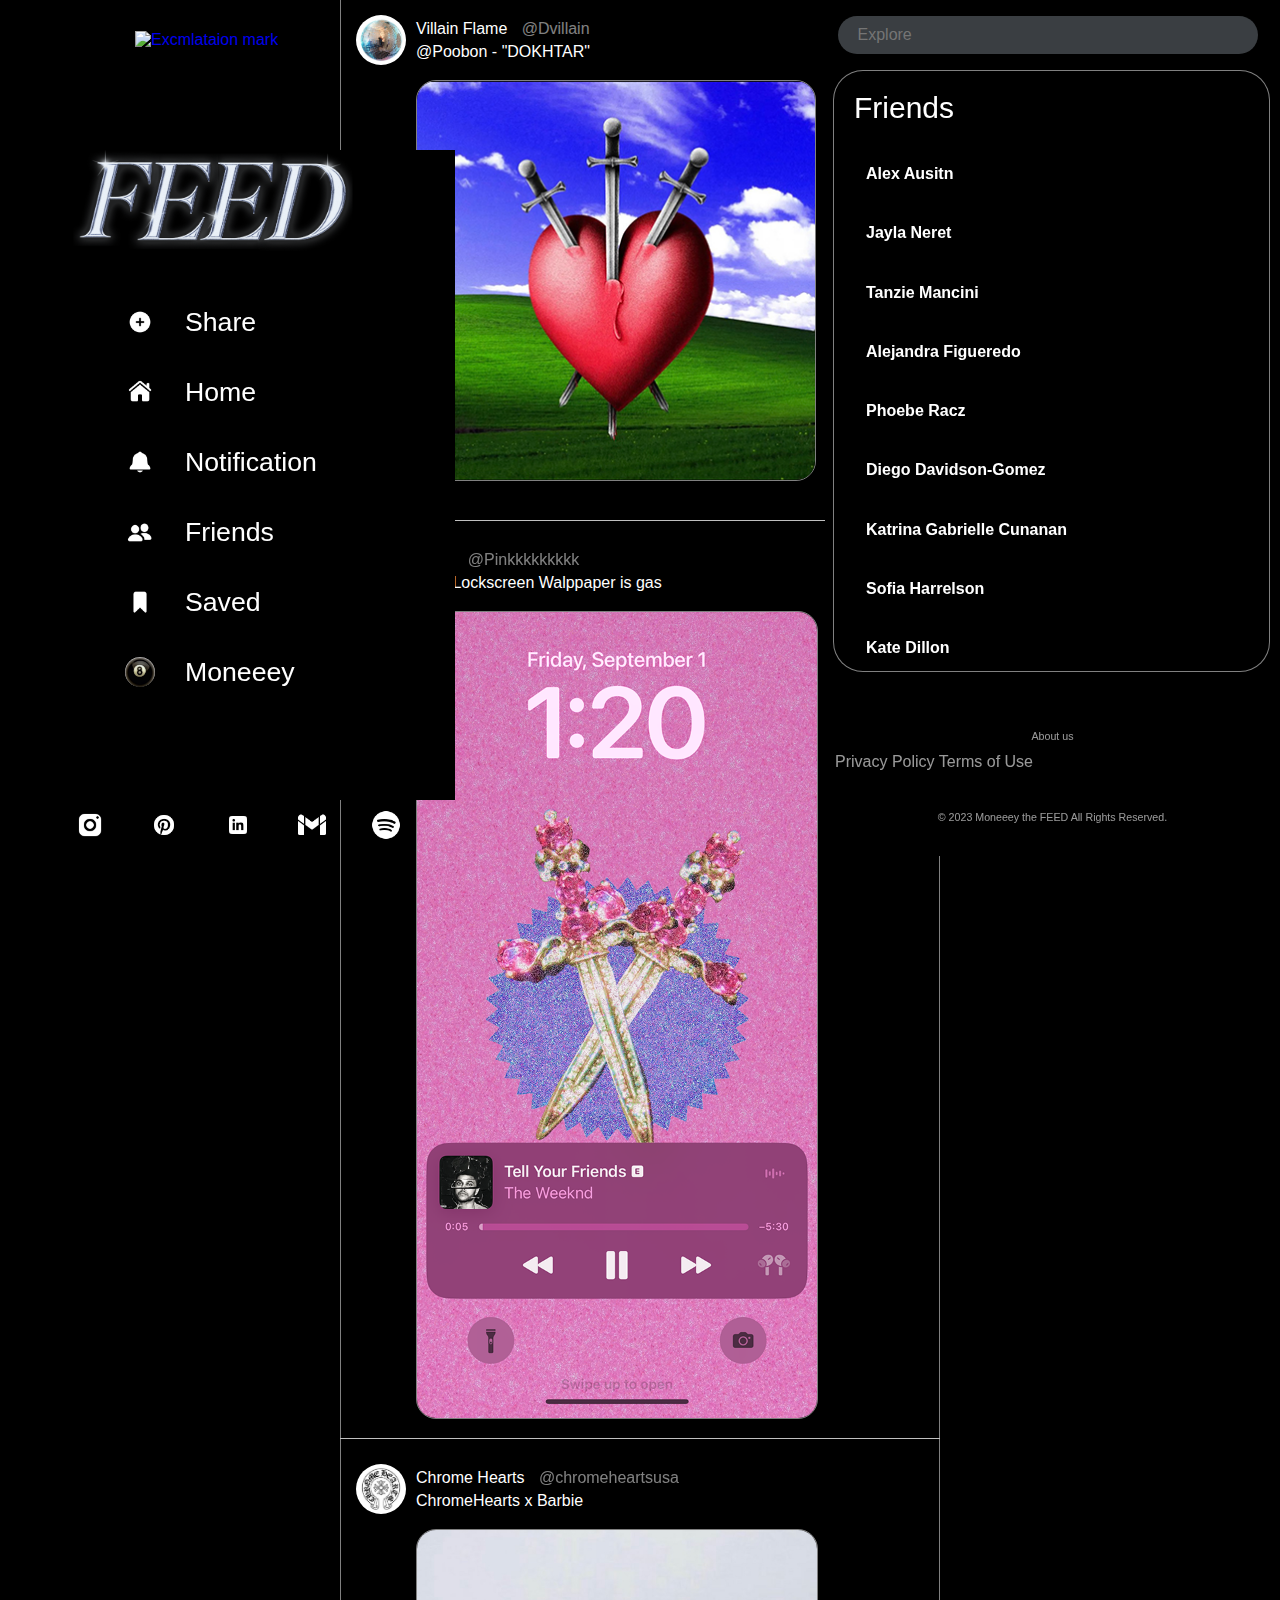
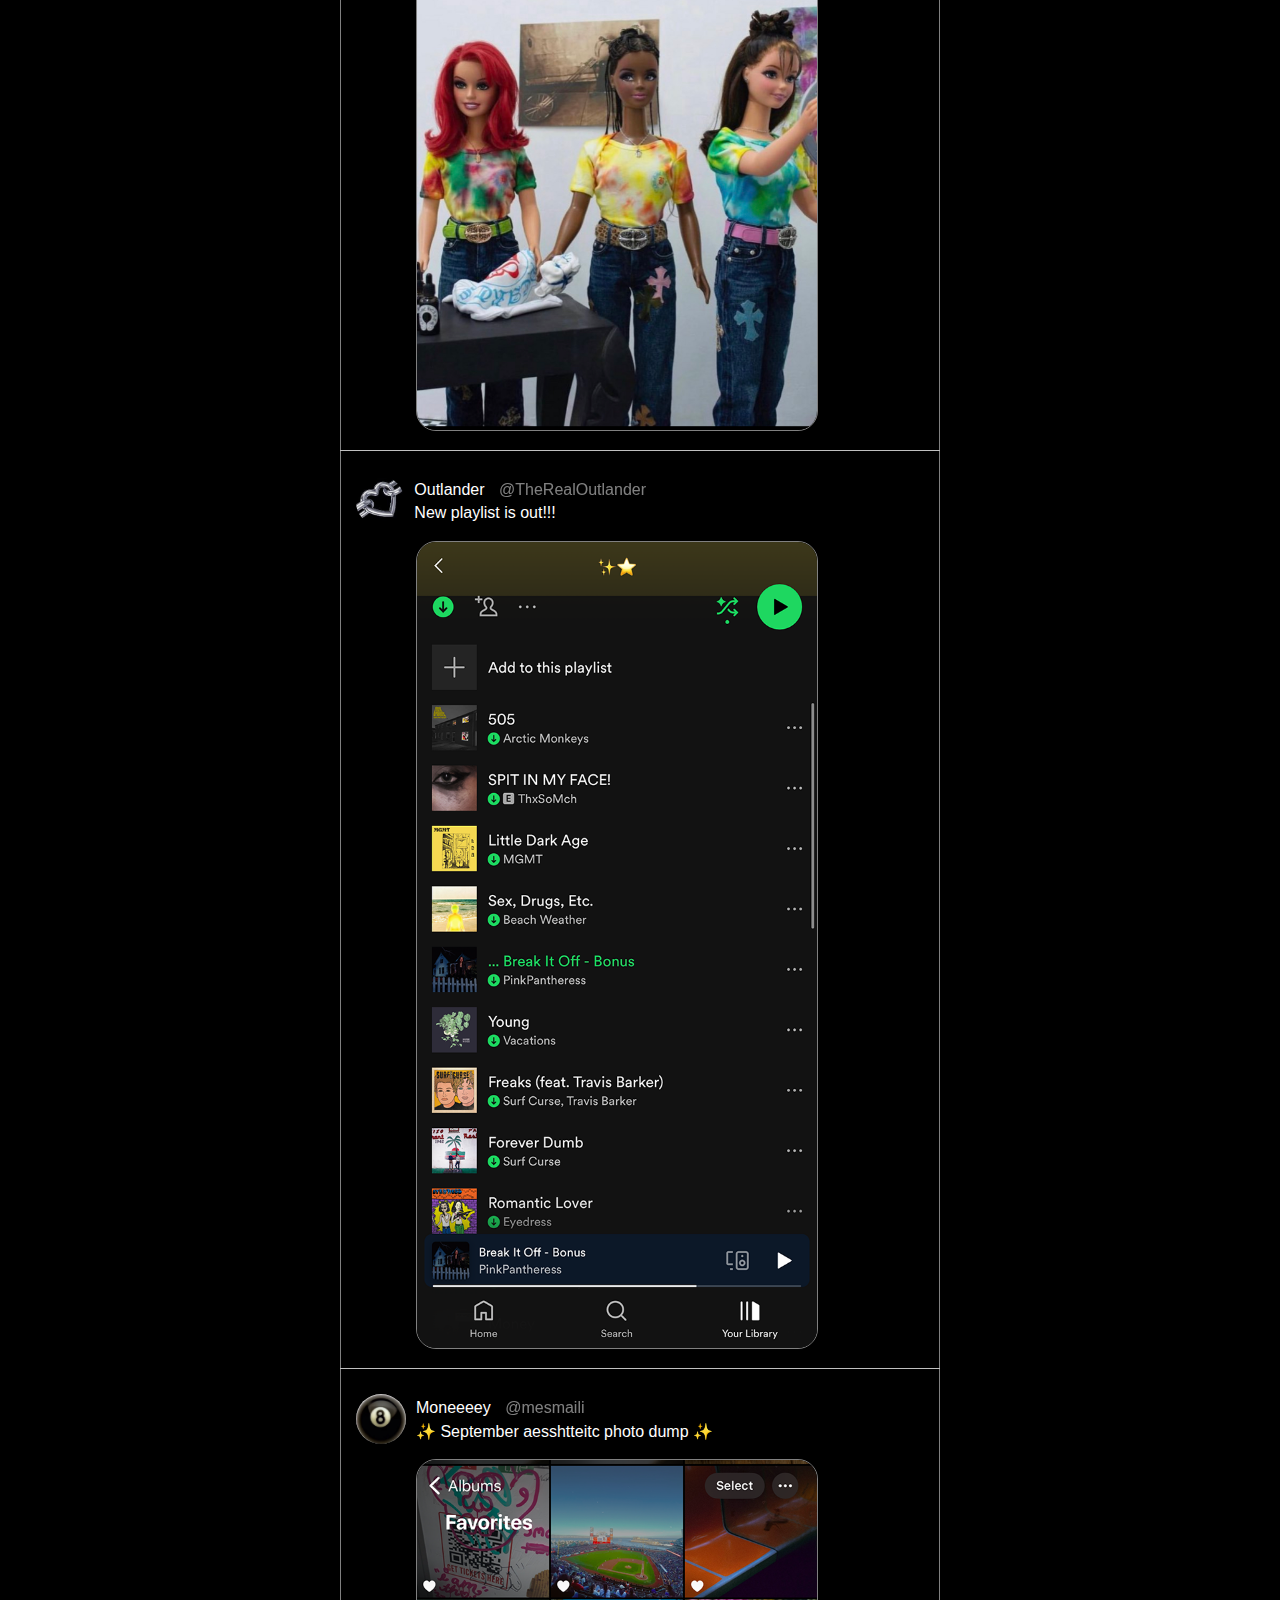
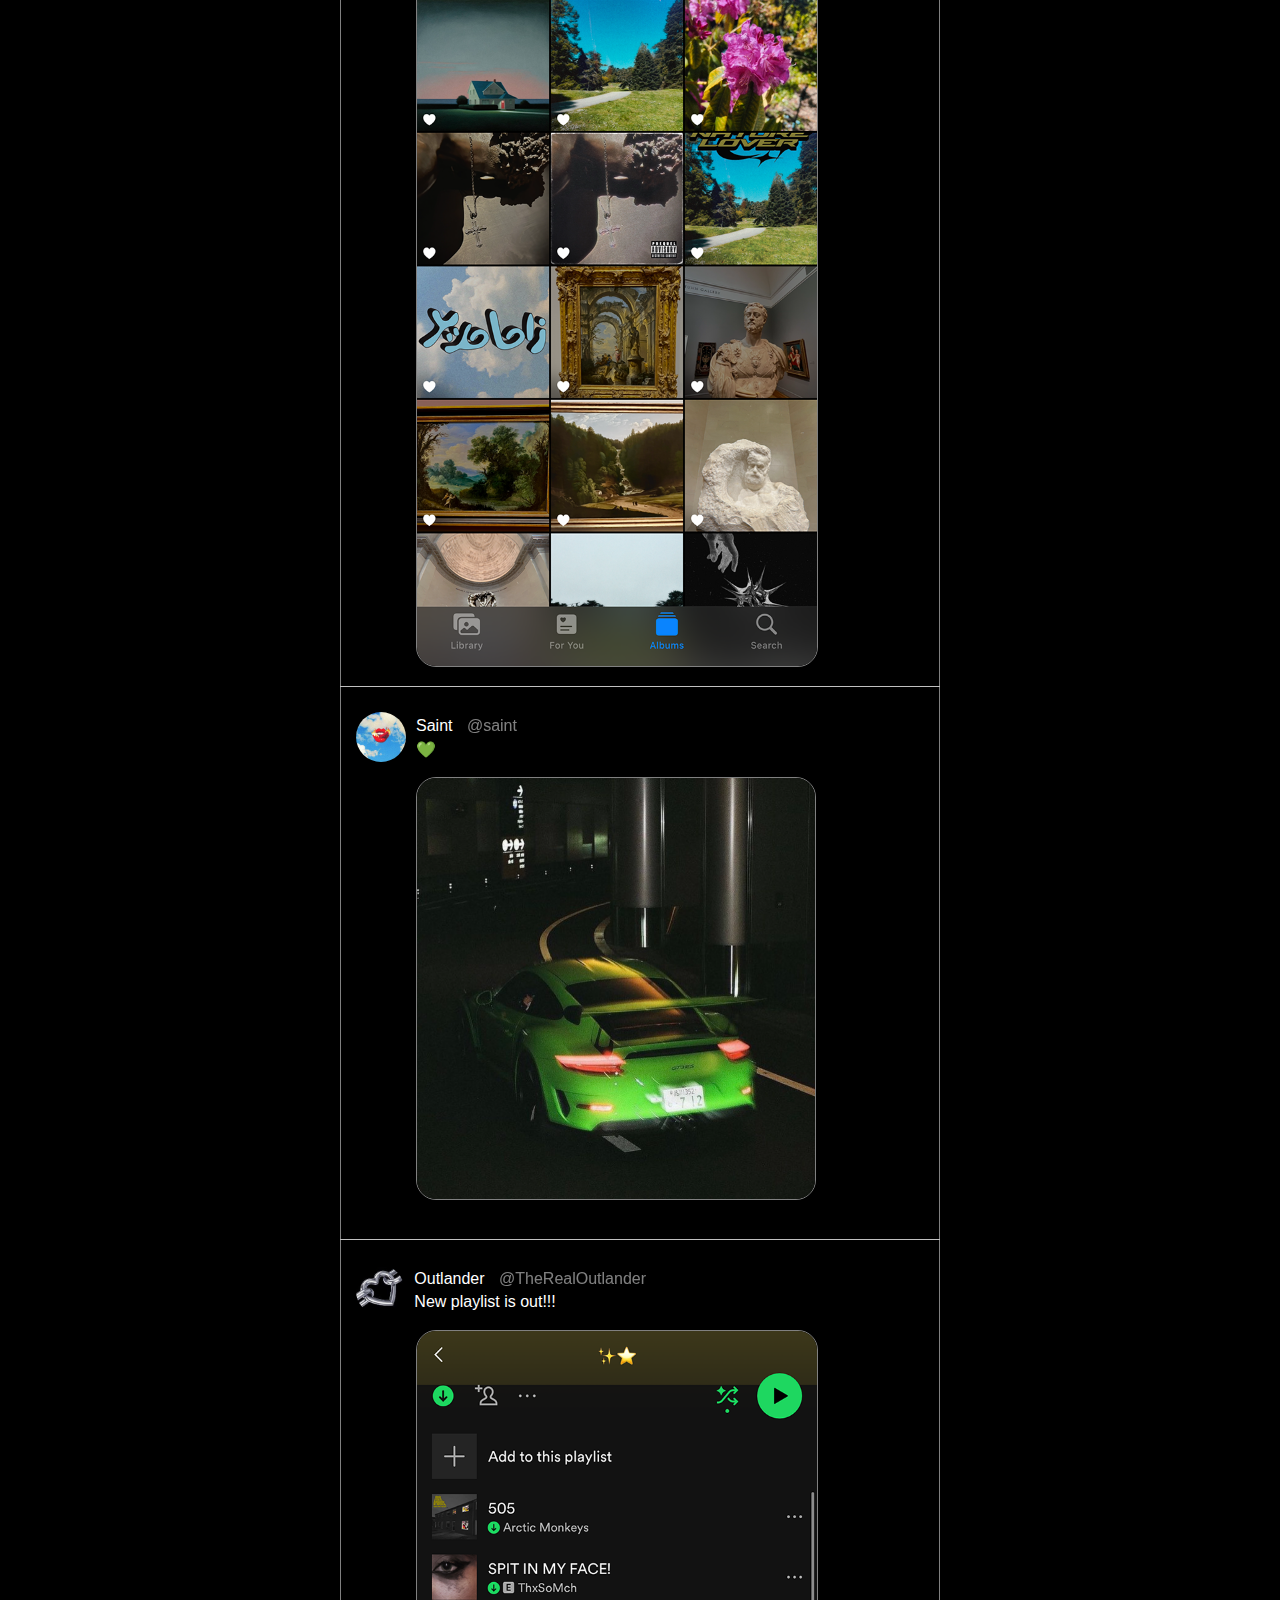
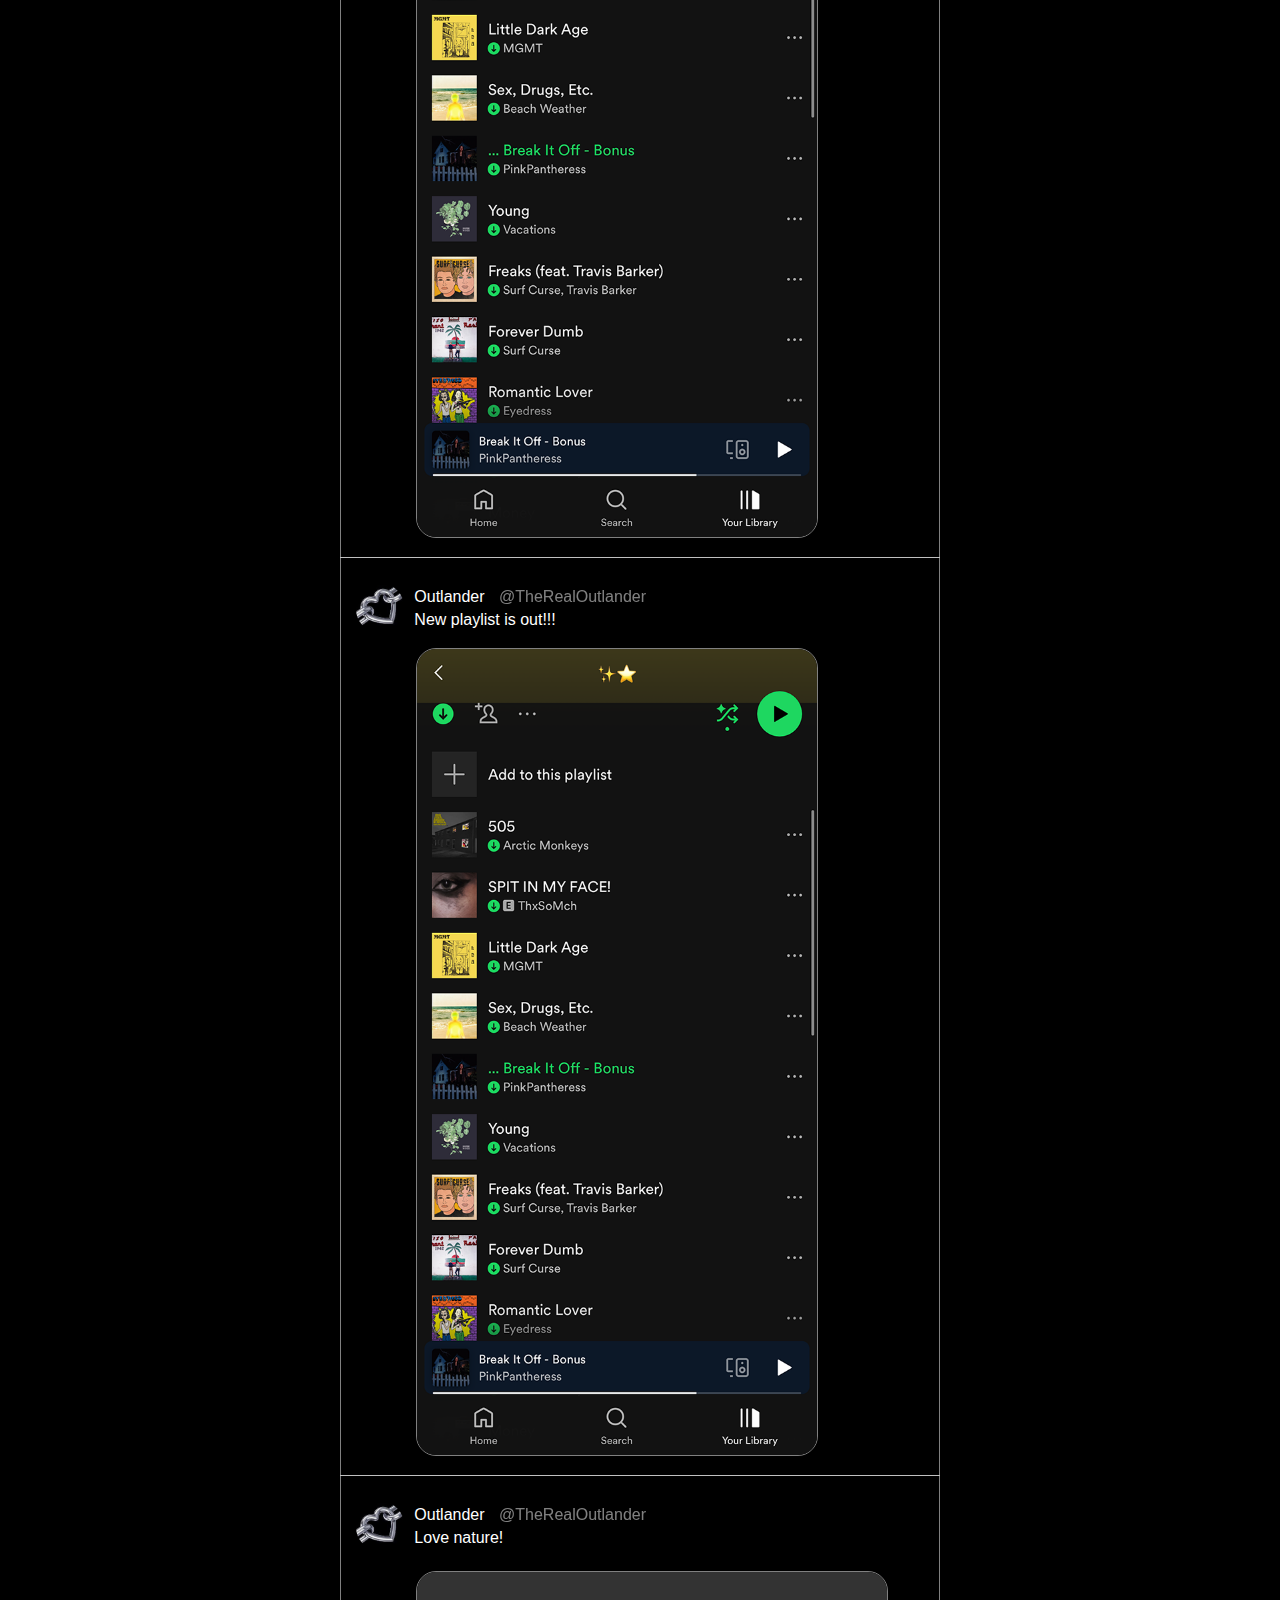
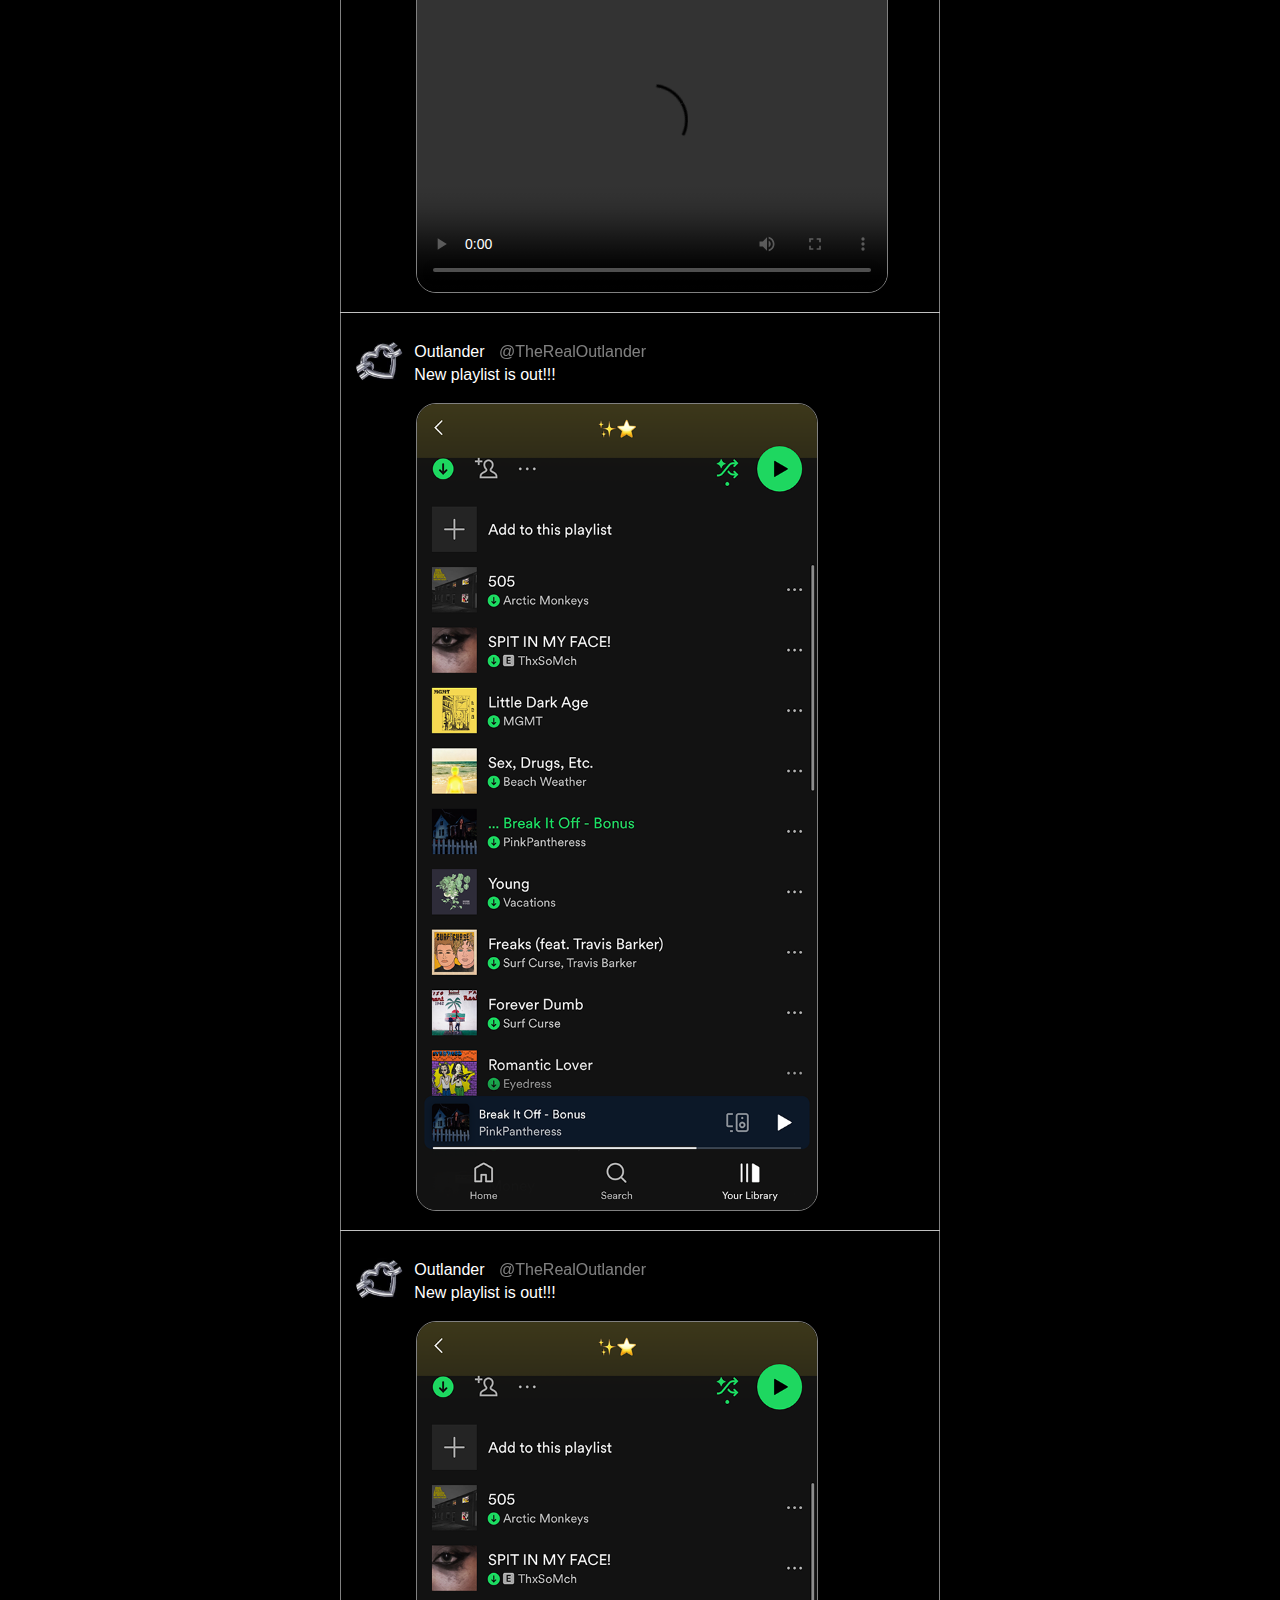
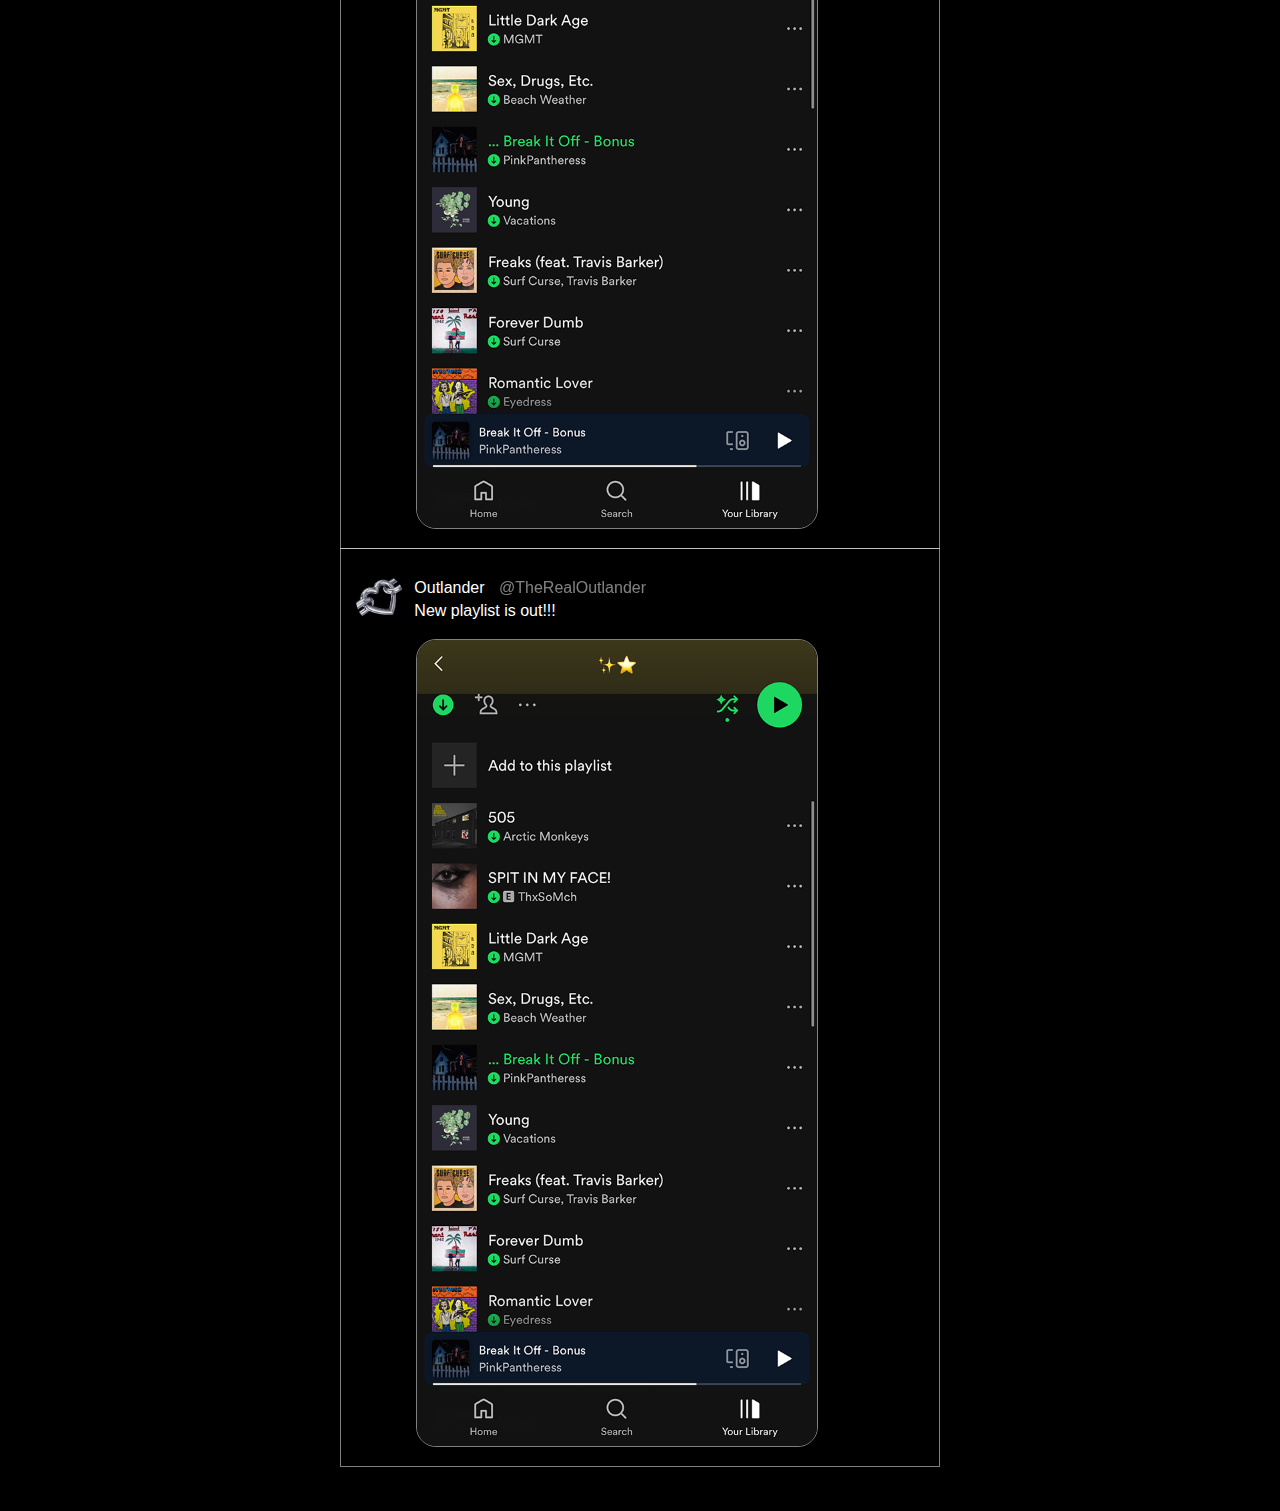
==== thefeed.html @ 960f45ba "NEwwew" ====
<!DOCTYPE html>
<!--[if lt IE 7]>      <html class="no-js lt-ie9 lt-ie8 lt-ie7"> <![endif]-->
<!--[if IE 7]>         <html class="no-js lt-ie9 lt-ie8"> <![endif]-->
<!--[if IE 8]>         <html class="no-js lt-ie9"> <![endif]-->
<!--[if gt IE 8]>      <html class="no-js"> <![endif]-->
<html>
    <head>
        <meta charset="utf-8"> 
        <meta http-equiv="X-UA-Compatible" content="IE=edge" initial-scale="1.0">
        <title> ✨Feed✨ </title>
        <meta name="description" content="Mani's feed social media">
        <meta name="viewport" content="width=device-width, initial-scale=1.0">
        <link rel="stylesheet" href="css/stylesheet.css">
        <link rel="icon" href="img/F_for_feed.png" type="image/x-icon">
    </head>
    <body>
         
        <!--[if lt IE 7]>
            <p class="browsehappy">You are using an <strong>outdated</strong> browser. Please <a href="#">upgrade your browser</a> to improve your experience.</p>
        <![endif]-->
        <header> 
            <a href="index.html"> 

                <img src="img/tajoob.gif" alt="Excmlataion mark" id="homepagegif">
             </a>

        </header>

        <nav>

            <div class="sidebar">
                <div>
                    <a href="index.html"> <img  id="feedpic"   src="img/chromyyy.png" alt="Default Profile Picture">  
                    </a>    

                </div>
            <div class="containernav">
                <img class="iconnav" src="img/addicon.png" alt="Default Profile Picture"> 
                    <div class="containerfeature">
                        <span class="feature">  Share </span> 
                    </div>

            </div>
               
            <div class="containernav">
                <img class="iconnav" src="img/homepage.png" alt="Default Profile Picture"> 
                    <div class="containerfeature">
                        <span class="feature">  Home </span> 
                    </div>
            </div>

             <div class="containernav">
                <img class="iconnav" src="img/Notification.png" alt="Default Profile Picture"> 
                    <div class="containerfeature">
                        <span class="feature">  Notification </span> 
            </div>

        </div>

            <div class="containernav">
                <img class="iconnav" src="img/friends.png" alt="Default Profile Picture"> 
                    <div class="containerfeature">
                        <span class="feature">  Friends </span> 
                    </div>

        </div>

        <div class="containernav">
                <img class="iconnav" src="img/icons8-bookmark-48.png" alt="Default Profile Picture"> 
                    <div class="containerfeature">
                        <span class="feature">  Saved </span> 
                    </div>
        </div>

        <div class="containernav">
                <a href="https://twitter.com/Mani8372" target="_blank">
                    <img class="iconnav" src="img/8Ball.jpeg" alt="Default Profile Picture" style="border-radius: 20px;"> 
                        <div class="containerfeature">
                            <span class="feature">  Moneeey </span> 
                </a>
                        </div>
                        
        </div>
                
        </nav>
        
       
        <main> 

            <div class="rightside">


                <div class="search-container">
                    <form action="search-results.html" method="GET">
                        <i class="search-icon fas fa-search"></i>
                            <input type="text" class="search-input" name="query" placeholder="Explore">
                        <img src="img/Searchicon.png" alt="Default Profile Picture"> 
                    </form>
                </div>



        
    
    
            </div>

            <div id="friendslist"> 


                   <p> Friends </p> 

                   <a href="https://aaaustin4.github.io/thefeed/index.html" target="_blank"  > <h4> Alex Ausitn </h4> </a>
                   <a href="https://jnneret.github.io/thefeed/thefeed.html" target="_blank" > <h4> Jayla Neret </h4> </a>
                   <a href="https://tanziemancini.github.io/thefeed/index.html" target="_blank" > <h4> Tanzie Mancini </h4> </a>
                   <a href="https://alejaburgos21.github.io/thefeed/" target="_blank" > <h4> Alejandra Figueredo</h4> </a>
                   <a href="https://pracz2.github.io/thefeed/index.html" target="_blank" > <h4> Phoebe Racz </h4> </a>
                   <a href="https://dgsquared.github.io/thefeed/index.html" target="_blank" > <h4> Diego Davidson-Gomez </h4> </a>
                   <a href="https://cunkaat.github.io/thefeed/" target="_blank" > <h4> Katrina Gabrielle Cunanan </h4> </a>
                   <a href="https://sbharrelson.github.io/thefeed/" target="_blank" > <h4> Sofia Harrelson</h4> </a>
                   <a href="https://katesdillon.github.io/thefeed/index.html" target="_blank" > <h4> Kate Dillon</h4> </a>

            </div>

            <div id="bottomright">

                <p> About us  </p>
                    <span> Privacy Policy </span> 
                    <span> Terms of Use </span> 
                <p> &#169; 2023 Moneeey the FEED All Rights Reserved. </p> 
               
        
            </div>

            <div class="tweet">  
                <p id="tweettext"> type something here </p> 
            </div>
            <section>  
                <div class="post">
                    <img class="profilepic" src="img/Discoball.jpeg" alt="Default Profile Picture"> 
                    <div class="profilepictext">
                        <span class="username" style="opacity: 100%;">  Villain Flame </span> 
                        <span class="username" > @Dvillain </span>  
                        <p>  @Poobon - "DOKHTAR" </p>
                    </div>
            
                </div >

                <img id="picone" src="img/SwordHeartt.jpg" alt="Swords inisde a heart graphic"> 
                
            

            </section>
            <section>  
                <div class="post">
                    <img class="profilepic" src="img/DVD1.jpg" alt="Default Profile Picture"> 
                <div class="profilepictext">
                    <span class="username" style="opacity: 100%;">  P!NK </span> 
                    <span class="username" > @Pinkkkkkkkkk </span>  
                    <p>  New Lockscreen Walppaper is gas</p>
                </div>
            
                </div>
            <img class="pics" src="img/Lock-Screen.png" alt="lock screen barbie">
           
            </section>
             
            <section>  
                <div class="post">
                    <a href="https://www.chromehearts.com/"> 
                    <img class="profilepic" src="img/ChromeHearts.jpg" alt="Chrome Hearts"> 
                    </a>
                <div class="profilepictext">
                    <span class="username" style="opacity: 100%;">  Chrome Hearts </span> 
                    <span class="username" > @chromeheartsusa </span>  
                    <p>  ChromeHearts x Barbie </p>
                </div>
            
                </div>
                
            <img class="pics" src="img/CHB2.png" alt="Twitter home page" style="height: 500px ;">
            
            </section>
            
            <section>  
                <div class="post">
                    <img class="profilepic" src="img/ChainLove2.jpg" alt="Default Profile Picture"> 
                <div class="profilepictext">
                    <span class="username" style="opacity: 100%;">  Outlander </span> 
                    <span class="username" > @TheRealOutlander </span>  
                    <p>  New playlist is out!!! </p>
                </div>
            
                </div>
            <img class="pics" src="img/Spotify.png" alt="Spotify">
            
            </section>

            <section>  
                <div class="post">
                    <img class="profilepic" src="img/8Ball.jpeg" alt="Default Profile Picture"> 
                <div class="profilepictext">
                    <span class="username" style="opacity: 100%;">  Moneeeey </span> 
                    <span class="username" > @mesmaili </span>  
                    <p>  ✨ September aesshtteitc photo dump ✨ </p>
                </div>
            
                </div>
            <img class="pics" src="img/Photos.png" alt="photos">
            
            </section>

            <section>  
                <div class="post">
                    <img class="profilepic" src="img/Lips.jpeg" alt="Lips on fire"> 
                <div class="profilepictext">
                    <span class="username" style="opacity: 100%;">  Saint </span> 
                    <span class="username" > @saint </span>  
                    <p>  💚 </p>
                </div>
            
                </div>
            <img id="picone" src="img/CAR2.png" alt="bet" style="border-radius: 20px;">
            
            </section>

            <section>  
                <div class="post">
                    <img class="profilepic" src="img/ChainLove2.jpg" alt="Default Profile Picture"> 
                <div class="profilepictext">
                    <span class="username" style="opacity: 100%;">  Outlander </span> 
                    <span class="username" > @TheRealOutlander </span>  
                    <p>  New playlist is out!!! </p>
                </div>
            
                </div>
            <img class="pics" src="img/Spotify.png" alt="Spotify">
            
            </section>

            <section>  
                <div class="post">
                    <img class="profilepic" src="img/ChainLove2.jpg" alt="Default Profile Picture"> 
                <div class="profilepictext">
                    <span class="username" style="opacity: 100%;">  Outlander </span> 
                    <span class="username" > @TheRealOutlander </span>  
                    <p>  New playlist is out!!! </p>
                </div>
            
                </div>
            <img class="pics" src="img/Spotify.png" alt="Spotify">
            
            </section>

            <section>  
                <div class="post">
                    <img class="profilepic" src="img/ChainLove2.jpg" alt="Default Profile Picture"> 
                <div class="profilepictext">
                    <span class="username" style="opacity: 100%;">  Outlander </span> 
                    <span class="username" > @TheRealOutlander </span>  
                    <p>  Love nature! </p>
                </div>
            
                </div>
                <video width="470" height="320" controls id="video">
                    <source src="img/IMG_8634.MOV" type="video/mp4" >
                    Your browser does not support the video tag.
                </video>
            
            </section>

            <section>  
                <div class="post">
                    <img class="profilepic" src="img/ChainLove2.jpg" alt="Default Profile Picture"> 
                <div class="profilepictext">
                    <span class="username" style="opacity: 100%;">  Outlander </span> 
                    <span class="username" > @TheRealOutlander </span>  
                    <p>  New playlist is out!!! </p>
                </div>
            
                </div>
            <img class="pics" src="img/Spotify.png" alt="Spotify">
            
            </section>

            <section>  
                <div class="post">
                    <img class="profilepic" src="img/ChainLove2.jpg" alt="Default Profile Picture"> 
                <div class="profilepictext">
                    <span class="username" style="opacity: 100%;">  Outlander </span> 
                    <span class="username" > @TheRealOutlander </span>  
                    <p>  New playlist is out!!! </p>
                </div>
            
                </div>
            <img class="pics" src="img/Spotify.png" alt="Spotify">
            
            </section>

            <section>  
                <div class="post">
                    <img class="profilepic" src="img/ChainLove2.jpg" alt="Default Profile Picture"> 
                <div class="profilepictext">
                    <span class="username" style="opacity: 100%;">  Outlander </span> 
                    <span class="username" > @TheRealOutlander </span>  
                    <p>  New playlist is out!!! </p>
                </div>
            
                </div>
            <img class="pics" src="img/Spotify.png" alt="Spotify">
            
            </section>


        </main>

        <footer> 
        
            <a href="#"> 
                <img class="picfooter" src="img/Insta.png" alt="The tiny F for the feed" style="padding-left: 50px;">
            </a>

        <a href="https://www.pinterest.com/maniatasay/" target="_blank"> 
            <img class="picfooter" src="img/pinterest.png" alt="The tiny F for the feed">
        </a>

        <a href="https://www.linkedin.com/in/mani-atasay-a98bb3257/" target="_blank"> 
            <img class="picfooter" src="img/LinkedIn.png" alt="The tiny F for the feed">
        </a>
        
        <a href="mailto:mani.esmaili85@gmail.com" target="_blank"> 
            <img class="picfooter" src="img/Gmail.png" alt="The tiny F for the feed">
        </a>

        <a href="https://open.spotify.com/playlist/4WWmU0Yx79cJ9M9lYg2qsm" target="_blank"> 
            <img class="picfooter" src="img/Spotifyicon.png" alt="The tiny F for the feed">
        </a>

    </body>
</html>
---- css/stylesheet.css ----
body {
   background-color: rgb(0, 0, 0);
   max-width: 1200px;
   margin: auto;
  
 }

 header {
   width: 300px;
   position: fixed;
   left: 25px;
   color: rgb(18, 146, 137);
   font-family: 'Gill Sans', 'Gill Sans MT', Calibri, 'Trebuchet MS', sans-serif;
   background-color: rgb(0, 0, 0);
 

}

h1 {
   color: white;
   font-family: 'Gill Sans', 'Gill Sans MT', Calibri, 'Trebuchet MS', sans-serif;
   text-decoration: none;
   margin-left: 30px ;

}

h3 {
   color: white;
}

h4{
  color: white;
  padding: 10px;
  margin-left: -5px;
  
}



p {

   color: white;

   
}

a {
   text-decoration: none;

}
nav {
   width: 430px;
   height: 650px;
   position: fixed;
   top:150px ;
   left: 25px;
   background-color: rgb(0, 0, 0);
   
}

main {
   background-color: rgb(0, 0, 0);
   width: 600px;
   height: 100%;
   margin-left: 300px;
   margin-top: -60px;   

}

main img{ 

   margin-left: 60px;
   margin-top: 75px; 

}
footer {
   background-color: rgb(0, 0, 0);
   width: 430px;
   height: 100px;
   position: fixed;
   bottom: 50px;
   left: 25px;
   top: 700px;


 }
 section {
   margin-top: -1px;
   border: 0.5px rgb(255, 255, 255, 0.5) solid;
   padding: 15px;
   
 }

 .action-buttons {

   text-align: center;

 }


 section img {

   border: 2px none;


 }


 #footerpic{

   width: 40px;
   height: 40px;
   

 }
 
.pics {
 
   width: 400px;
   height: 806px;
   align-items: start;
   border: 0.2px rgb(255, 255, 255, 0.5) solid ;
   border-radius: 20px;
   


 }

 #picone{
   align-items: center;
   margin-right: 340px;
   margin-bottom: 20px;
   border-radius: 20px;
   border: 0.2px rgb(255, 255, 255, 0.5) solid ;
   

 }


#gif {
   width: 65%;
   margin: auto; 
   margin-top: 12%;
   


 }
 .sectiontext{

   text-align: center;
 }
#picbox{
   width: 700px;
   height: 400px; 
   margin-bottom: -50px;
   background-color: antiquewhite;
   margin-right: 100px;

}

.sidebar {
   width: 100%;
   position: fixed;
   color: white;
   text-decoration: none;
   display: block;
   font-family: Arial, Helvetica, sans-serif;
   margin-left: 100px;
   

   
}
ol{
   list-style-type: none;
   padding-top: 10px;
  
}
.sbt {
   position: fixed;
   color: white;
   list-style-type: none;
   font-size: 20px;
  


}
li{

   margin-top: 20px ;
}

img{ 
   margin-left: 120px;
   margin-top: 110px;
   width: 70%;
}

.action-buttons button {
   margin: 5px;
   padding: 5px 10px;
   background-color: #ffffff; 
   color: #000000;
   border: none;
   border-radius: 3px;
   cursor: pointer;
   margin-right: auto;
}
.action-buttons button:hover {
   background-color: #ffffff; 
}
section .profilepic{
   width: 50px;
   height: 50px;
   border-radius: 50px;
   margin-left: 0;
   margin-top: 10px;
}
.profilepictext{
   width: 700px; 
   height: 10px; 
   padding-top: 115px;
   padding-right: 100px;
   margin-left: 0px;
   margin-top: -100px;


}

.profilepictext p {
   text-align: left;
   margin-top: 5px;
   margin-left: 10px;
   font-family: Arial, Helvetica, sans-serif; 
}

.username{
   text-align: left;
   color: white;
   opacity: 50%;
   margin-left: 10px;
   font-family: Arial, Helvetica, sans-serif; 
  
  
   
}

.rightside{
   width: 445px;
   height: 900px;
   background-color: rgb(0, 0, 0);
   right: 10px;
   position: fixed;

}
#friendslist{
   margin-top: -30px;
   width: 435px;
   height: 600px;
   background-color: rgb(0, 0, 0);
   right: 10px;
   top: 100px;
   position: fixed;
   border:0.2px rgb(255, 255, 255, 0.5) solid ;
   border-radius: 30px;
   margin-left: 5px;

   
}

#friendslist p{

   color: white;
   margin-left: 20px;
   margin-top: 20px;
   font-size: 30px;
   font-family: Arial, Helvetica, sans-serif;
}

#friendslist h4{

   color: white;
   font-family: Arial, Helvetica, sans-serif;
   margin-left: 22px;
}


.rightside p {

   color: black;
   margin-top: 100px;
   font-family: Arial, Helvetica, sans-serif;
}

.search-container {
   text-align: center;
   margin-top: 60px; 
}


.search-input {
   color: white;
   width: 390px;
   padding: 10px;
   font-size: 16px;
   border: none;
   border-radius: 25px; 
   background-color: #3a3e42; 
   opacity: 100%;
   outline: none; 
   padding-left: 20px; 
}


.search-icon {
   position: absolute;
   left: 10px;
   top: 50%;
   transform: translateY(-50%);
   color: #ffffff;
}




.post {
   display: flex;
   flex-direction: row;
   justify-content: space-between;
   width: 600px; 
   height: 0px; 
}



#homepagegif{

   margin-left: 110px;
   margin-top: 75px;
   width: 150px;

}
#hoverimg{

   transition: transform 0.3s; 
}
#hoverimg:hover {
   transform: scale(1.1); 
}

.dropdown {
   position: relative;
   display: inline-block;
   
 }
 
 .dropdown-content {
   display: none;
   position: absolute;
   background-color: #f9f9f9;
  
   box-shadow: 0px 8px 16px 0px rgba(0,0,0,0.2);
   padding: 12px 16px;
   z-index: 1;
 }
 
 .dropdown:hover .dropdown-content {
   display: block;
 }
 .dropdown p {

   color: black;
 }
 .dropdown span {

   font-size: 20pt;
   color: white;
 }
 .iconnav{

   
   
   width: 30px;
   height: 30px;
   margin-left: 0;
   margin-top: 25px;

 }

.containernav{
   display: flex;
   flex-direction: row;
   justify-content: space-between;
   width: 200px; 
   height: 0px;
   margin-top: 20px;
   padding-bottom: 50px;
  



}
.feature{
   text-align: left;
   color: white;
   font-size: 20pt;
   margin-left: 0px;
   
   font-family: Arial, Helvetica, sans-serif;

}

.containerfeature{
   width: 00px; 
   height: 40px; 
   padding-top: 115px;
   padding-right: 00px;
   margin-left: 0px;
   margin-top: -90px;
   margin-right: 140px;

}
.picfooter{
   width: 30px;
   height: 30px;
   margin-left: 0px;
   margin-right: 40px;
}
#feedpic{
   width: 300px;
   margin-top: 0px;
   margin-left: -60px;
   
  

}
#video{
   margin-top: 80px;
   margin-left: 60px;
   border-radius: 20px;
   border:0.5px rgb(255, 255, 255, 0.5) solid ;
}
#bottomright{
   margin-top: -30px;
   width: 435px;
   height: 160px;
   background-color: rgb(0, 0, 0);
   right: 10px;
   top: 720px;
   position: fixed;
   border-radius: 30px;
   margin-left: 5px;
}

#bottomright p{

   color: rgb(255, 255, 255);
   font-family: Arial, Helvetica, sans-serif;
   opacity: 60%;
   text-align: center;
   margin-top: 40px;
   font-size: 8pt;
}
#bottomright span{

color: white;
font-family: Arial, Helvetica, sans-serif;
opacity: 60%;
text-align: center;
}
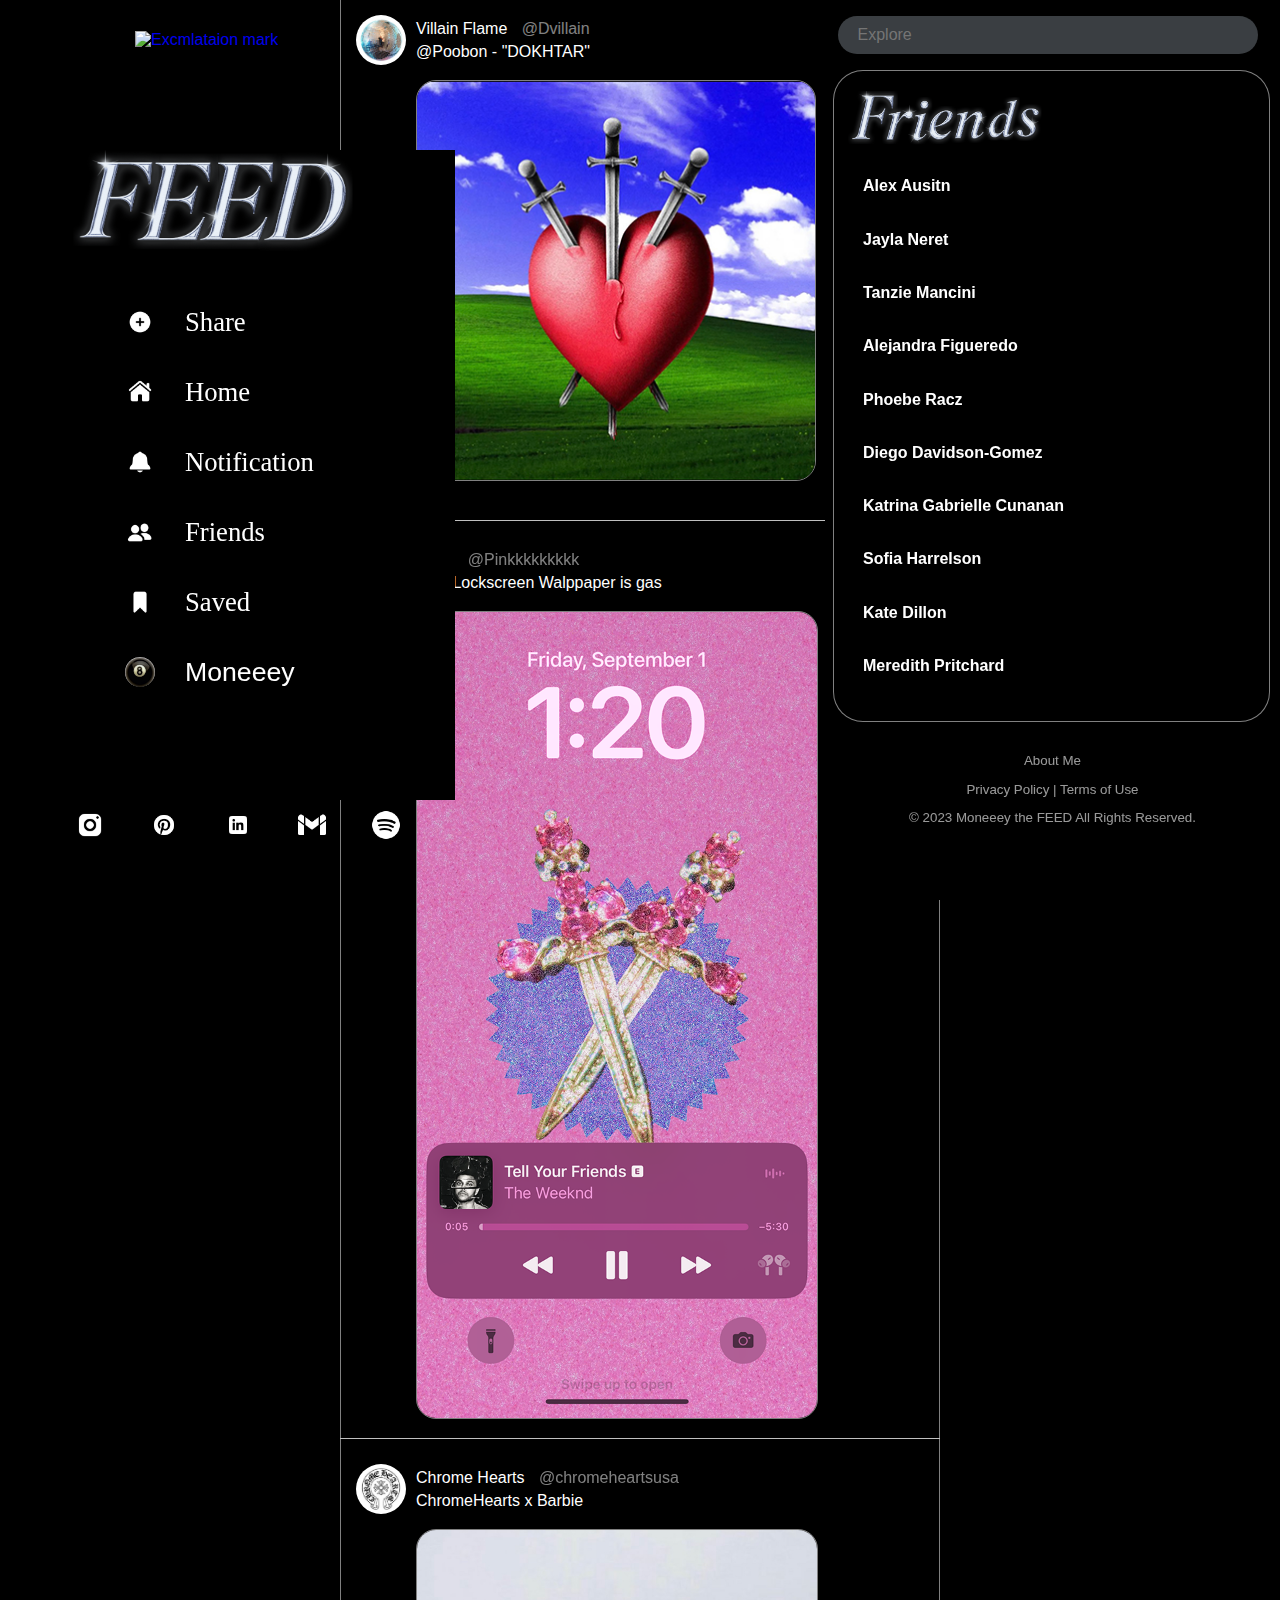
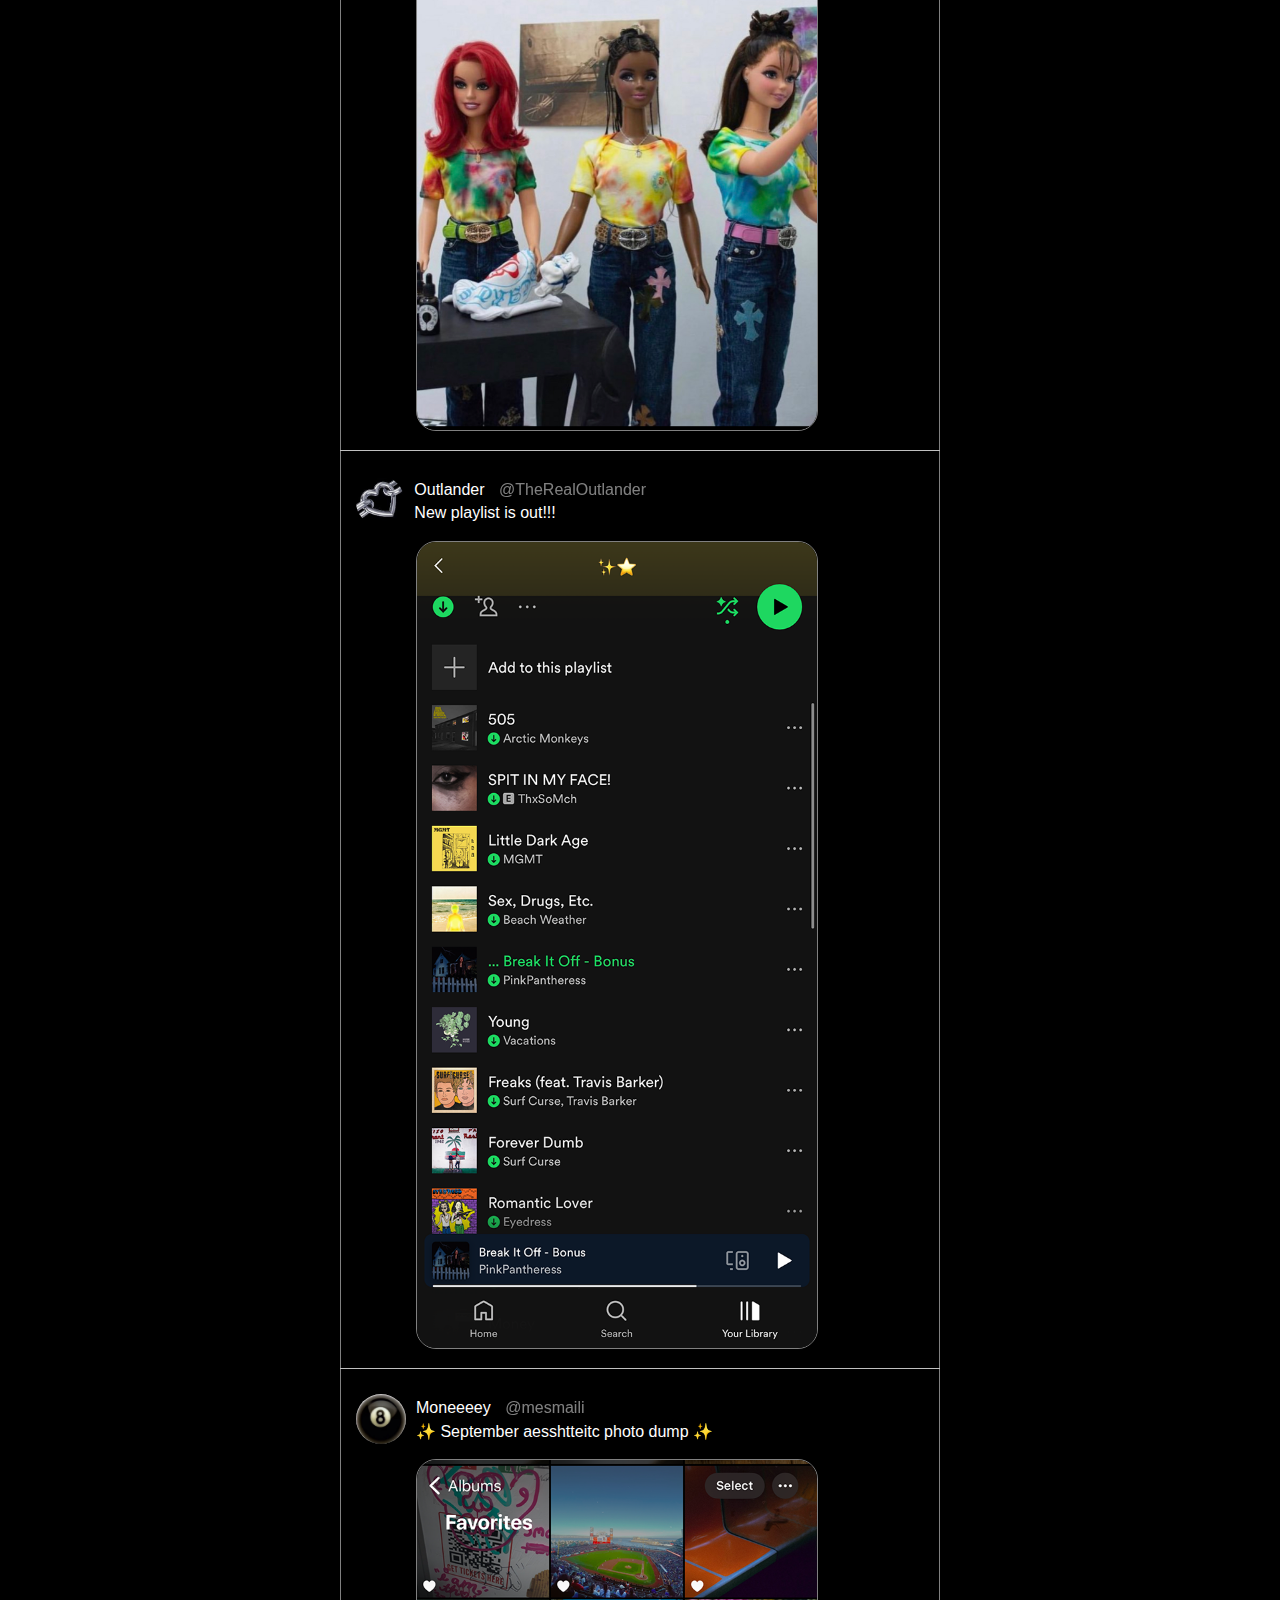
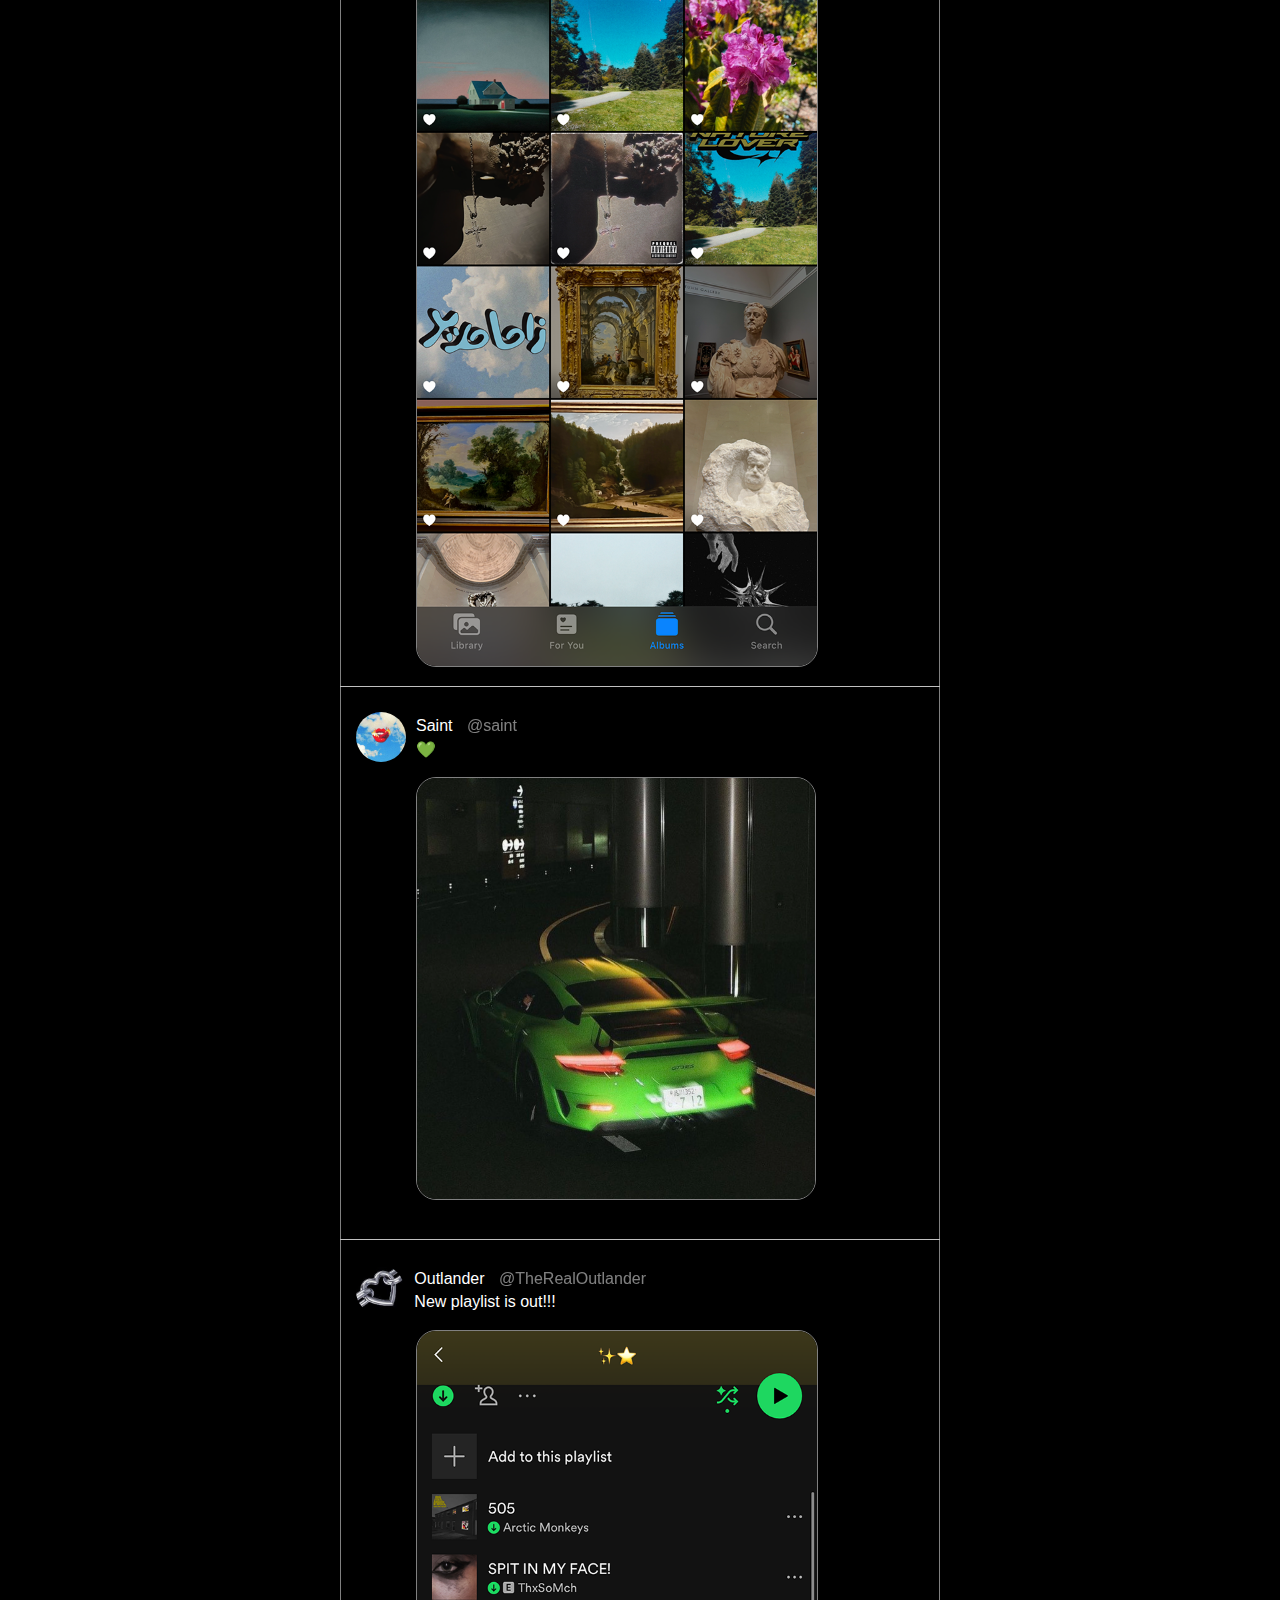
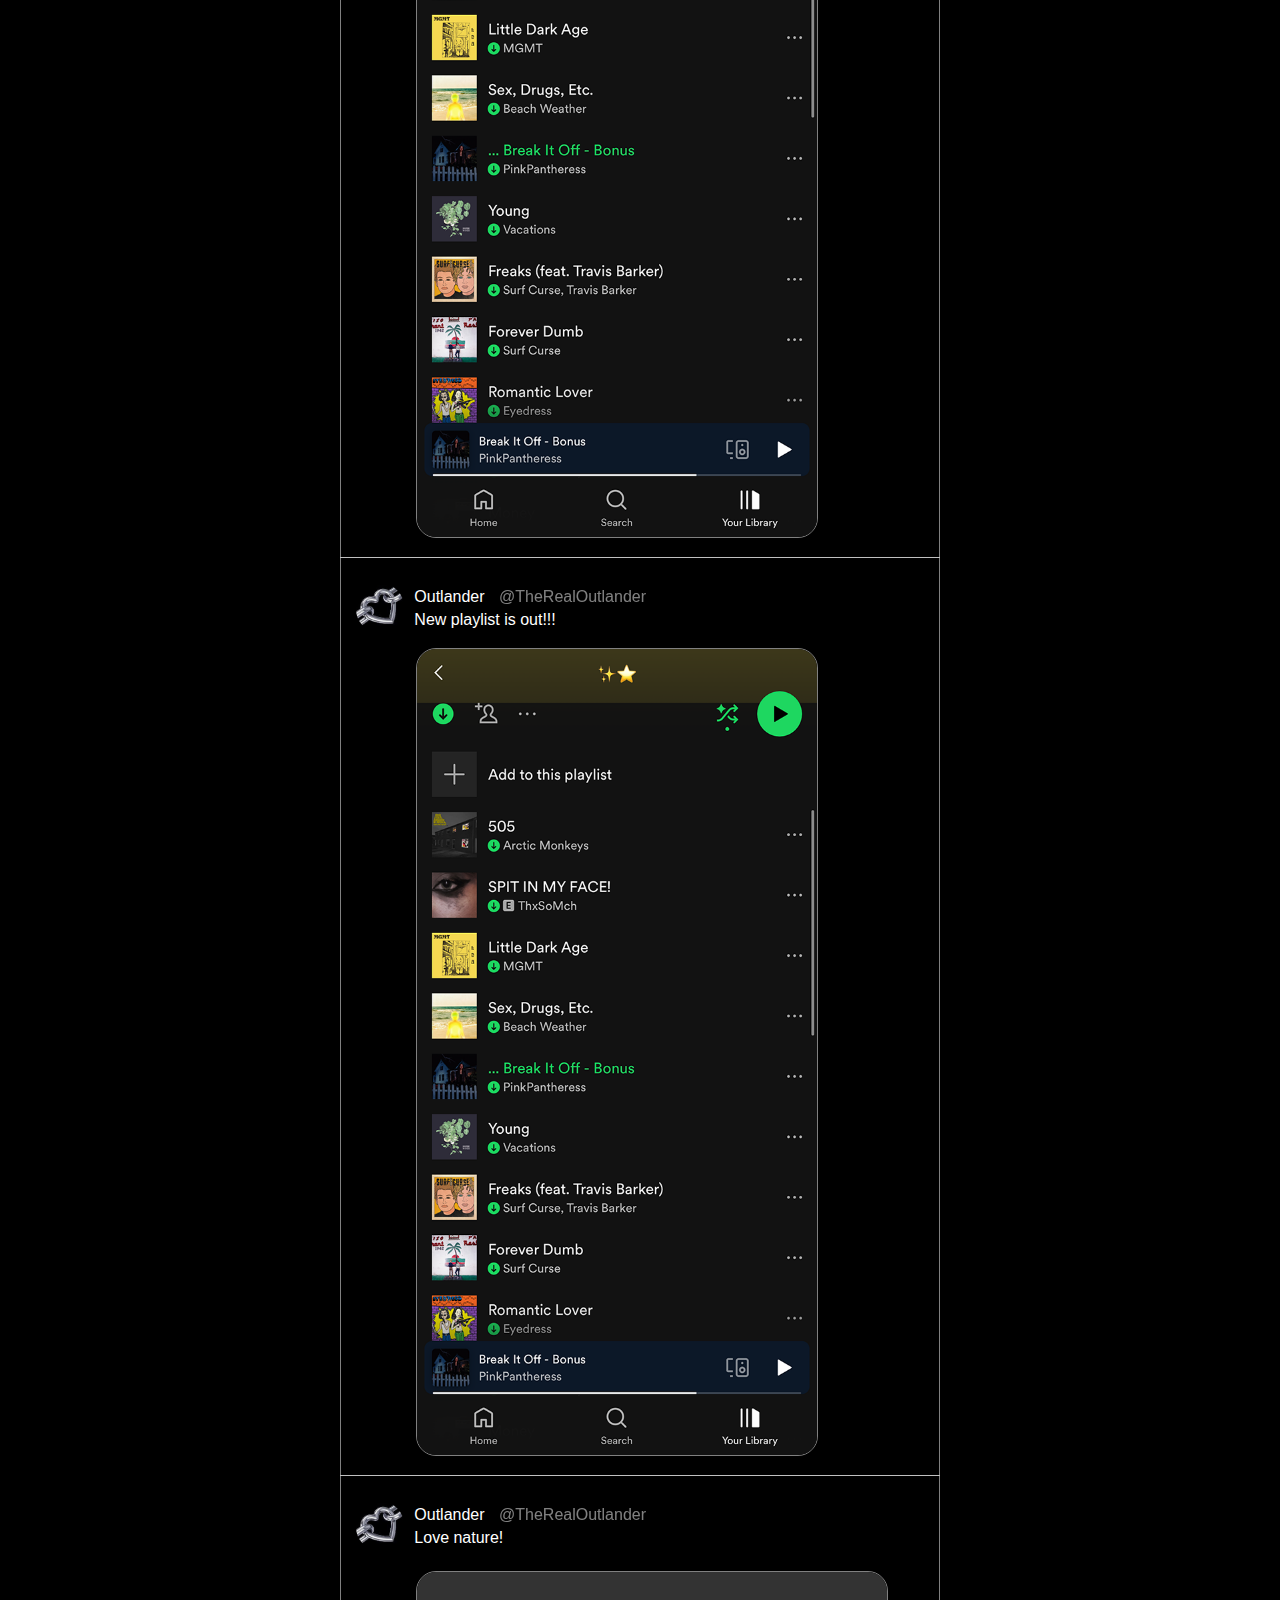
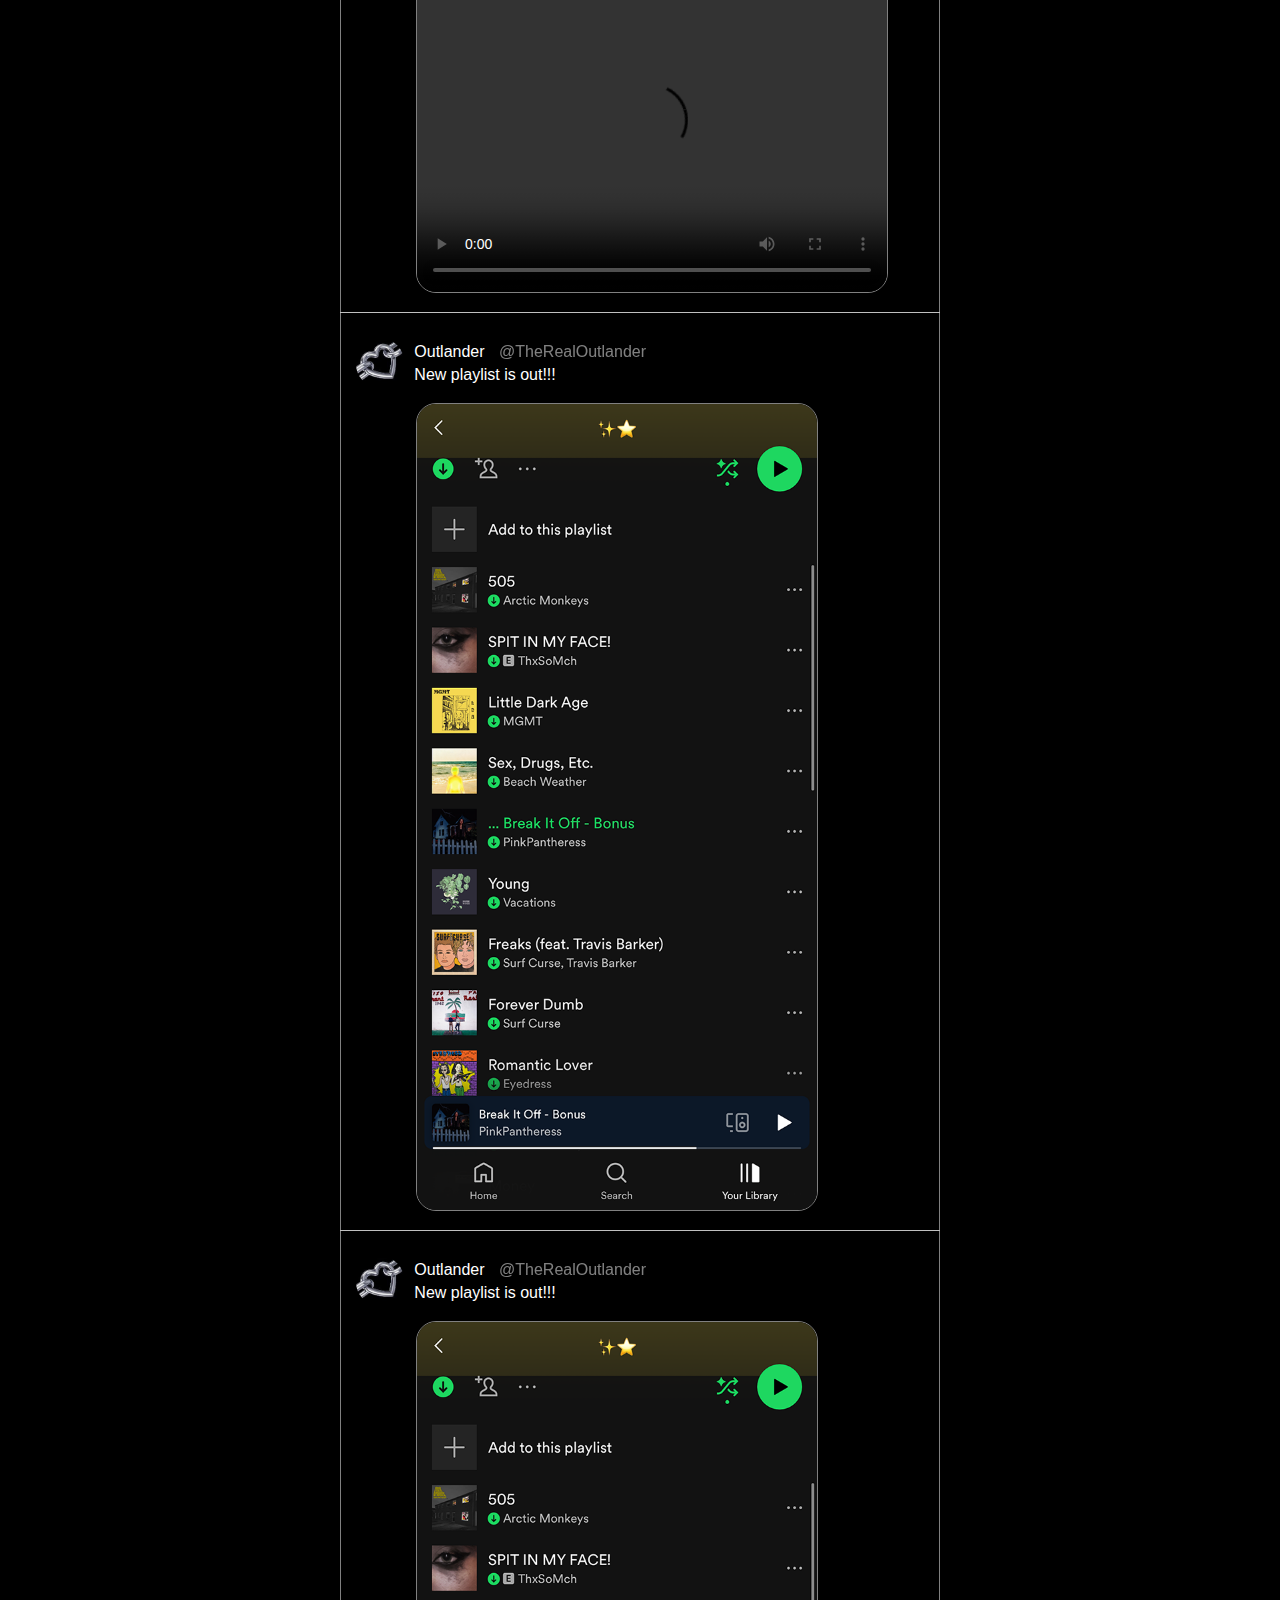
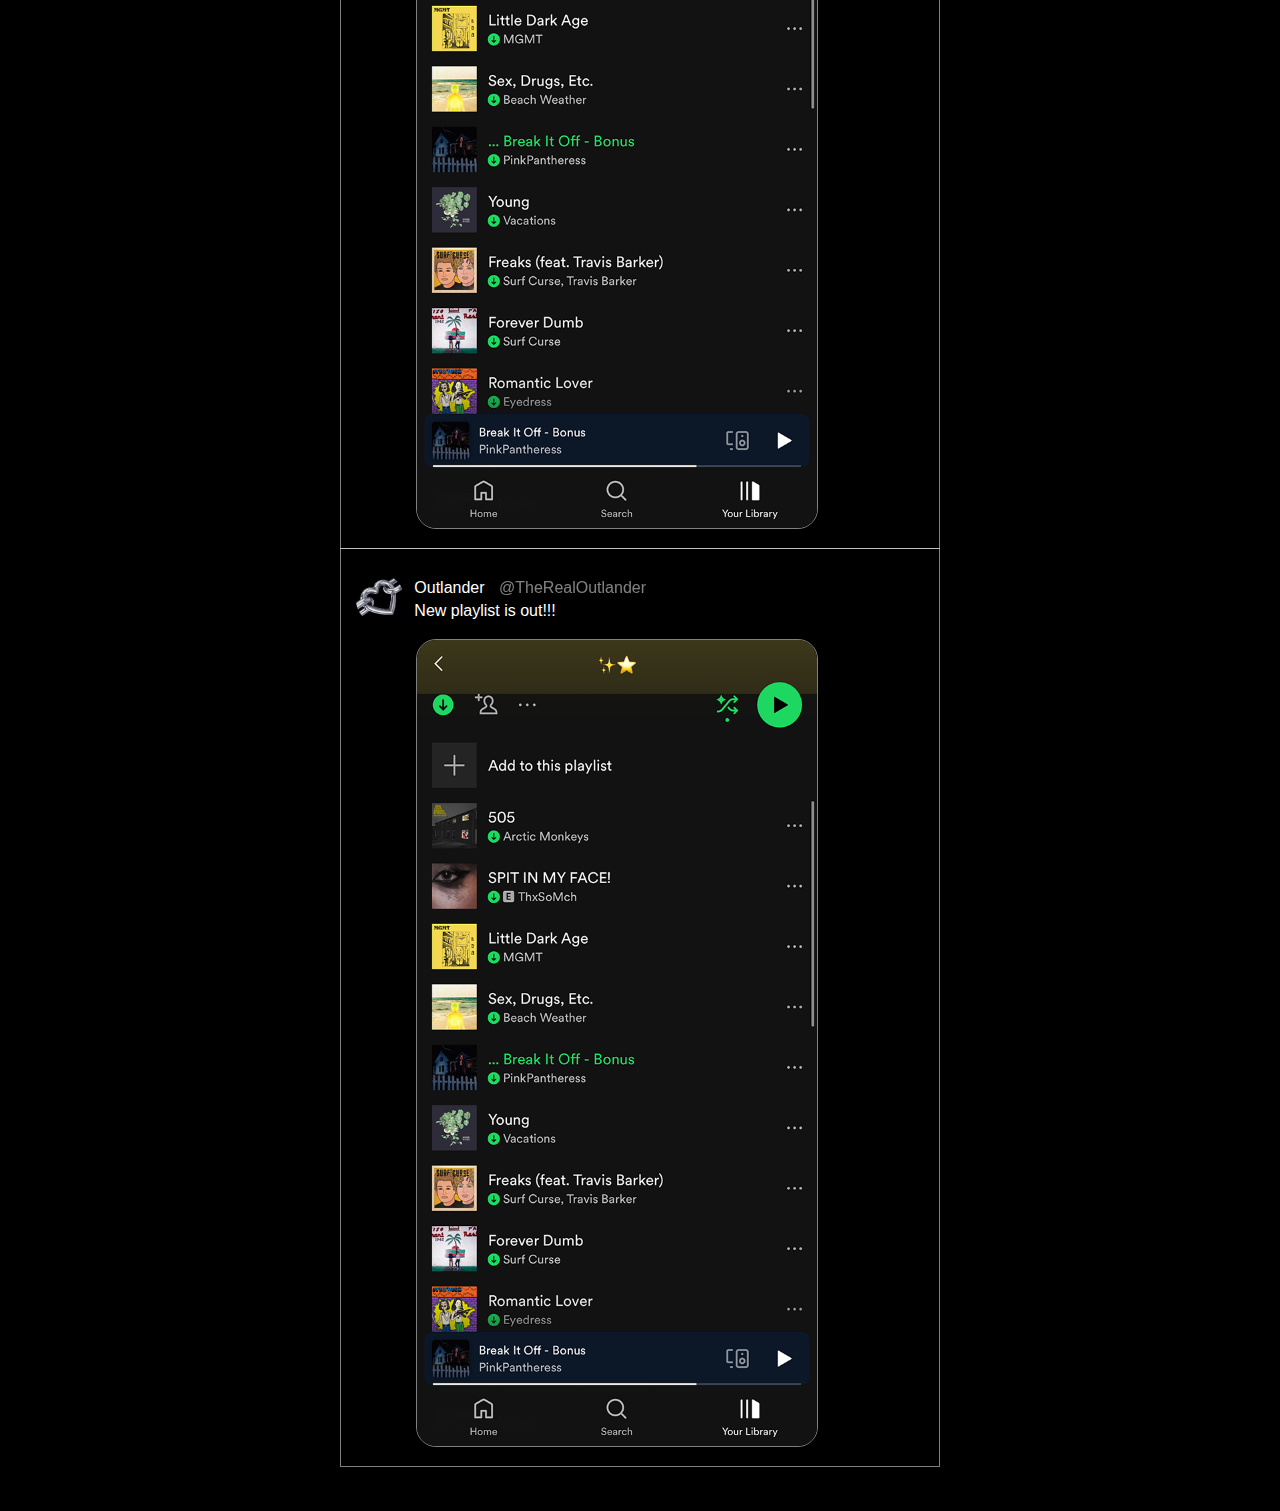
==== commit c7f3c429: "neww" ====
--- a/thefeed.html
+++ b/thefeed.html
@@ -37,7 +37,7 @@
             <div class="containernav">
                 <img class="iconnav" src="img/addicon.png" alt="Default Profile Picture"> 
                     <div class="containerfeature">
-                        <span class="feature">  Share </span> 
+                        <span class="feature" style="font-family: Roboto;">  Share </span> 
                     </div>
 
             </div>
@@ -45,14 +45,14 @@
             <div class="containernav">
                 <img class="iconnav" src="img/homepage.png" alt="Default Profile Picture"> 
                     <div class="containerfeature">
-                        <span class="feature">  Home </span> 
+                        <span class="feature" style="font-family: Roboto;">  Home </span> 
                     </div>
             </div>
 
              <div class="containernav">
                 <img class="iconnav" src="img/Notification.png" alt="Default Profile Picture"> 
                     <div class="containerfeature">
-                        <span class="feature">  Notification </span> 
+                        <span class="feature" style="font-family: Roboto;">  Notification </span> 
             </div>
 
         </div>
@@ -60,7 +60,7 @@
             <div class="containernav">
                 <img class="iconnav" src="img/friends.png" alt="Default Profile Picture"> 
                     <div class="containerfeature">
-                        <span class="feature">  Friends </span> 
+                        <span class="feature" style="font-family: Roboto;">  Friends </span> 
                     </div>
 
         </div>
@@ -68,7 +68,7 @@
         <div class="containernav">
                 <img class="iconnav" src="img/icons8-bookmark-48.png" alt="Default Profile Picture"> 
                     <div class="containerfeature">
-                        <span class="feature">  Saved </span> 
+                        <span class="feature" style="font-family: Roboto;">  Saved </span> 
                     </div>
         </div>
 
@@ -108,7 +108,7 @@
             <div id="friendslist"> 
 
 
-                   <p> Friends </p> 
+                <img id="friendspic" src="img/FriensdChrome.png" alt="Default Profile Picture"> 
 
                    <a href="https://aaaustin4.github.io/thefeed/index.html" target="_blank"  > <h4> Alex Ausitn </h4> </a>
                    <a href="https://jnneret.github.io/thefeed/thefeed.html" target="_blank" > <h4> Jayla Neret </h4> </a>
@@ -119,34 +119,32 @@
                    <a href="https://cunkaat.github.io/thefeed/" target="_blank" > <h4> Katrina Gabrielle Cunanan </h4> </a>
                    <a href="https://sbharrelson.github.io/thefeed/" target="_blank" > <h4> Sofia Harrelson</h4> </a>
                    <a href="https://katesdillon.github.io/thefeed/index.html" target="_blank" > <h4> Kate Dillon</h4> </a>
-
+                   <a href="https://mspritchard.github.io/thefeed/index.html" target="_blank" > <h4> Meredith Pritchard</h4> </a>
             </div>
 
             <div id="bottomright">
 
-                <p> About us  </p>
-                    <span> Privacy Policy </span> 
-                    <span> Terms of Use </span> 
+                <a href="https://www.behance.net/maniesmaili/resume" target="_blank"> <p> About Me  </p>  </a>
+                    <p> Privacy Policy | Terms of Use  </p>  
                 <p> &#169; 2023 Moneeey the FEED All Rights Reserved. </p> 
                
         
             </div>
 
-            <div class="tweet">  
-                <p id="tweettext"> type something here </p> 
-            </div>
-            <section>  
-                <div class="post">
-                    <img class="profilepic" src="img/Discoball.jpeg" alt="Default Profile Picture"> 
-                    <div class="profilepictext">
-                        <span class="username" style="opacity: 100%;">  Villain Flame </span> 
-                        <span class="username" > @Dvillain </span>  
-                        <p>  @Poobon - "DOKHTAR" </p>
-                    </div>
-            
+                <div class="tweet">  
+                    <p id="tweettext"> type something here </p> 
+                </div>
+                <section>  
+                    <div class="post">
+                        <img class="profilepic" src="img/Discoball.jpeg" alt="Default Profile Picture"> 
+                            <div class="profilepictext">
+                                <span class="username" style="opacity: 100%;">  Villain Flame </span> 
+                                <span class="username" > @Dvillain </span>  
+                                <p>  @Poobon - "DOKHTAR" </p>
+                            </div>
                 </div >
 
-                <img id="picone" src="img/SwordHeartt.jpg" alt="Swords inisde a heart graphic"> 
+                    <img id="picone" src="img/SwordHeartt.jpg" alt="Swords inisde a heart graphic"> 
                 
             
 
--- a/css/stylesheet.css
+++ b/css/stylesheet.css
@@ -30,7 +30,7 @@
 
 h4{
   color: white;
-  padding: 10px;
+  padding: 7px;
   margin-left: -5px;
   
 }
@@ -255,7 +255,7 @@
 #friendslist{
    margin-top: -30px;
    width: 435px;
-   height: 600px;
+   height: 650px;
    background-color: rgb(0, 0, 0);
    right: 10px;
    top: 100px;
@@ -405,8 +405,6 @@
    font-size: 20pt;
    margin-left: 0px;
    
-   font-family: Arial, Helvetica, sans-serif;
-
 }
 
 .containerfeature{
@@ -440,7 +438,7 @@
    border:0.5px rgb(255, 255, 255, 0.5) solid ;
 }
 #bottomright{
-   margin-top: -30px;
+   margin-top: 20px;
    width: 435px;
    height: 160px;
    background-color: rgb(0, 0, 0);
@@ -449,6 +447,7 @@
    position: fixed;
    border-radius: 30px;
    margin-left: 5px;
+
 }
 
 #bottomright p{
@@ -457,13 +456,17 @@
    font-family: Arial, Helvetica, sans-serif;
    opacity: 60%;
    text-align: center;
-   margin-top: 40px;
-   font-size: 8pt;
-}
-#bottomright span{
-
-color: white;
-font-family: Arial, Helvetica, sans-serif;
-opacity: 60%;
-text-align: center;
+   font-size: 10pt;
+}
+
+#friendspic{
+   width: 200px;
+   margin-top: 20px;
+   margin-left: 10px;
+}
+@font-face {
+   font-family: 'Roboto';
+   font-style: normal;
+   font-weight: 400;
+   src: local('Roboto Light'), local('Roboto-Light'), url(https://themes.googleusercontent.com/static/fonts/roboto/v9/Pru33qjShpZSmG3z6VYwnT8E0i7KZn-EPnyo3HZu7kw.woff) format('woff');
 }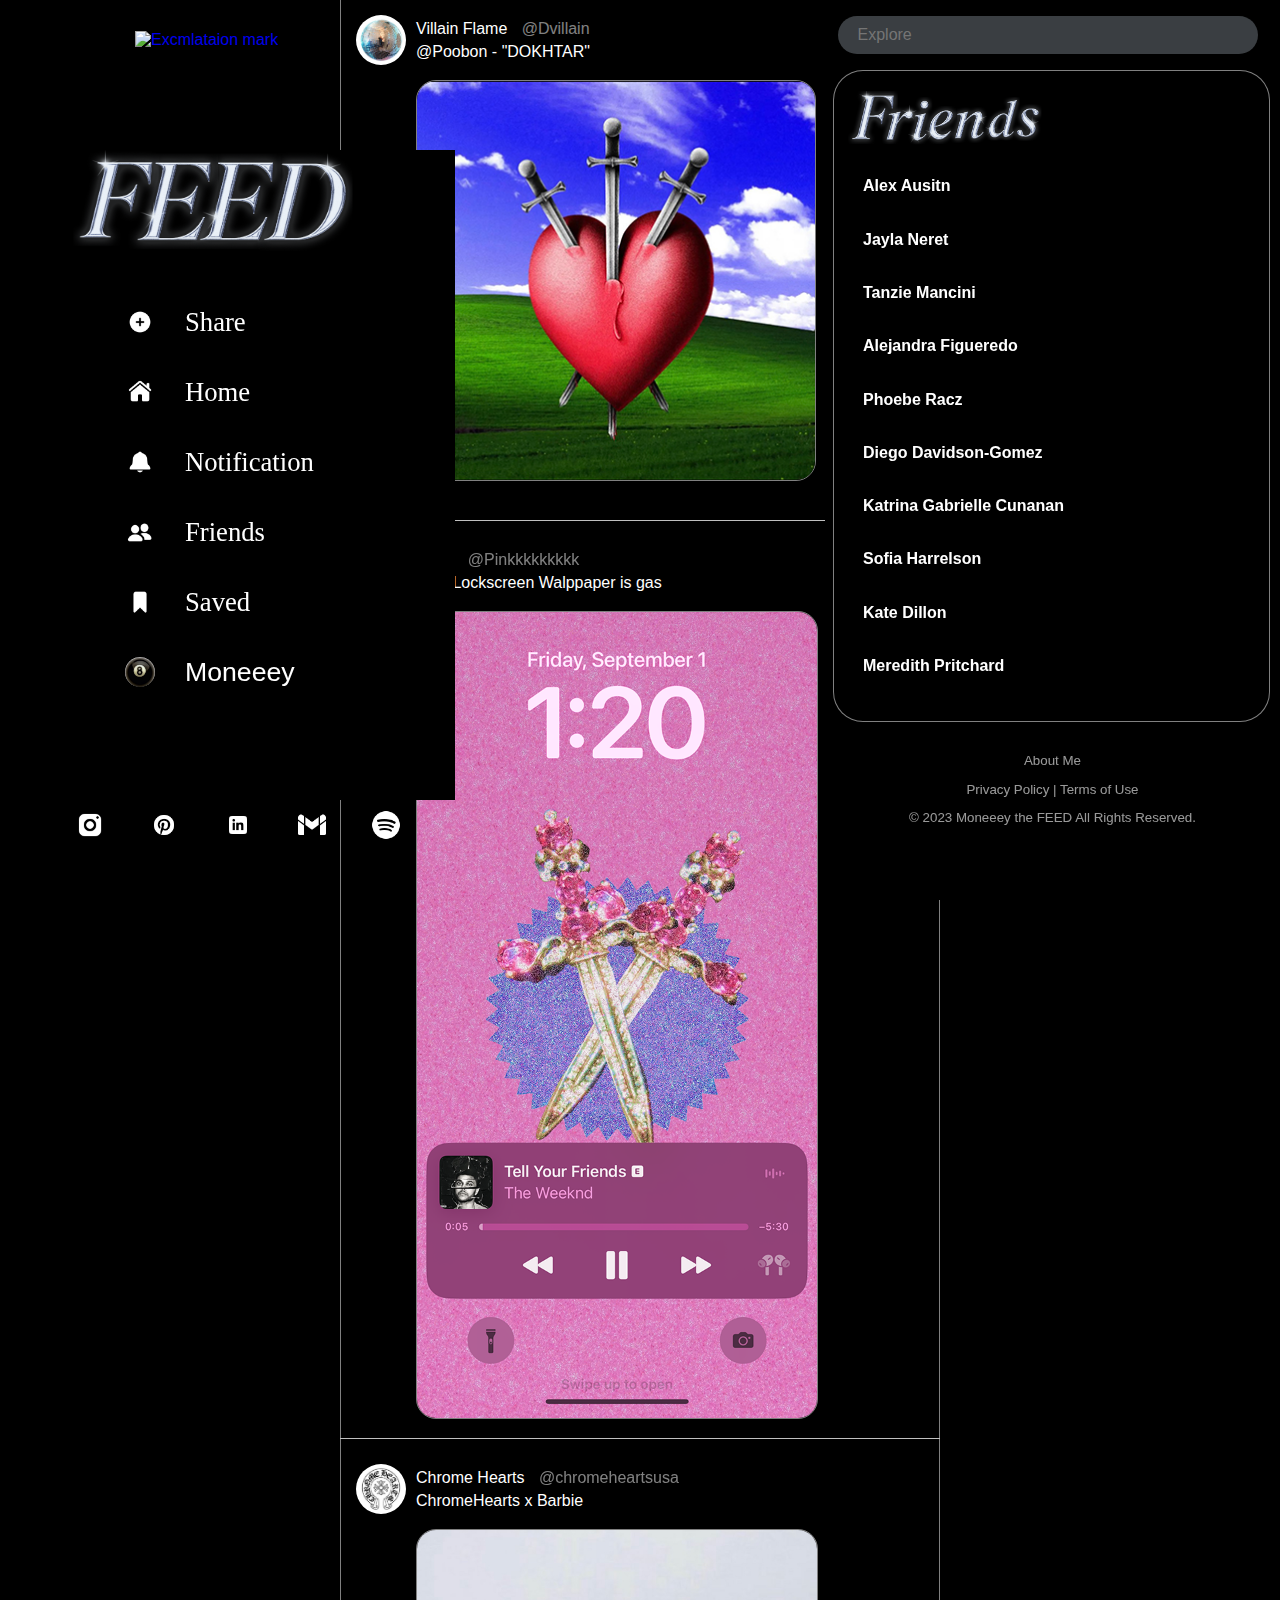
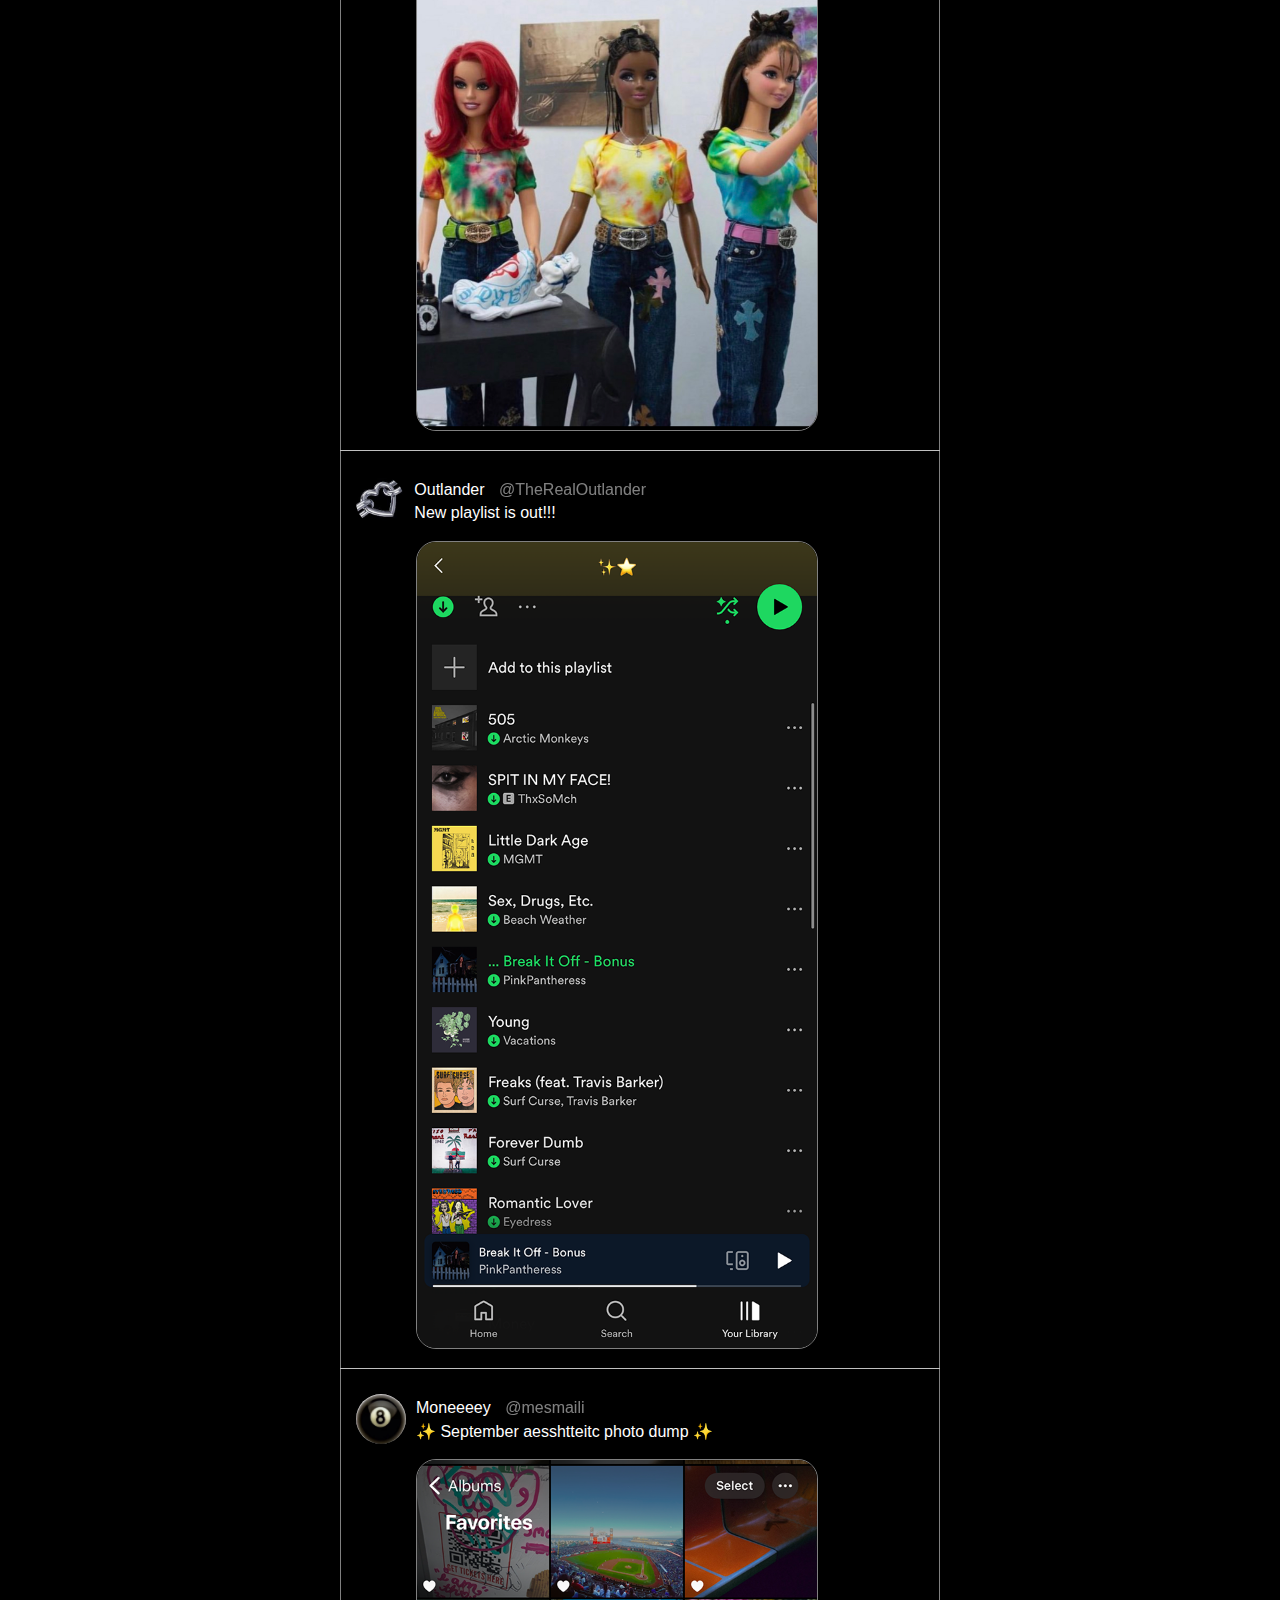
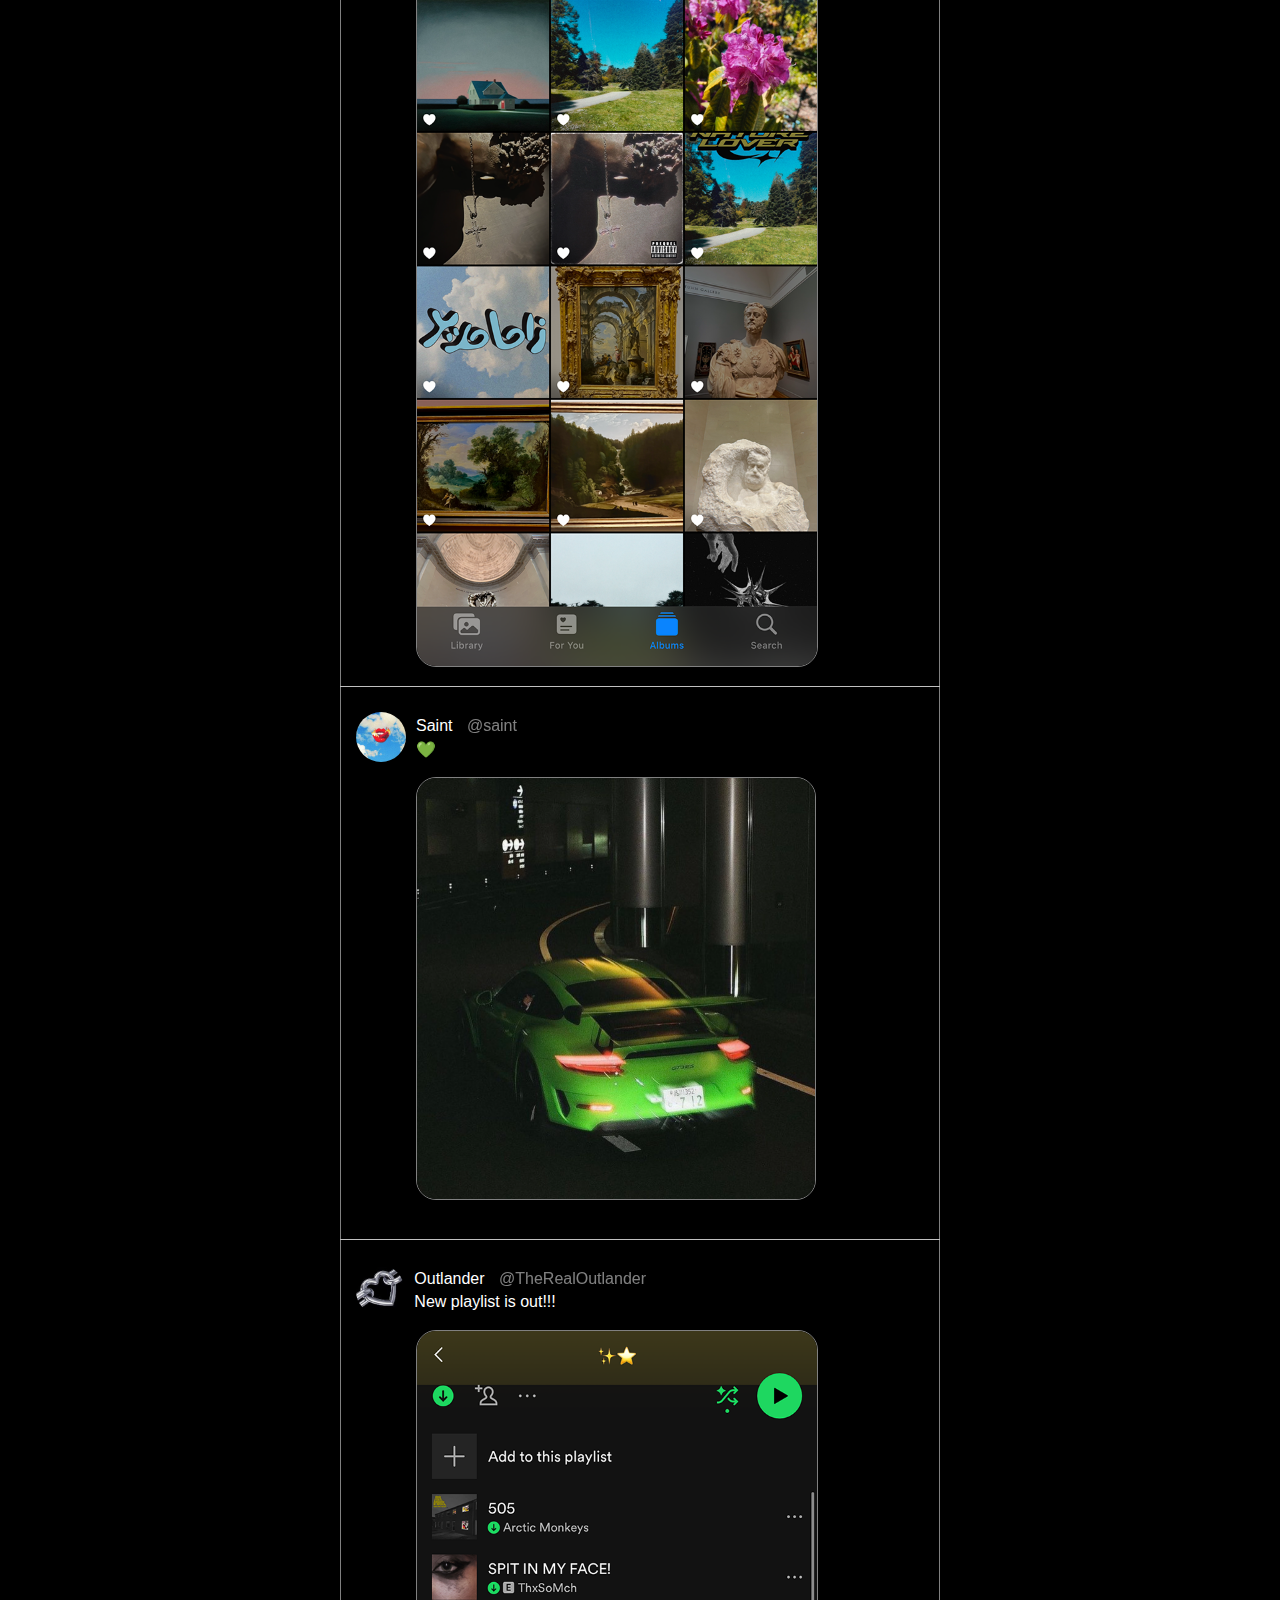
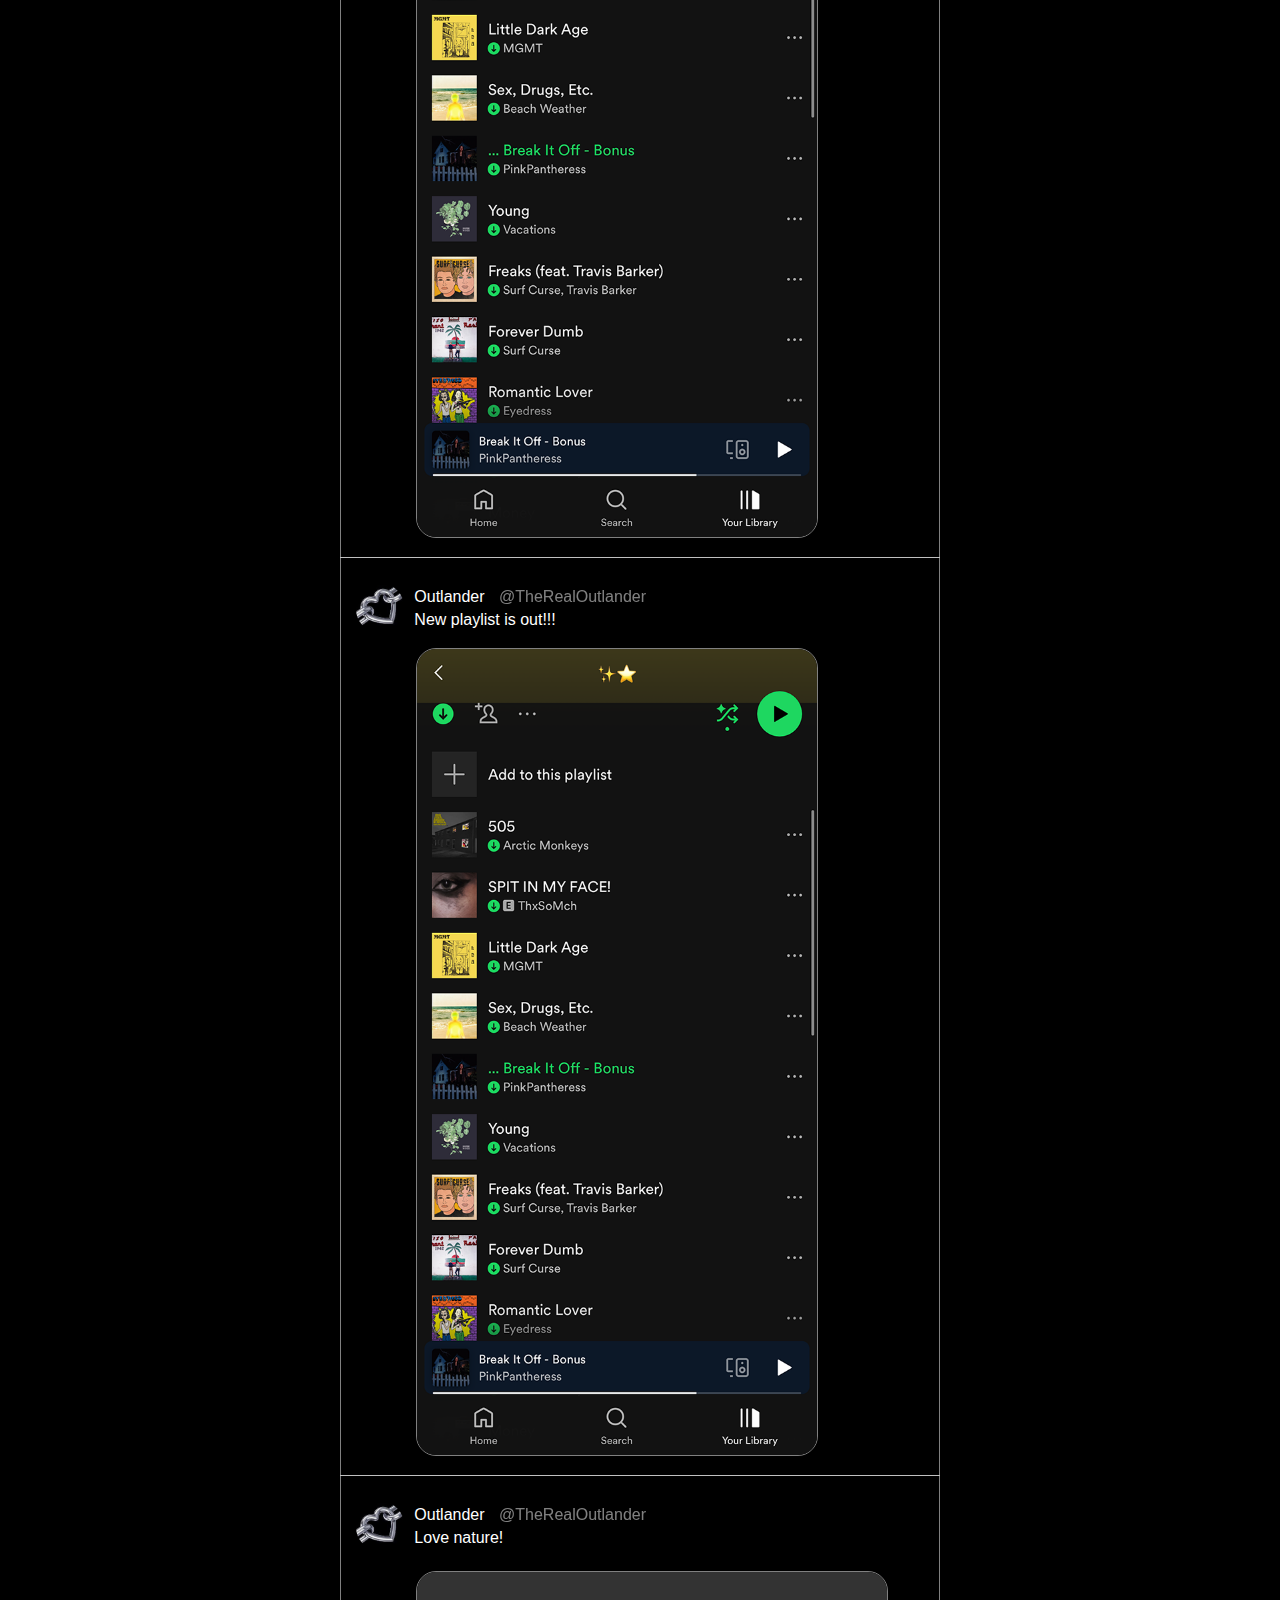
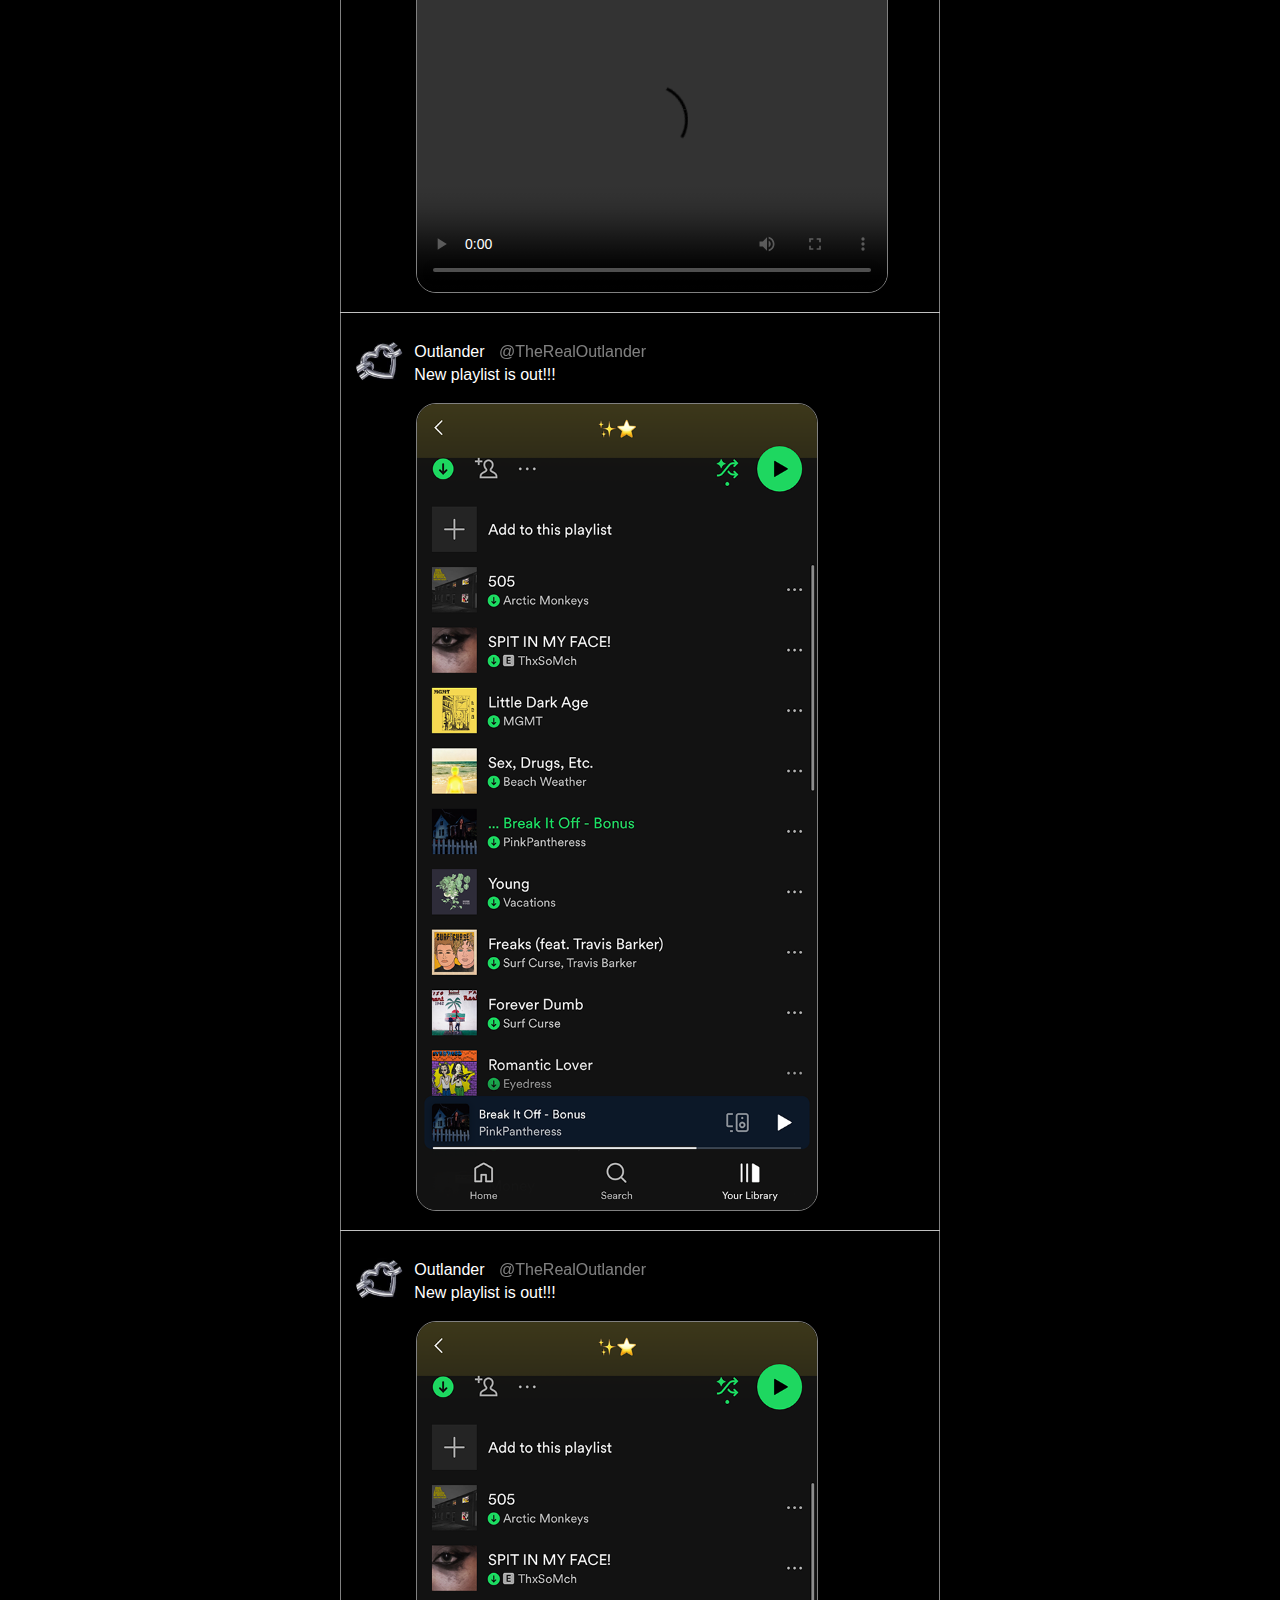
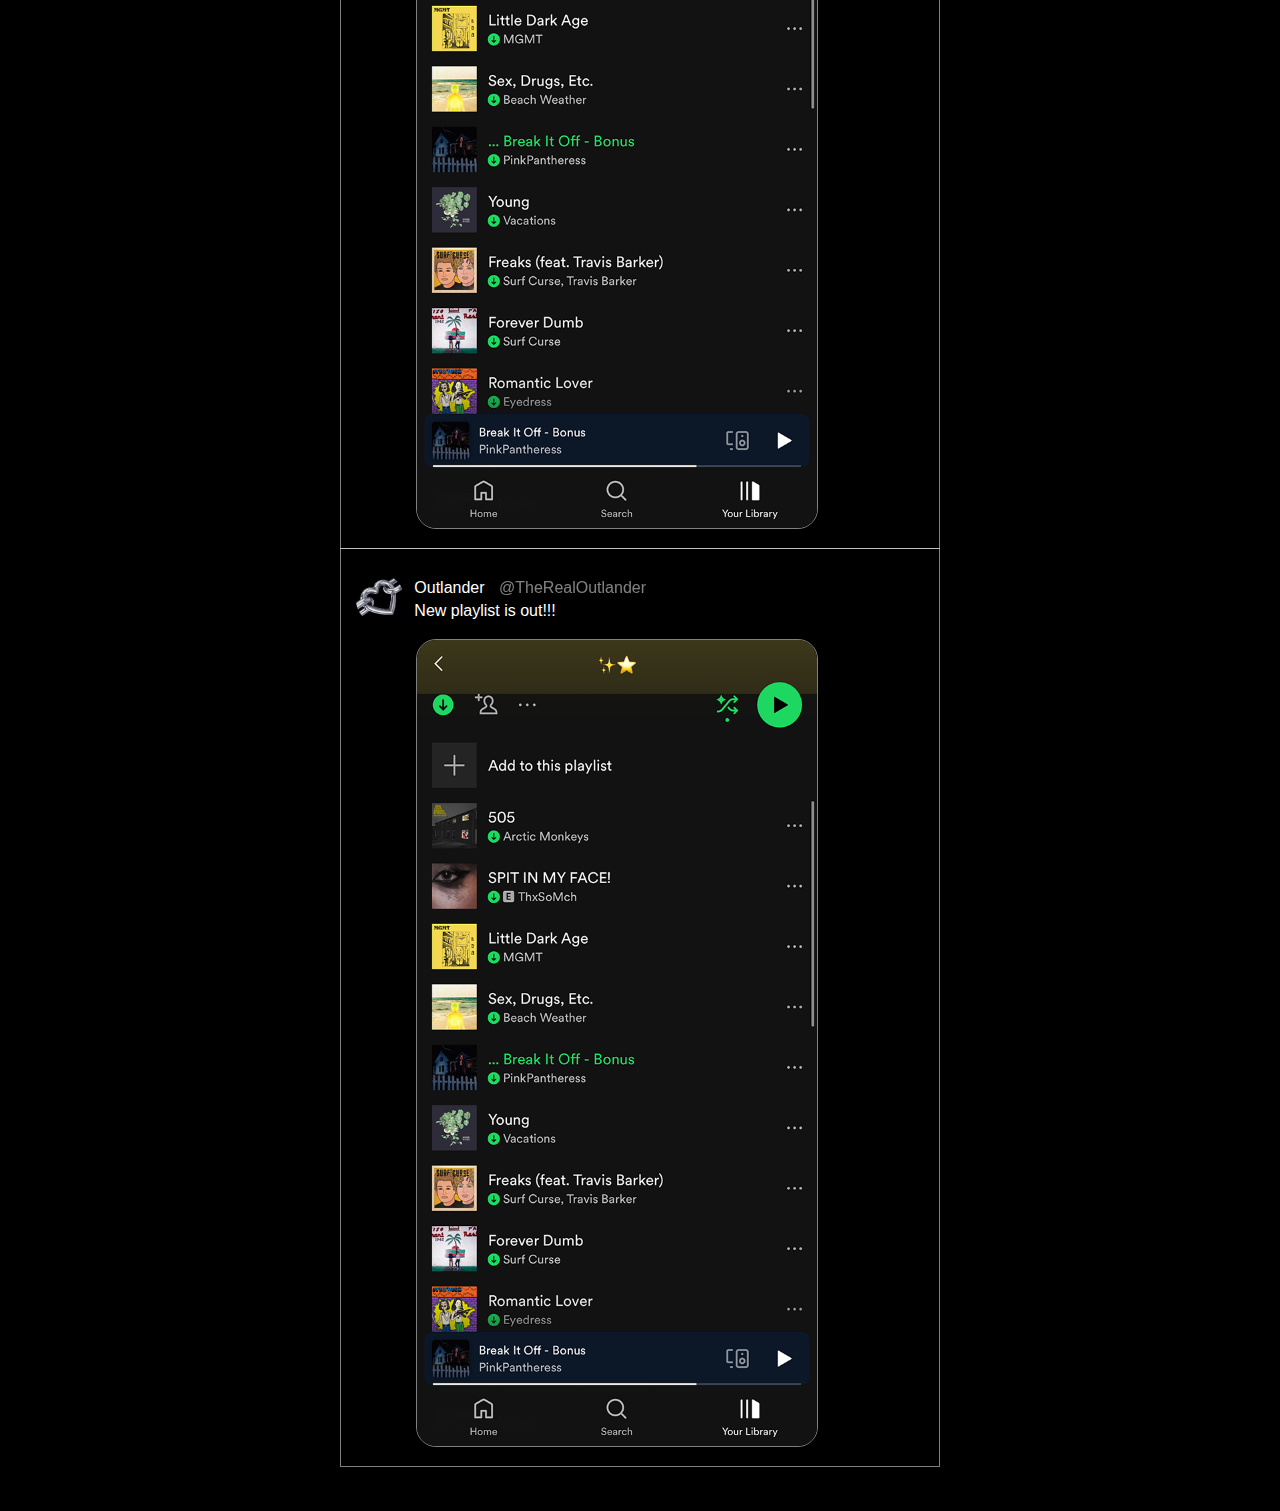
==== commit f8e25635: "dd" ====
--- a/thefeed.html
+++ b/thefeed.html
@@ -127,6 +127,7 @@
                 <a href="https://www.behance.net/maniesmaili/resume" target="_blank"> <p> About Me  </p>  </a>
                     <p> Privacy Policy | Terms of Use  </p>  
                 <p> &#169; 2023 Moneeey the FEED All Rights Reserved. </p> 
+            
                
         
             </div>
--- a/css/stylesheet.css
+++ b/css/stylesheet.css
@@ -467,6 +467,6 @@
 @font-face {
    font-family: 'Roboto';
    font-style: normal;
-   font-weight: 400;
+   font-weight: 300;
    src: local('Roboto Light'), local('Roboto-Light'), url(https://themes.googleusercontent.com/static/fonts/roboto/v9/Pru33qjShpZSmG3z6VYwnT8E0i7KZn-EPnyo3HZu7kw.woff) format('woff');
 }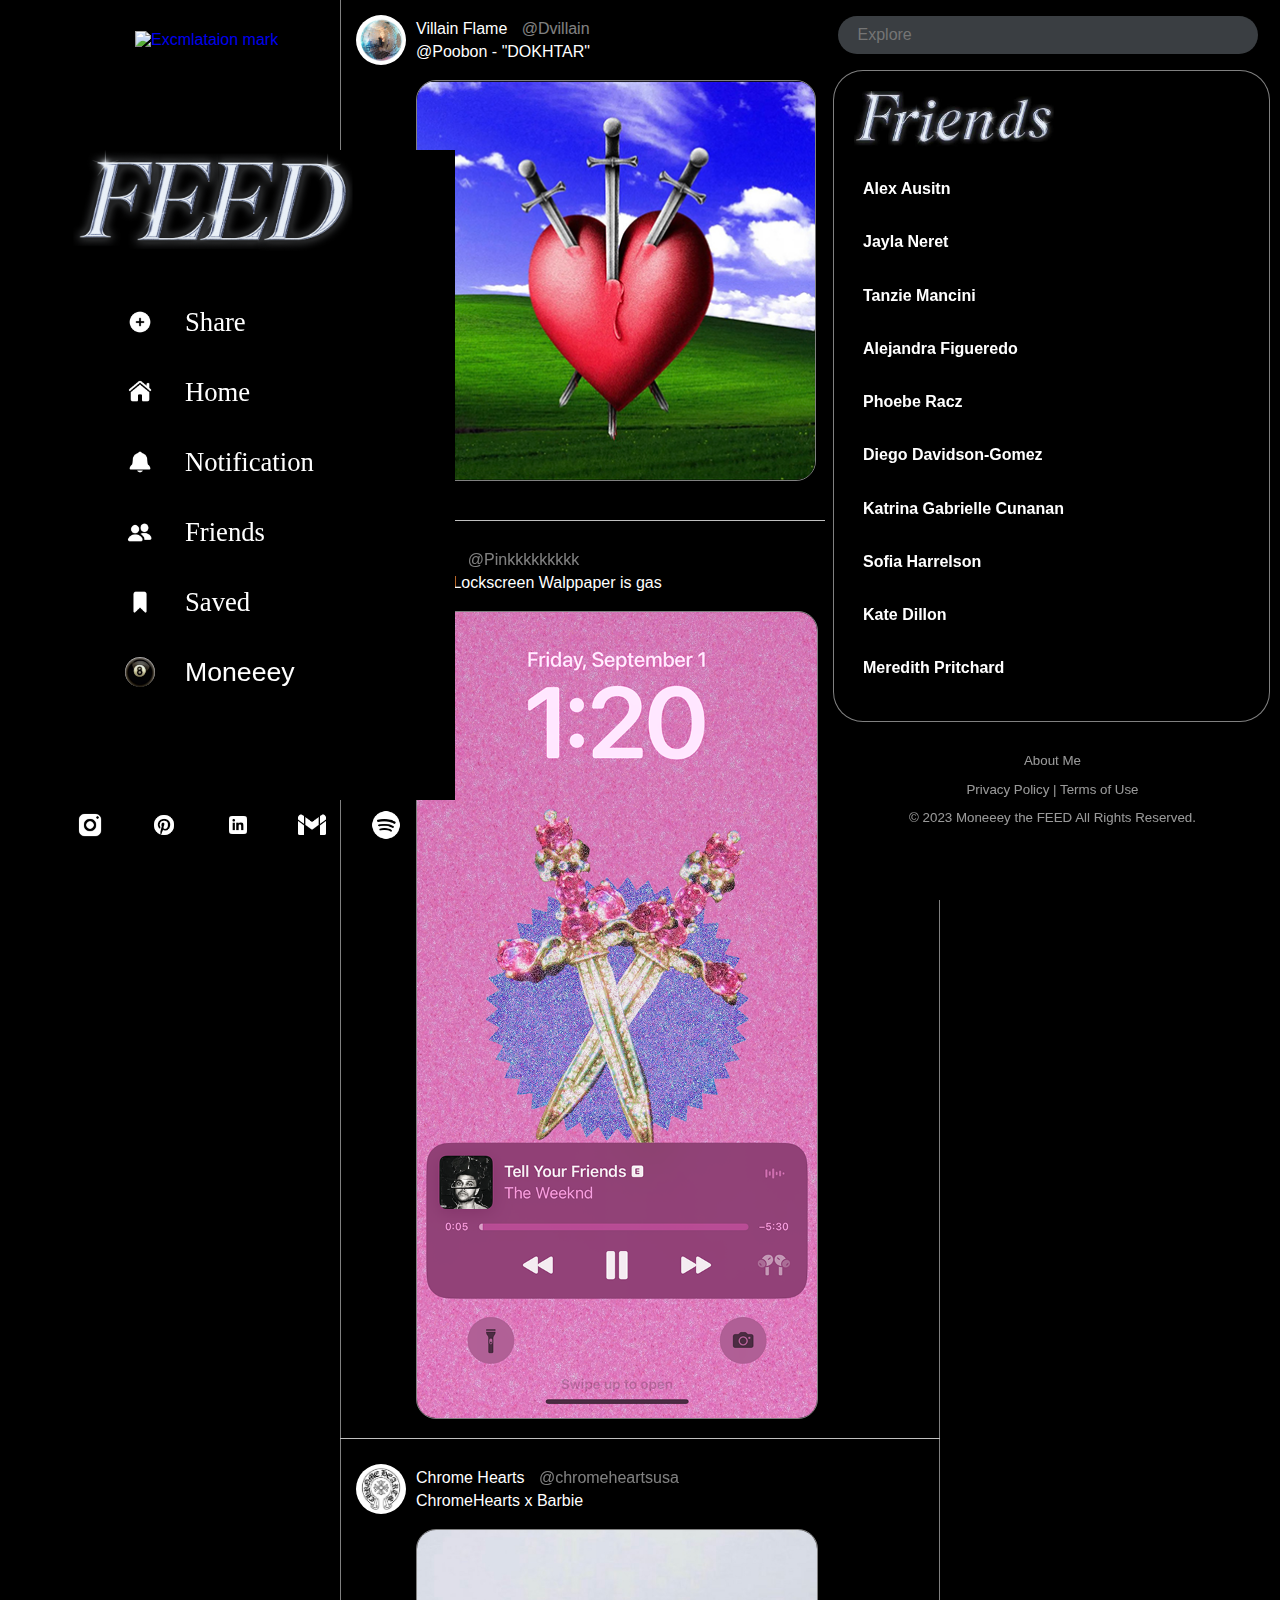
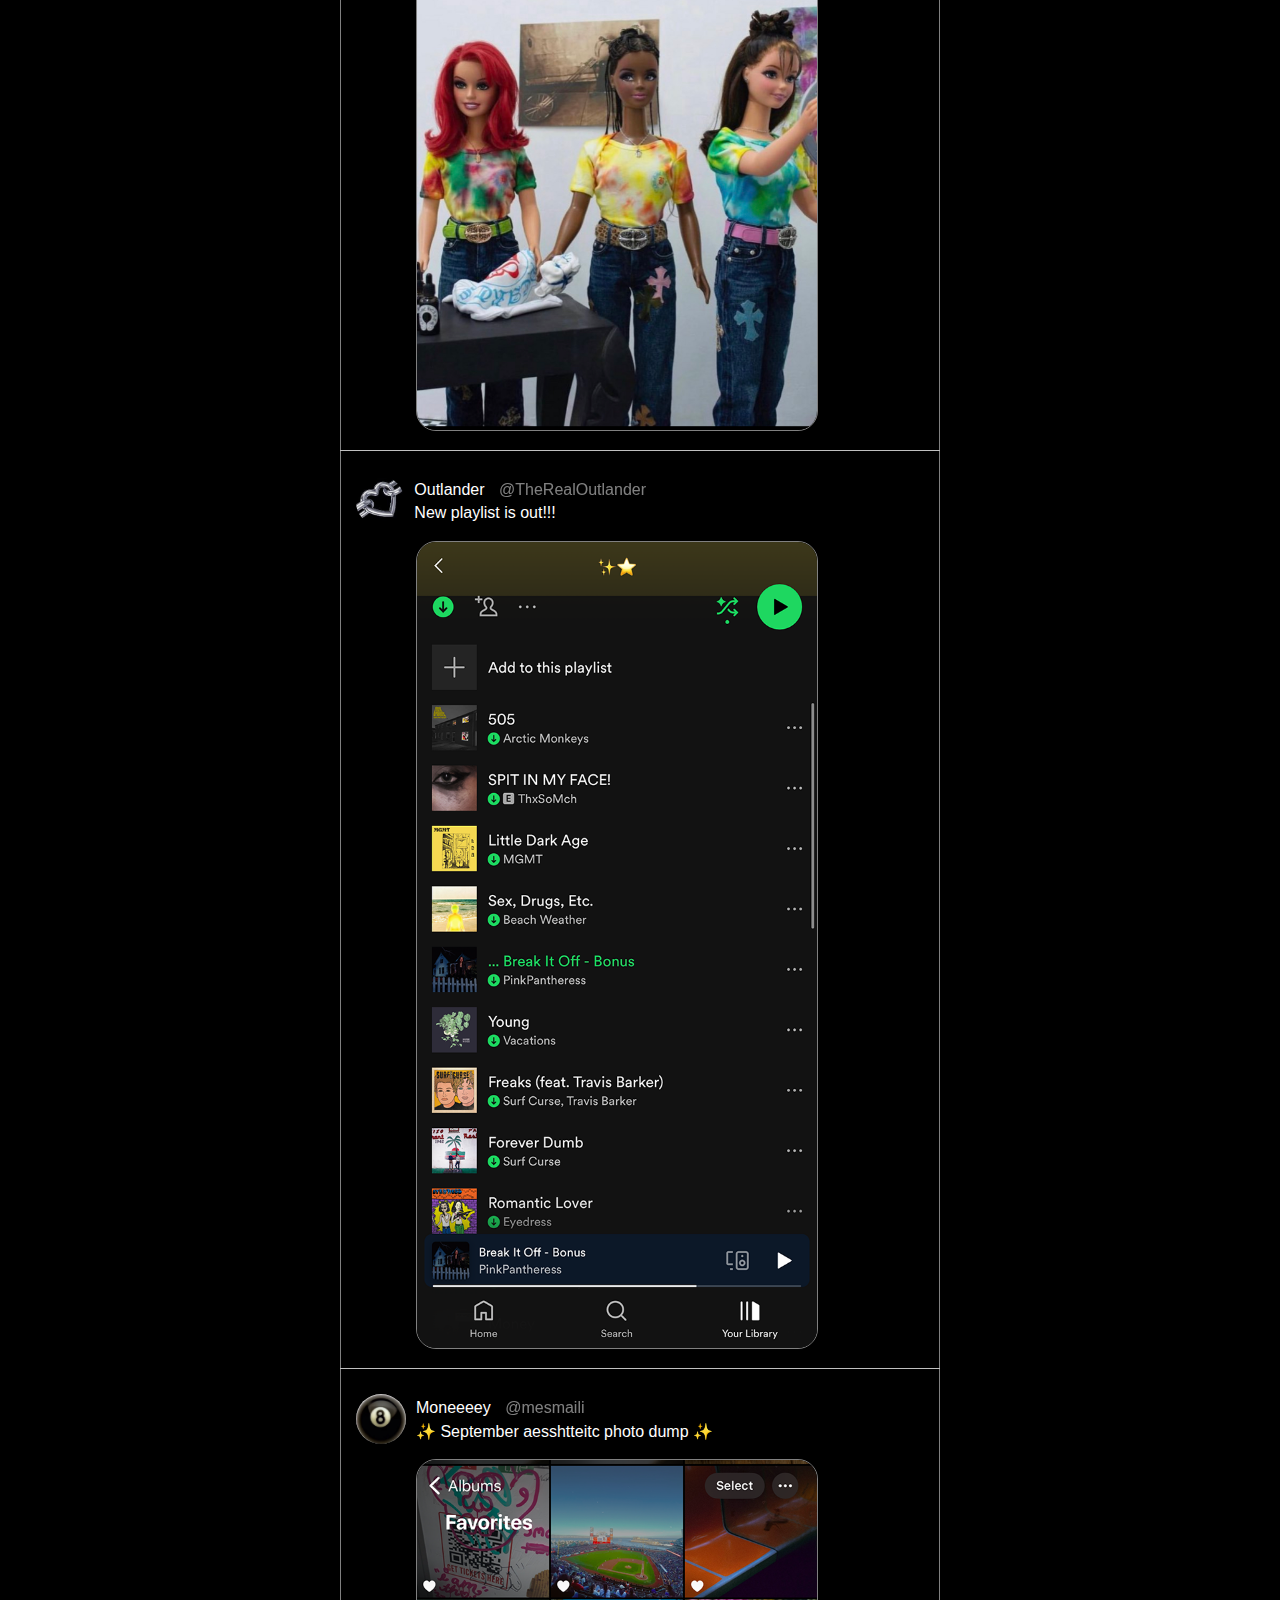
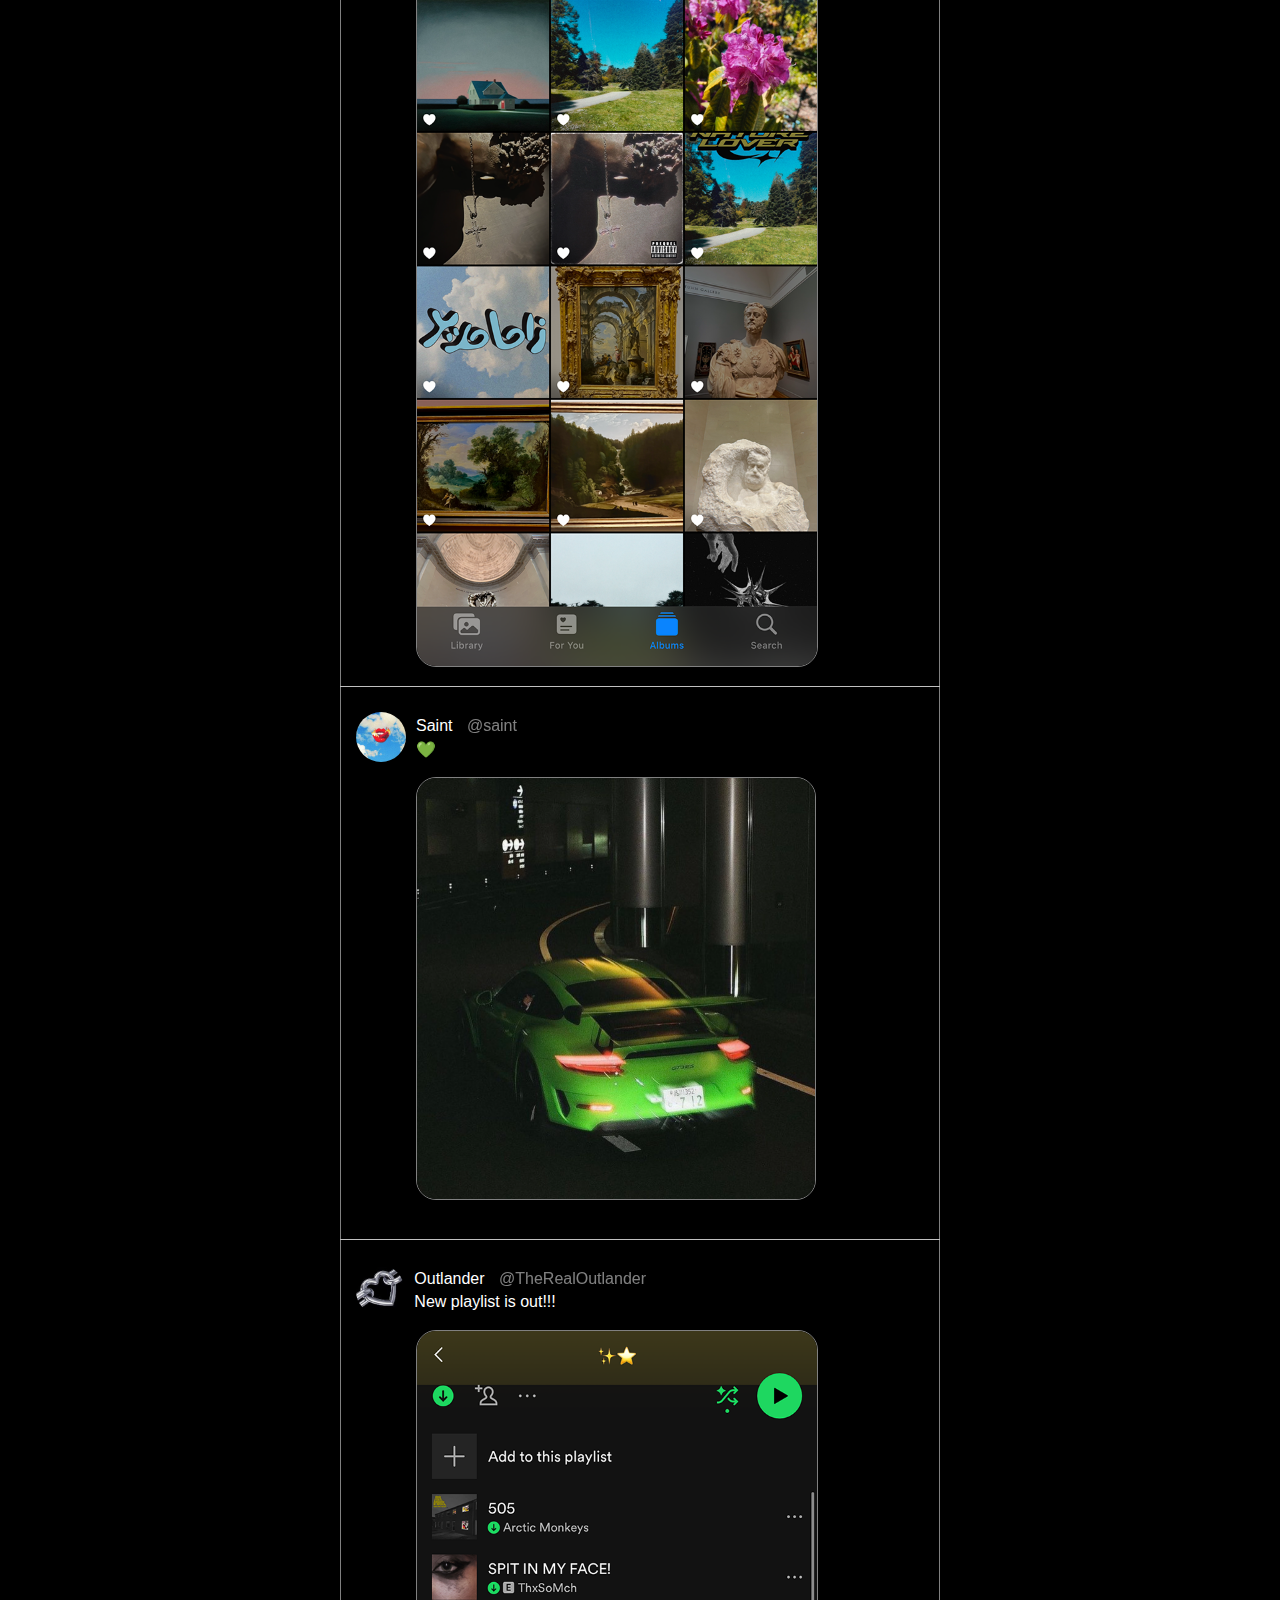
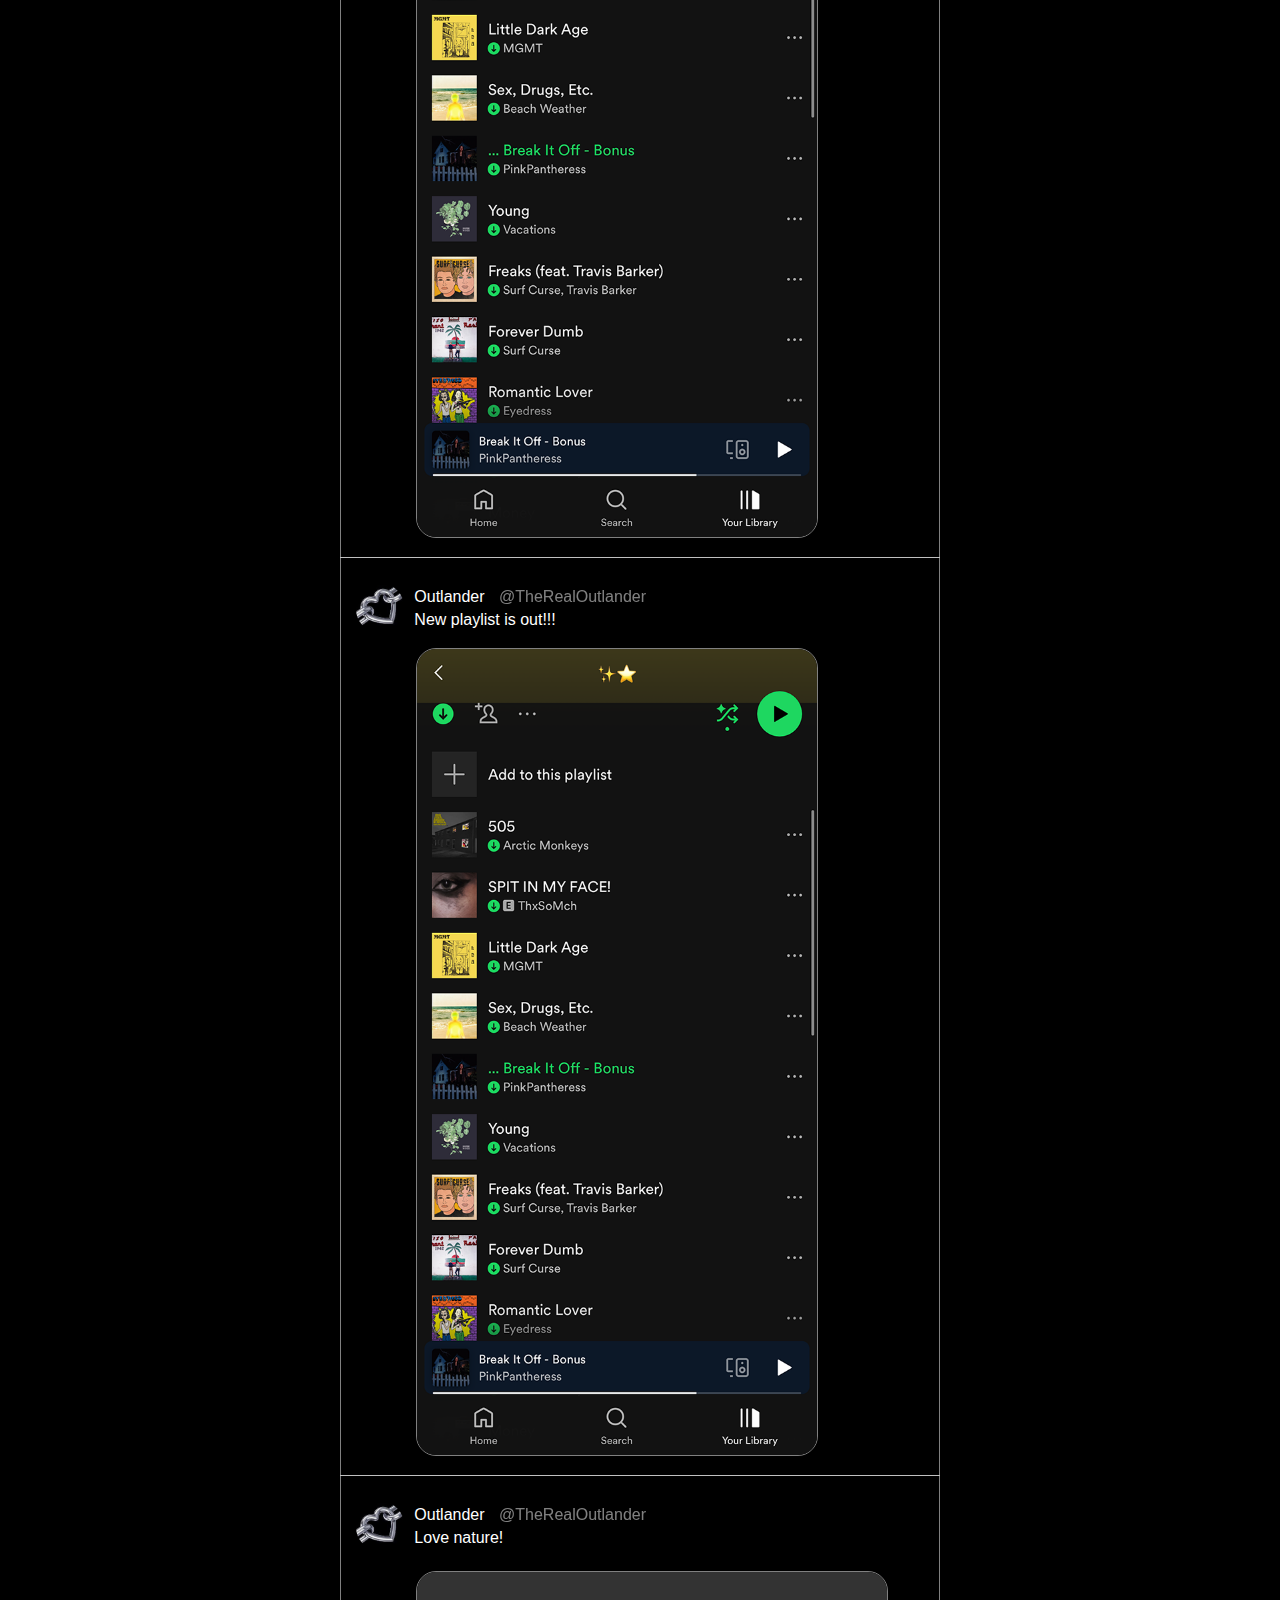
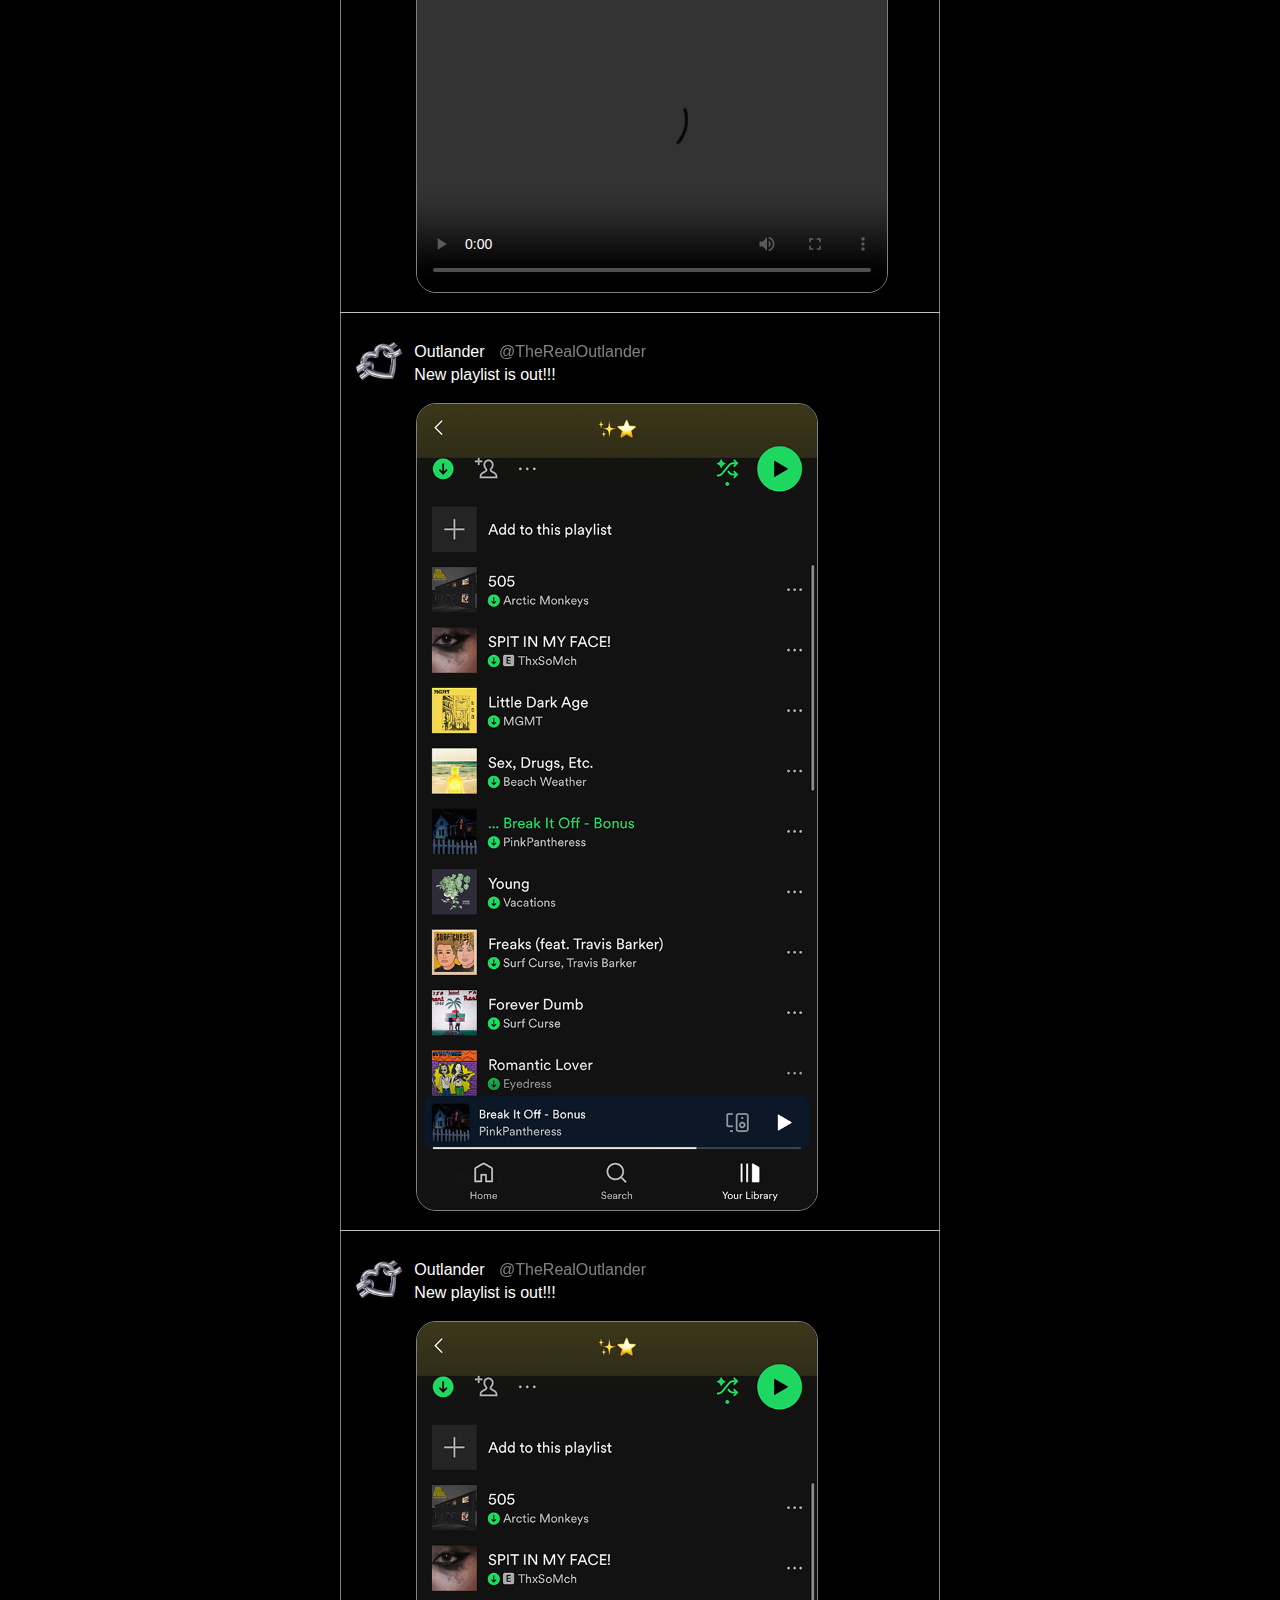
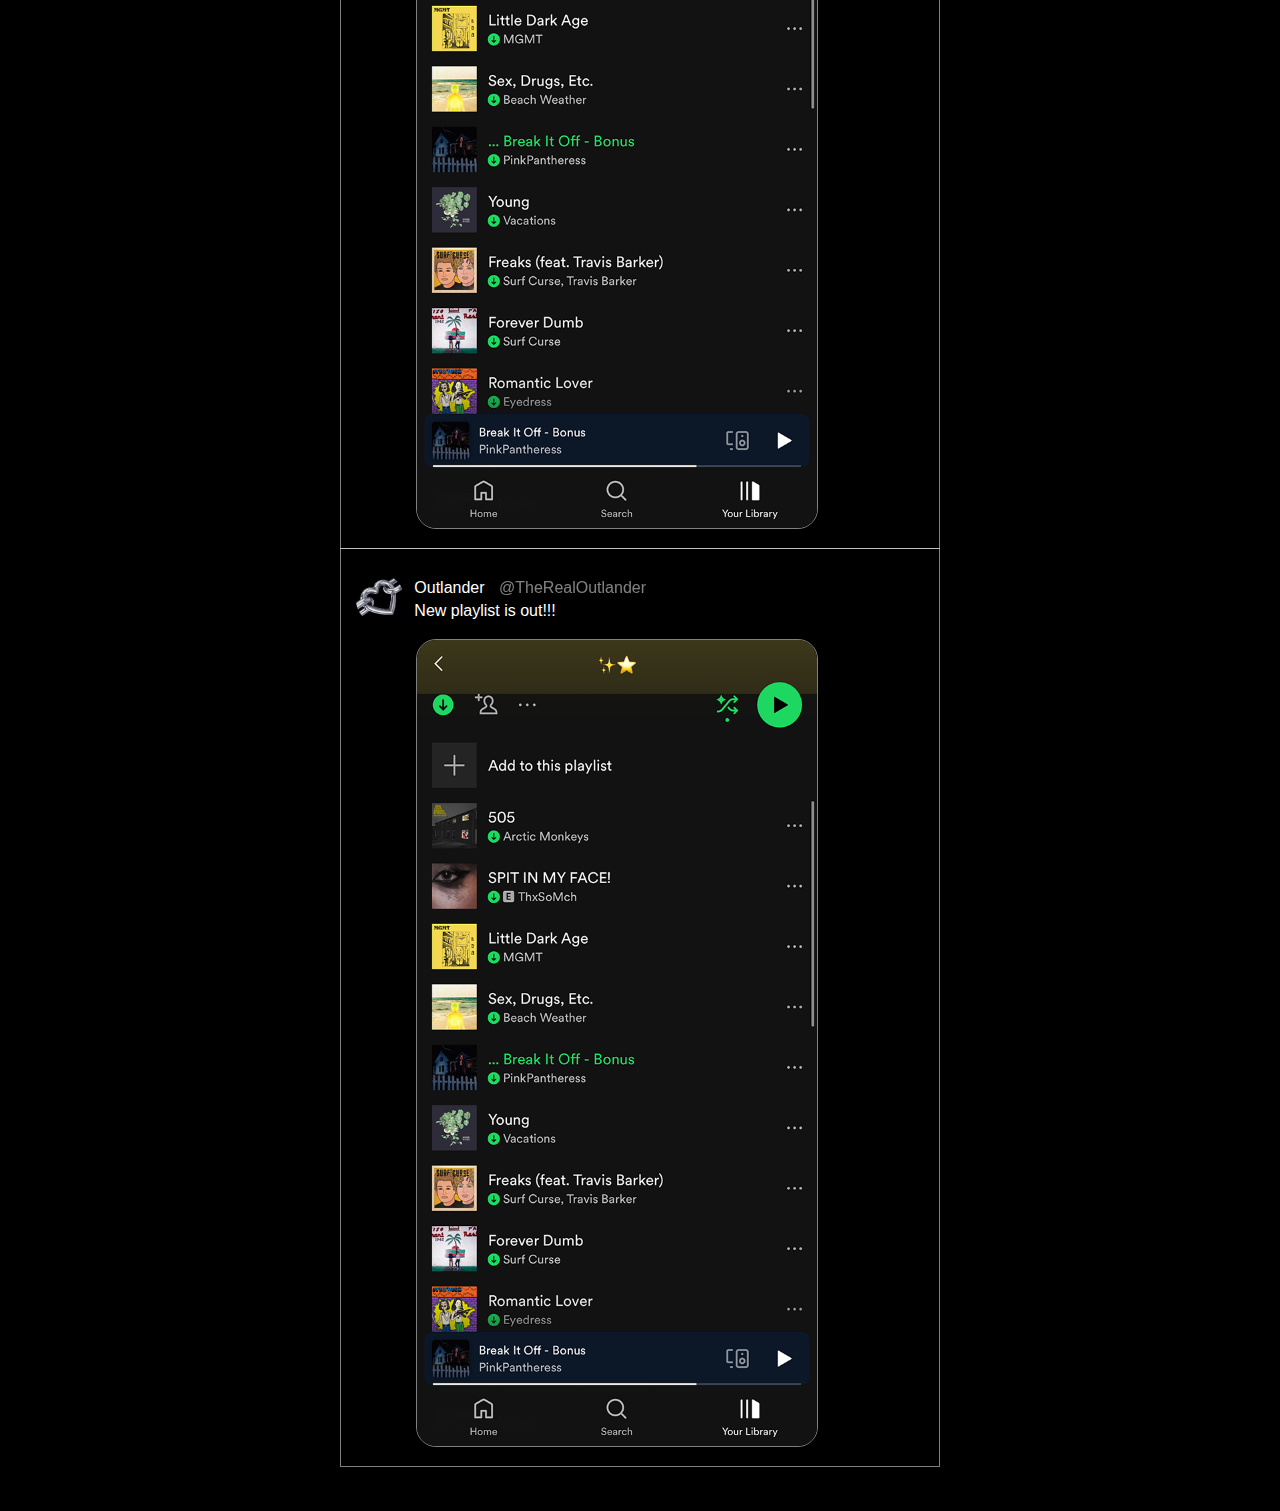
==== commit 05b1663e: "Newest" ====
--- a/thefeed.html
+++ b/thefeed.html
@@ -108,7 +108,7 @@
             <div id="friendslist"> 
 
 
-                <img id="friendspic" src="img/FriensdChrome.png" alt="Default Profile Picture"> 
+                <img id="friendspic" src="img/FriendsCH.jpg" alt="Default Profile Picture"> 
 
                    <a href="https://aaaustin4.github.io/thefeed/index.html" target="_blank"  > <h4> Alex Ausitn </h4> </a>
                    <a href="https://jnneret.github.io/thefeed/thefeed.html" target="_blank" > <h4> Jayla Neret </h4> </a>
--- a/css/stylesheet.css
+++ b/css/stylesheet.css
@@ -462,7 +462,7 @@
 #friendspic{
    width: 200px;
    margin-top: 20px;
-   margin-left: 10px;
+   margin-left: 20px;
 }
 @font-face {
    font-family: 'Roboto';
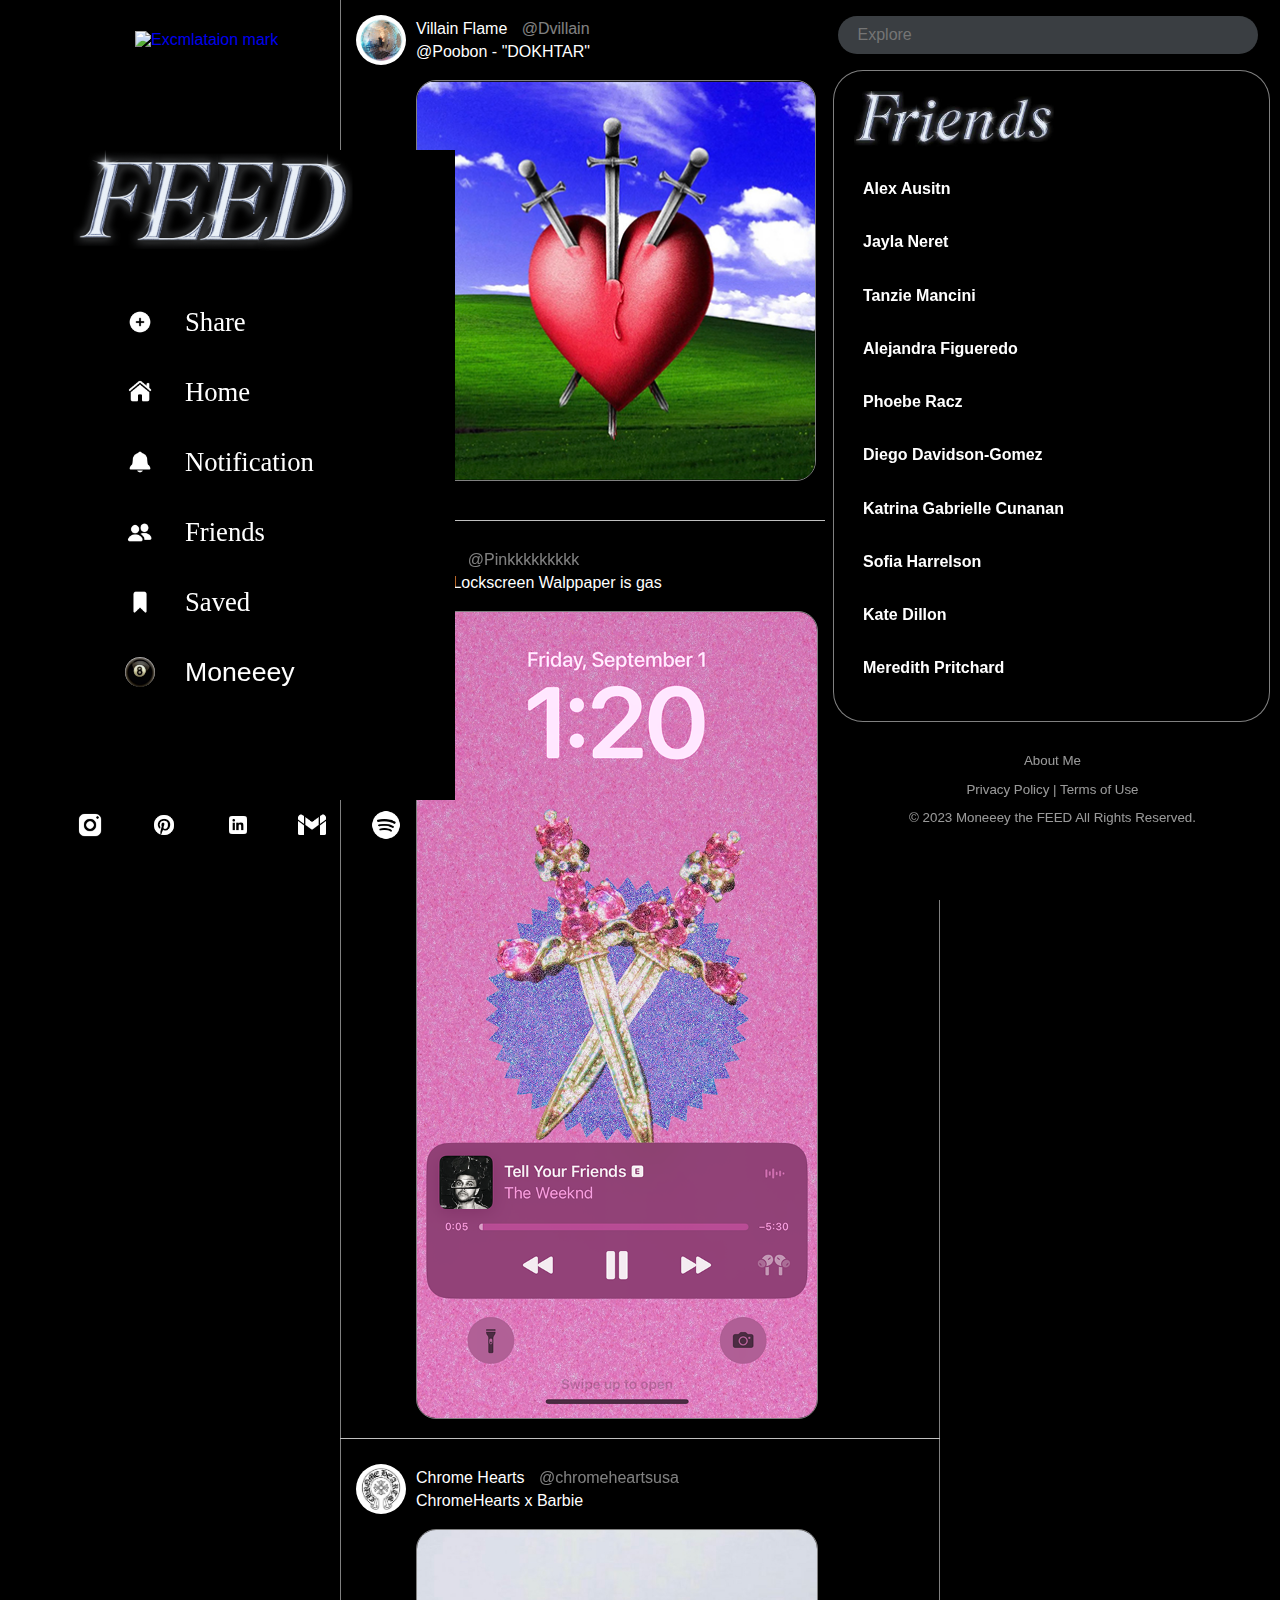
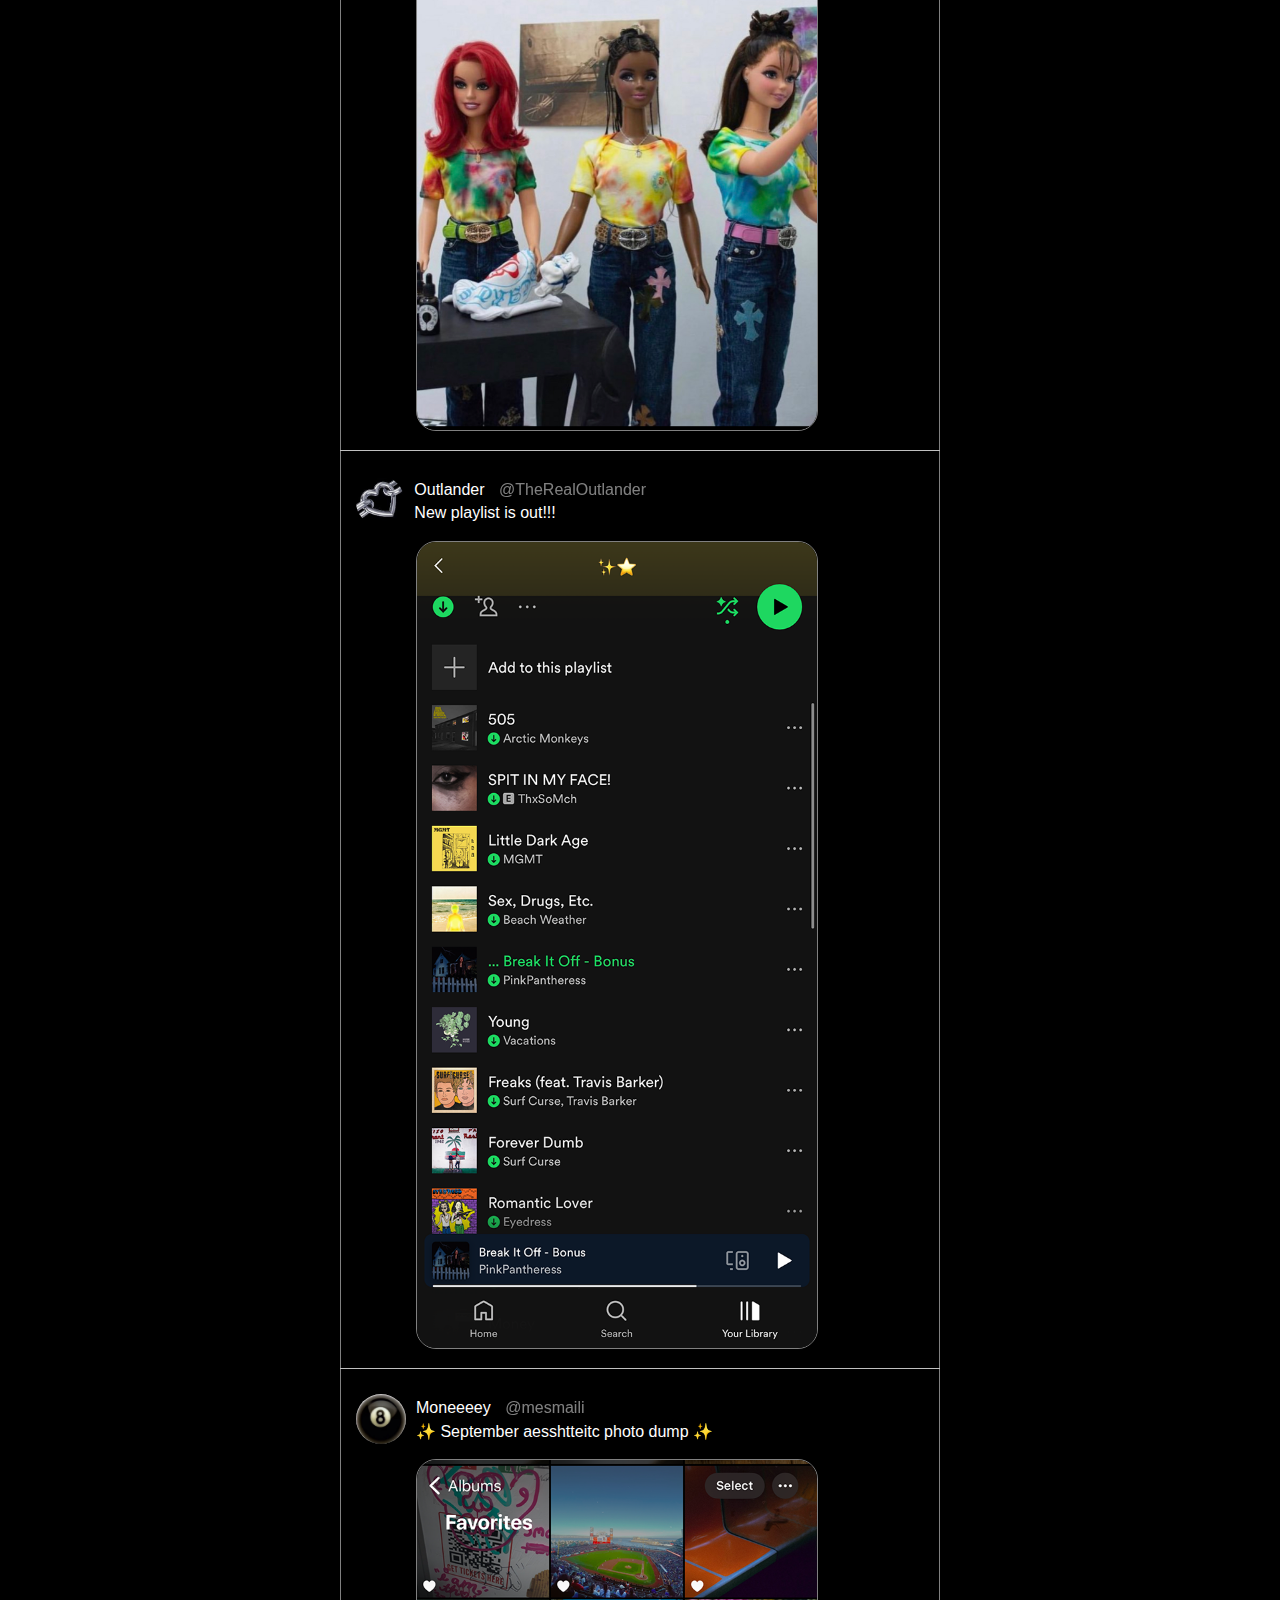
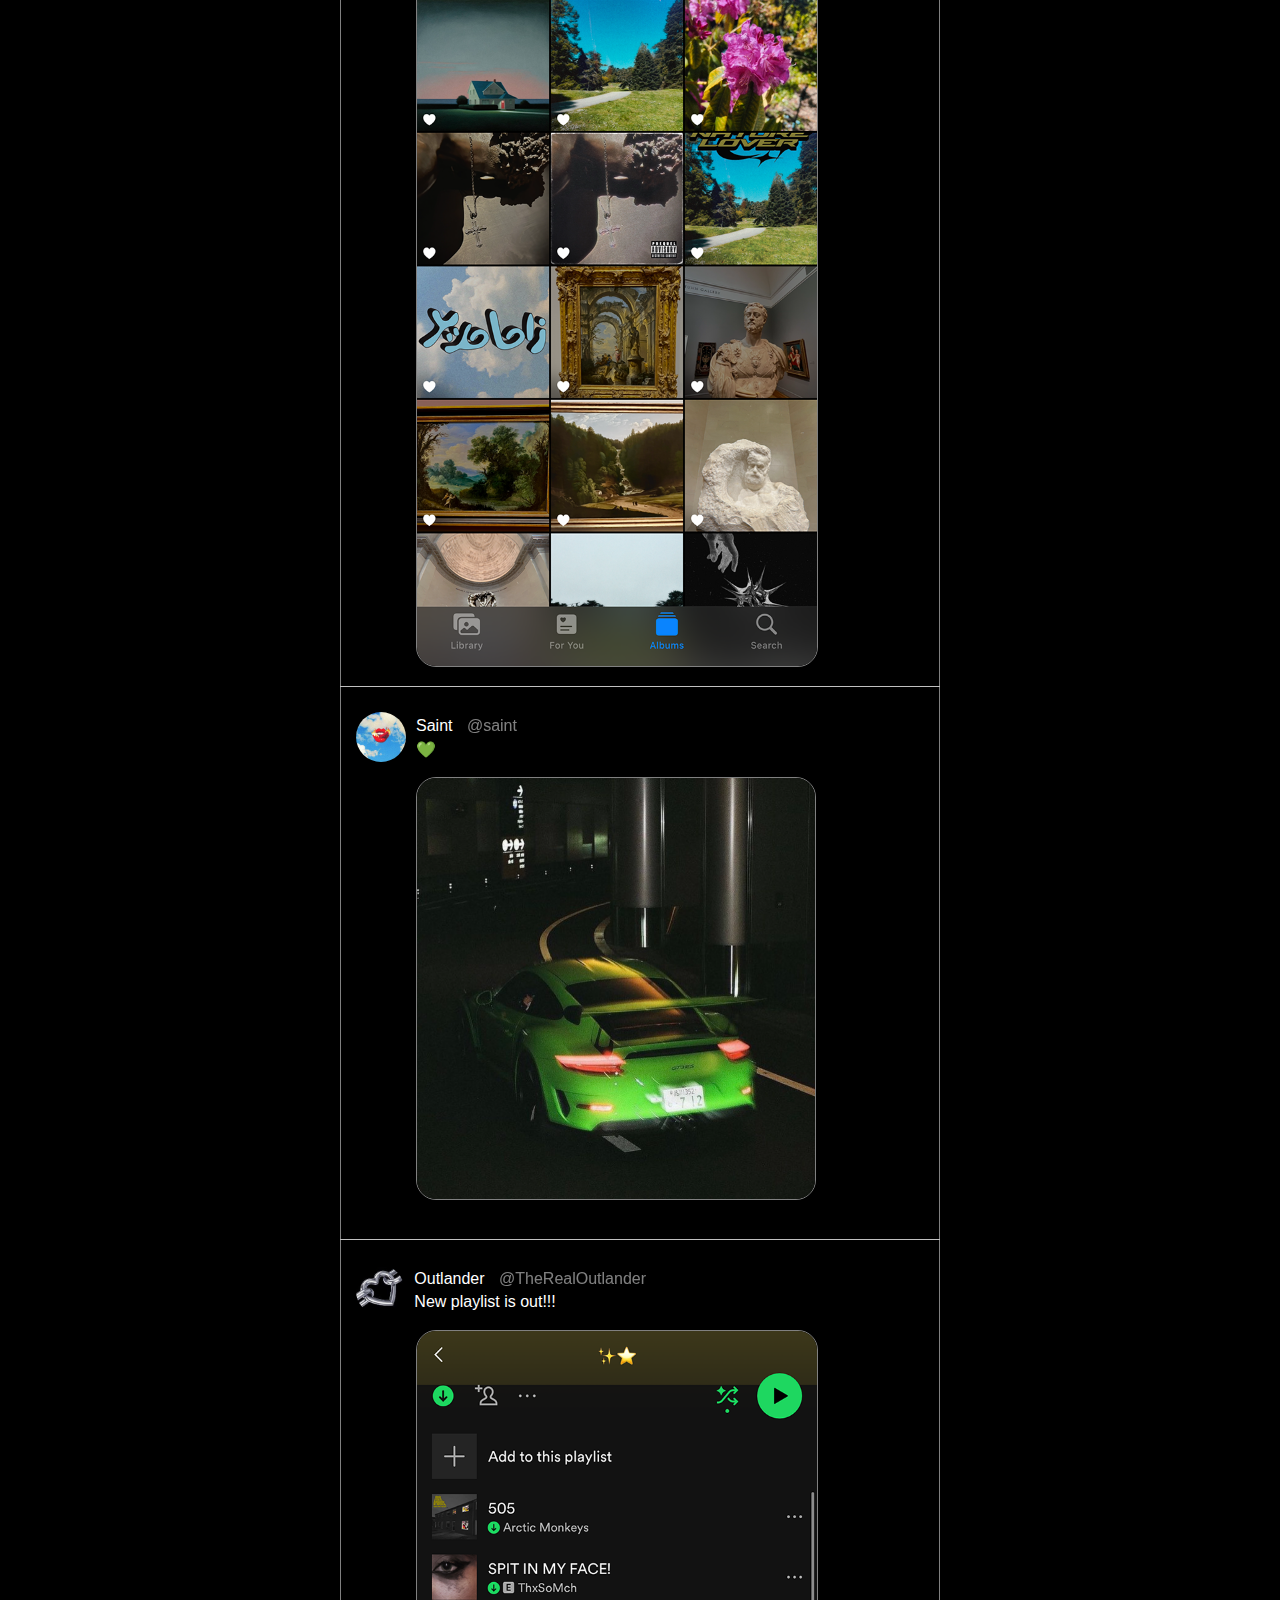
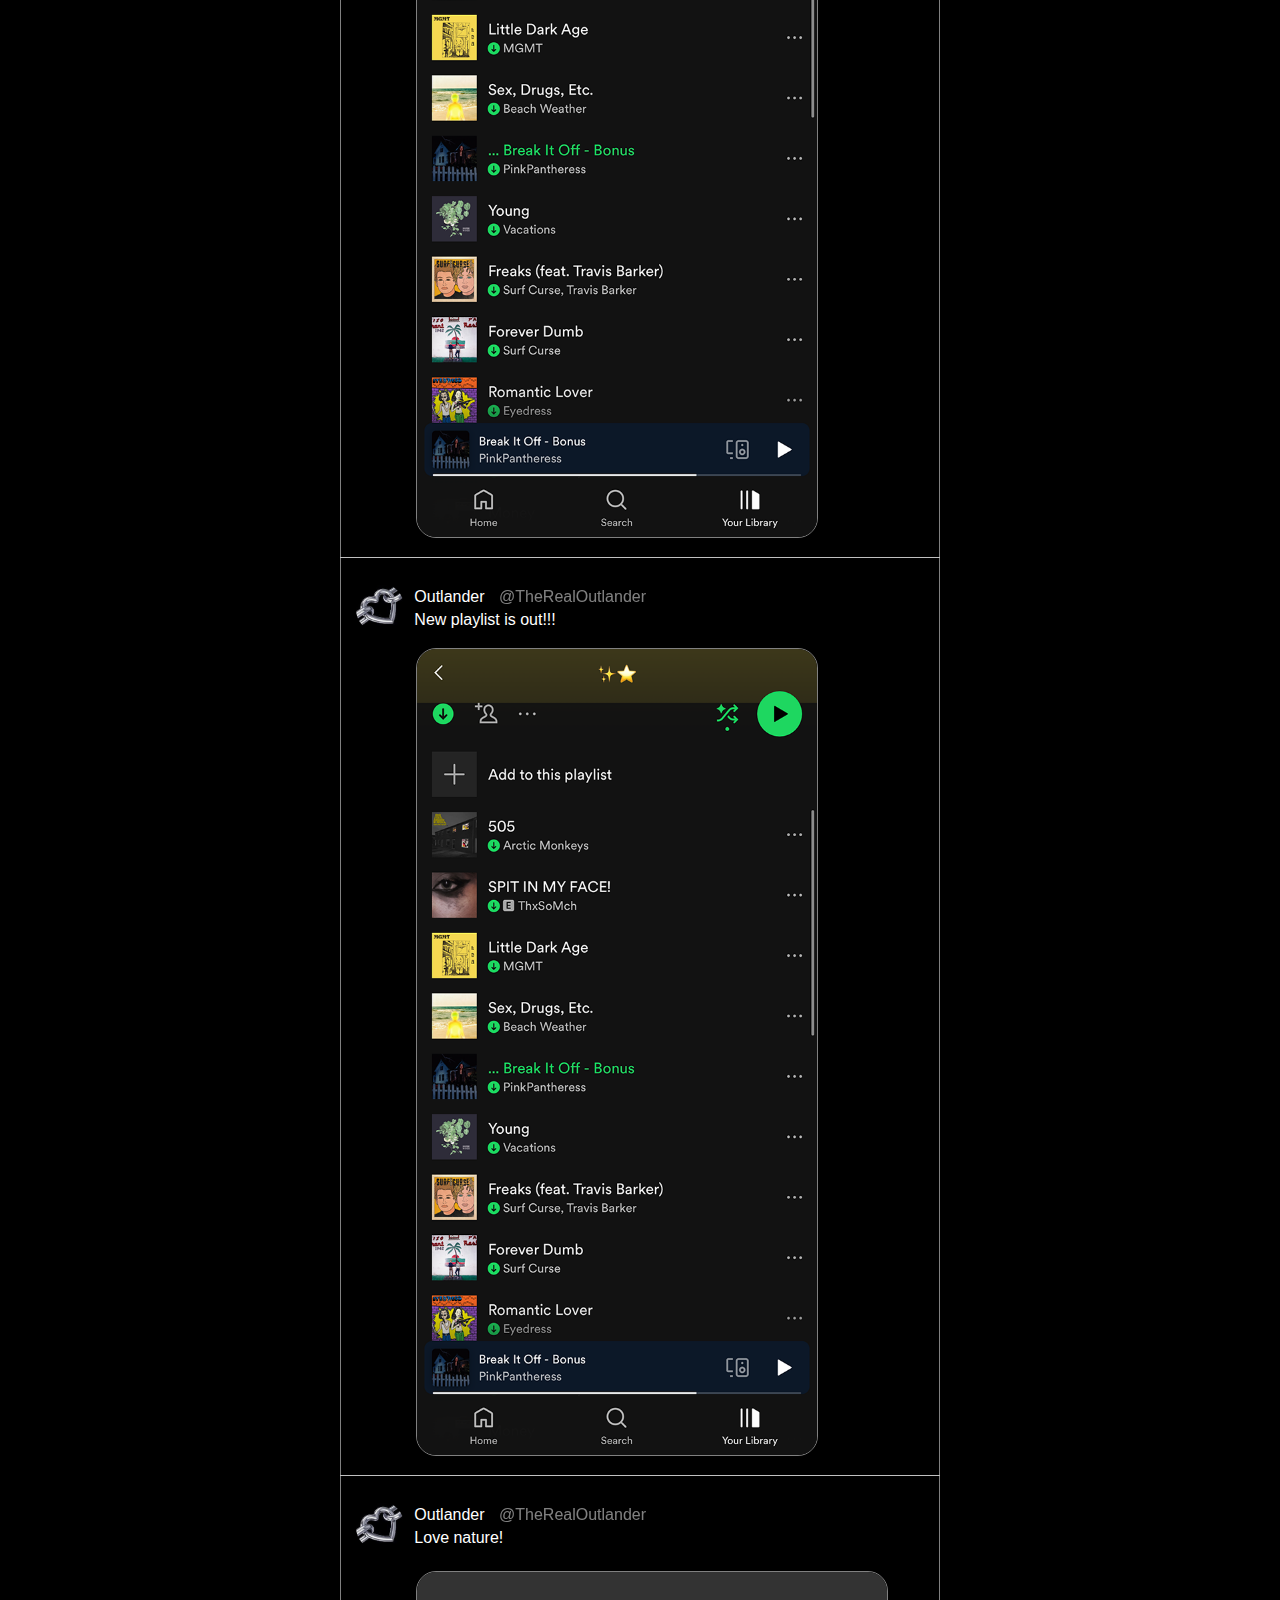
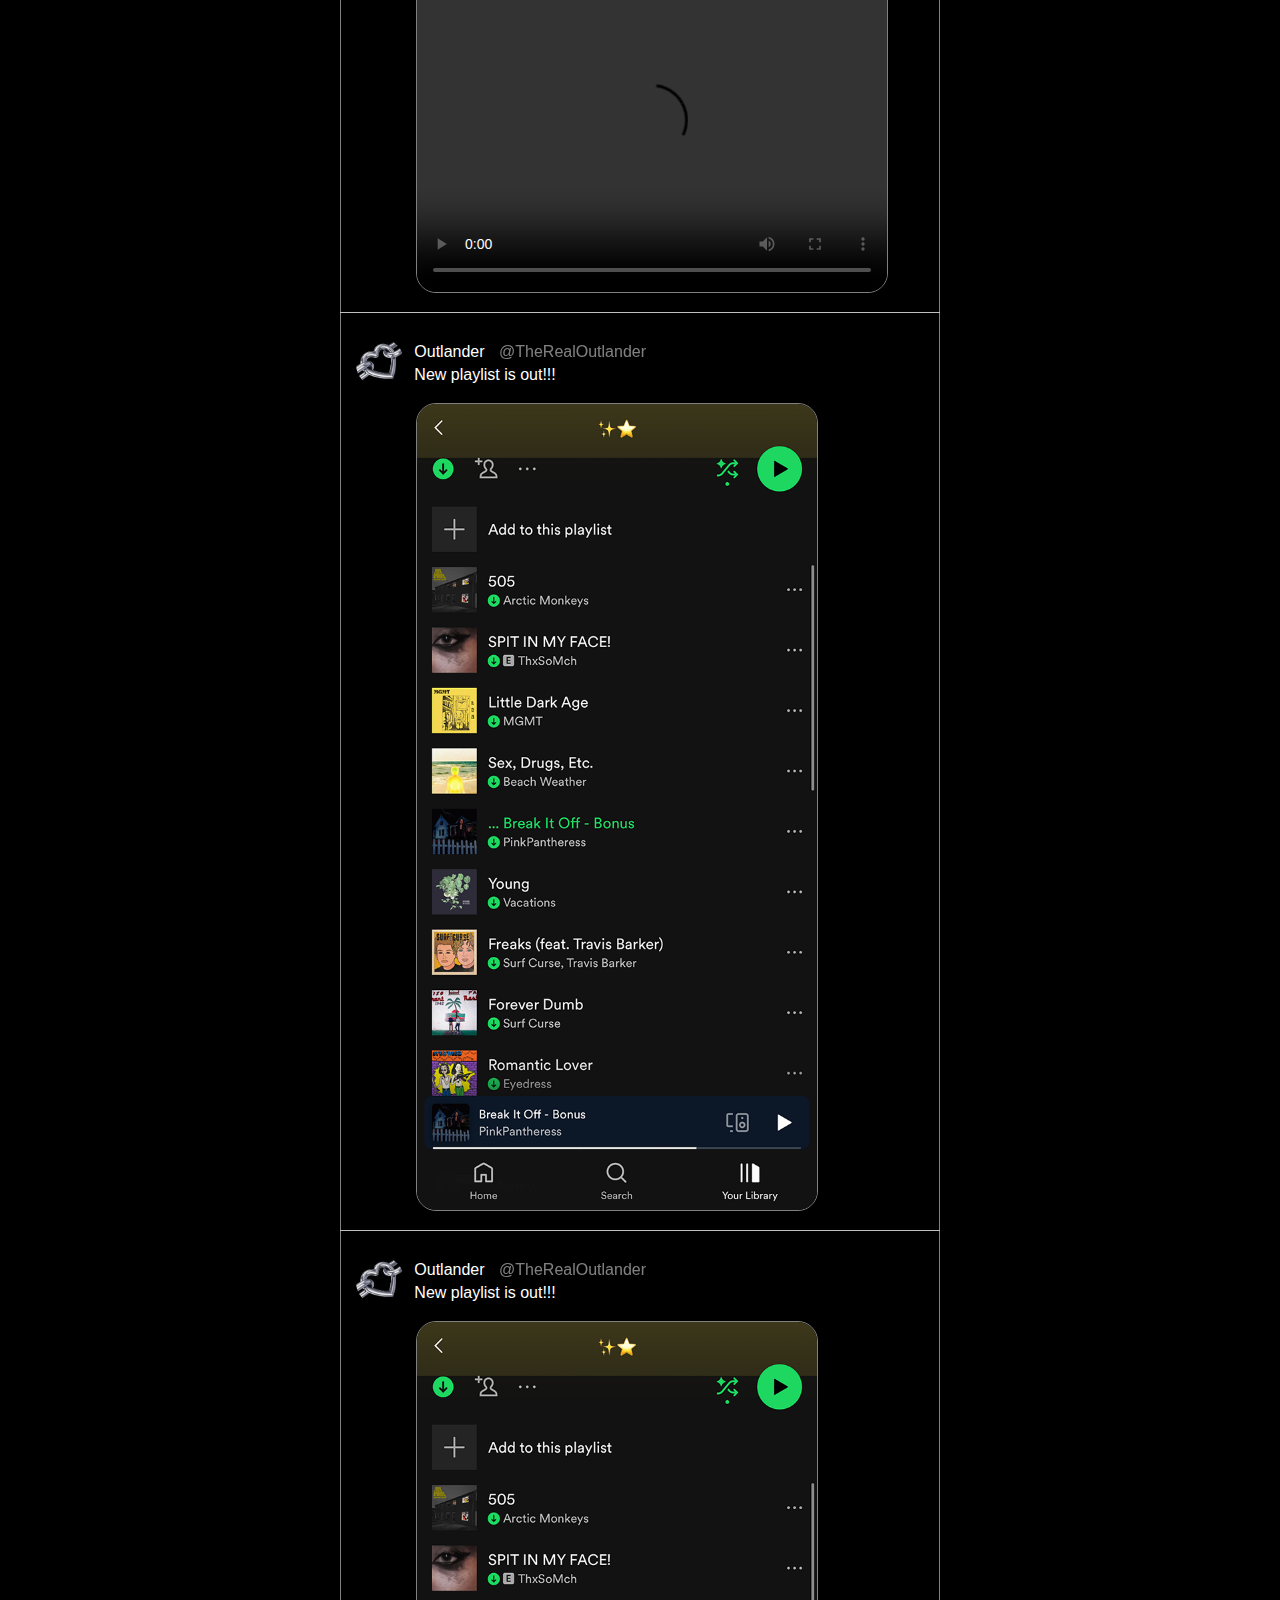
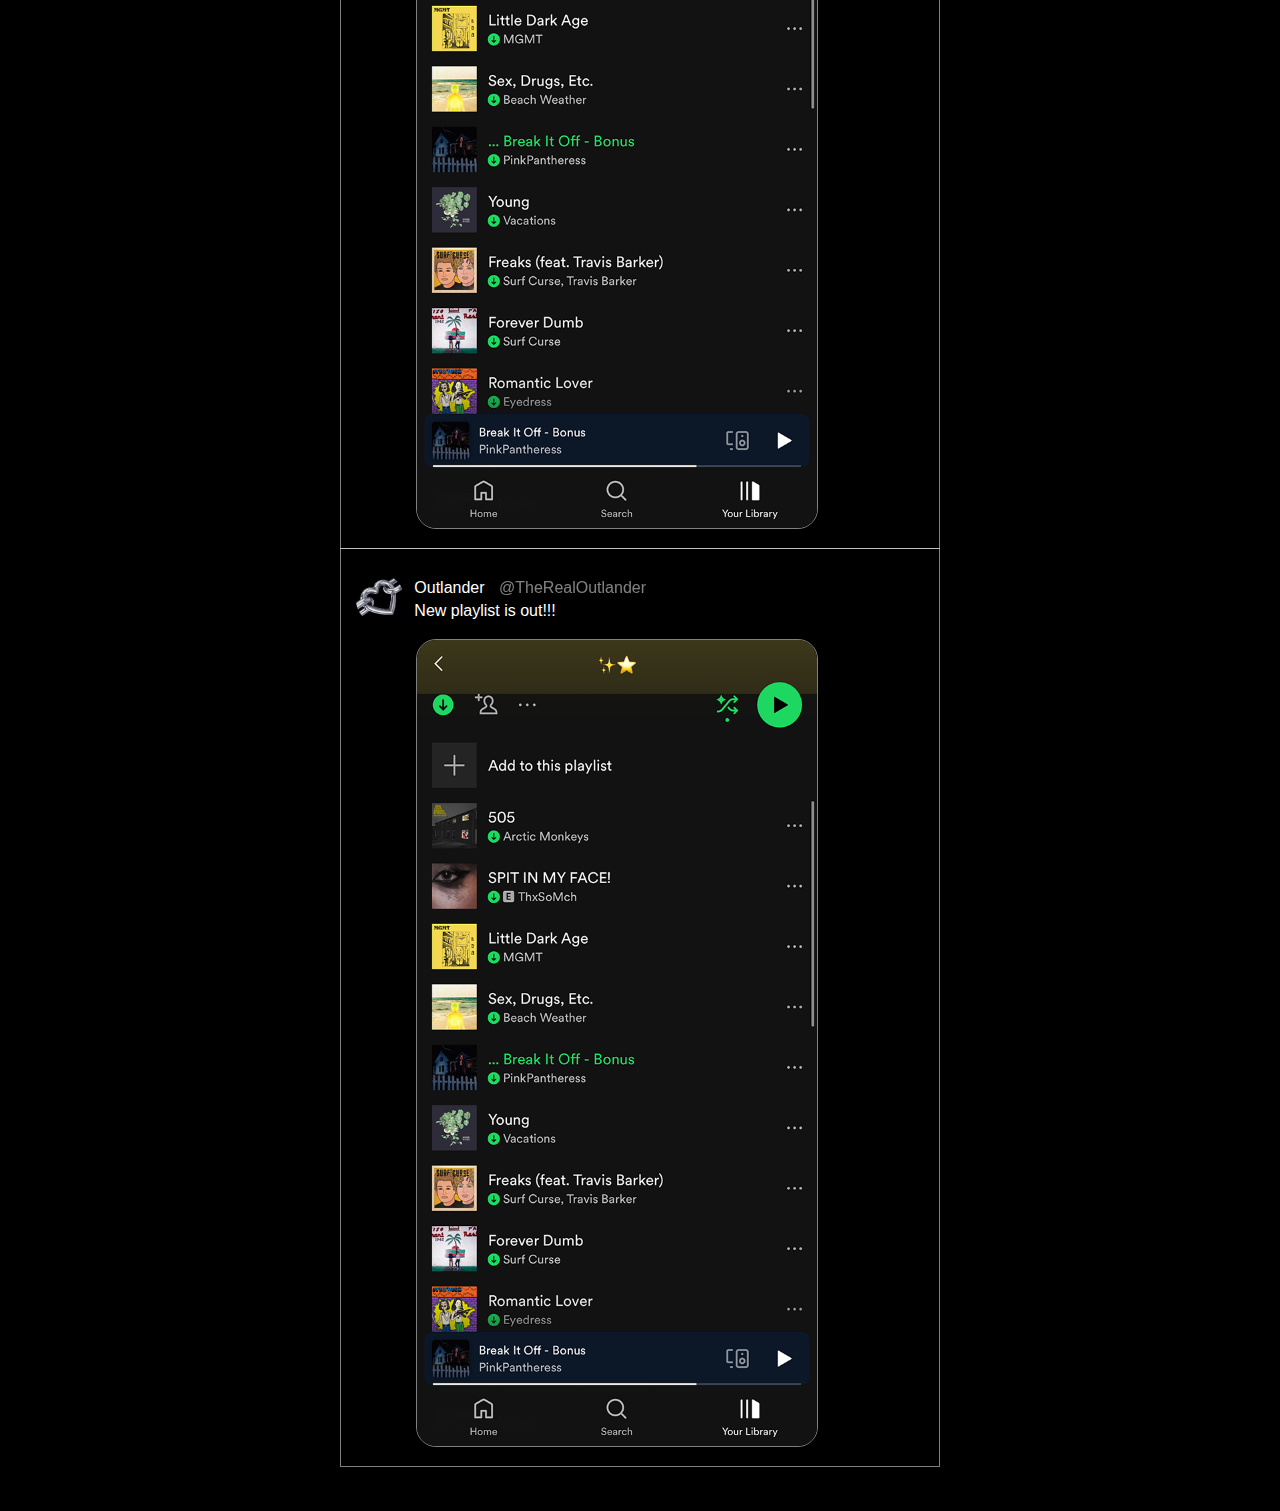
==== commit 8f92576a: "yurrrp" ====
--- a/thefeed.html
+++ b/thefeed.html
@@ -135,6 +135,7 @@
                 <div class="tweet">  
                     <p id="tweettext"> type something here </p> 
                 </div>
+
                 <section>  
                     <div class="post">
                         <img class="profilepic" src="img/Discoball.jpeg" alt="Default Profile Picture"> 
@@ -150,16 +151,18 @@
             
 
             </section>
-            <section>  
-                <div class="post">
-                    <img class="profilepic" src="img/DVD1.jpg" alt="Default Profile Picture"> 
-                <div class="profilepictext">
-                    <span class="username" style="opacity: 100%;">  P!NK </span> 
-                    <span class="username" > @Pinkkkkkkkkk </span>  
-                    <p>  New Lockscreen Walppaper is gas</p>
-                </div>
-            
-                </div>
+
+            <section>  
+                    <div class="post">
+                        <img class="profilepic" src="img/DVD1.jpg" alt="Default Profile Picture"> 
+                            <div class="profilepictext">
+                                <span class="username" style="opacity: 100%;">  P!NK </span> 
+                                <span class="username" > @Pinkkkkkkkkk </span>  
+                                 <p>  New Lockscreen Walppaper is gas</p>
+                            </div>
+            
+                    </div>
+
             <img class="pics" src="img/Lock-Screen.png" alt="lock screen barbie">
            
             </section>
@@ -167,13 +170,13 @@
             <section>  
                 <div class="post">
                     <a href="https://www.chromehearts.com/"> 
-                    <img class="profilepic" src="img/ChromeHearts.jpg" alt="Chrome Hearts"> 
+                        <img class="profilepic" src="img/ChromeHearts.jpg" alt="Chrome Hearts"> 
                     </a>
-                <div class="profilepictext">
-                    <span class="username" style="opacity: 100%;">  Chrome Hearts </span> 
-                    <span class="username" > @chromeheartsusa </span>  
-                    <p>  ChromeHearts x Barbie </p>
-                </div>
+                        <div class="profilepictext">
+                             <span class="username" style="opacity: 100%;">  Chrome Hearts </span> 
+                            <span class="username" > @chromeheartsusa </span>  
+                            <p>  ChromeHearts x Barbie </p>
+                        </div>
             
                 </div>
                 
@@ -184,11 +187,11 @@
             <section>  
                 <div class="post">
                     <img class="profilepic" src="img/ChainLove2.jpg" alt="Default Profile Picture"> 
-                <div class="profilepictext">
-                    <span class="username" style="opacity: 100%;">  Outlander </span> 
-                    <span class="username" > @TheRealOutlander </span>  
-                    <p>  New playlist is out!!! </p>
-                </div>
+                     <div class="profilepictext">
+                        <span class="username" style="opacity: 100%;">  Outlander </span> 
+                        <span class="username" > @TheRealOutlander </span>  
+                        <p>  New playlist is out!!! </p>
+                    </div>
             
                 </div>
             <img class="pics" src="img/Spotify.png" alt="Spotify">
@@ -198,11 +201,11 @@
             <section>  
                 <div class="post">
                     <img class="profilepic" src="img/8Ball.jpeg" alt="Default Profile Picture"> 
-                <div class="profilepictext">
-                    <span class="username" style="opacity: 100%;">  Moneeeey </span> 
-                    <span class="username" > @mesmaili </span>  
-                    <p>  ✨ September aesshtteitc photo dump ✨ </p>
-                </div>
+                        <div class="profilepictext">
+                            <span class="username" style="opacity: 100%;">  Moneeeey </span> 
+                            <span class="username" > @mesmaili </span>  
+                            <p>  ✨ September aesshtteitc photo dump ✨ </p>
+                        </div>
             
                 </div>
             <img class="pics" src="img/Photos.png" alt="photos">
@@ -212,39 +215,39 @@
             <section>  
                 <div class="post">
                     <img class="profilepic" src="img/Lips.jpeg" alt="Lips on fire"> 
-                <div class="profilepictext">
-                    <span class="username" style="opacity: 100%;">  Saint </span> 
-                    <span class="username" > @saint </span>  
-                    <p>  💚 </p>
-                </div>
-            
-                </div>
+                        <div class="profilepictext">
+                            <span class="username" style="opacity: 100%;">  Saint </span> 
+                            <span class="username" > @saint </span>  
+                            <p>  💚 </p>
+                        </div>
+                </div>
+
             <img id="picone" src="img/CAR2.png" alt="bet" style="border-radius: 20px;">
             
             </section>
 
             <section>  
-                <div class="post">
-                    <img class="profilepic" src="img/ChainLove2.jpg" alt="Default Profile Picture"> 
-                <div class="profilepictext">
-                    <span class="username" style="opacity: 100%;">  Outlander </span> 
-                    <span class="username" > @TheRealOutlander </span>  
-                    <p>  New playlist is out!!! </p>
-                </div>
-            
-                </div>
-            <img class="pics" src="img/Spotify.png" alt="Spotify">
-            
-            </section>
-
-            <section>  
-                <div class="post">
-                    <img class="profilepic" src="img/ChainLove2.jpg" alt="Default Profile Picture"> 
-                <div class="profilepictext">
-                    <span class="username" style="opacity: 100%;">  Outlander </span> 
-                    <span class="username" > @TheRealOutlander </span>  
-                    <p>  New playlist is out!!! </p>
-                </div>
+                 <div class="post">
+                    <img class="profilepic" src="img/ChainLove2.jpg" alt="Default Profile Picture"> 
+                     <div class="profilepictext">
+                        <span class="username" style="opacity: 100%;">  Outlander </span> 
+                        <span class="username" > @TheRealOutlander </span>  
+                        <p>  New playlist is out!!! </p>
+                    </div>
+            
+                </div>
+            <img class="pics" src="img/Spotify.png" alt="Spotify">
+            
+            </section>
+
+            <section>  
+                <div class="post">
+                    <img class="profilepic" src="img/ChainLove2.jpg" alt="Default Profile Picture"> 
+                     <div class="profilepictext">
+                        <span class="username" style="opacity: 100%;">  Outlander </span> 
+                        <span class="username" > @TheRealOutlander </span>  
+                        <p>  New playlist is out!!! </p>
+                    </div>
             
                 </div>
             <img class="pics" src="img/Spotify.png" alt="Spotify">
@@ -271,39 +274,39 @@
             <section>  
                 <div class="post">
                     <img class="profilepic" src="img/ChainLove2.jpg" alt="Default Profile Picture"> 
-                <div class="profilepictext">
-                    <span class="username" style="opacity: 100%;">  Outlander </span> 
-                    <span class="username" > @TheRealOutlander </span>  
-                    <p>  New playlist is out!!! </p>
-                </div>
-            
-                </div>
-            <img class="pics" src="img/Spotify.png" alt="Spotify">
-            
-            </section>
-
-            <section>  
-                <div class="post">
-                    <img class="profilepic" src="img/ChainLove2.jpg" alt="Default Profile Picture"> 
-                <div class="profilepictext">
-                    <span class="username" style="opacity: 100%;">  Outlander </span> 
-                    <span class="username" > @TheRealOutlander </span>  
-                    <p>  New playlist is out!!! </p>
-                </div>
-            
-                </div>
-            <img class="pics" src="img/Spotify.png" alt="Spotify">
-            
-            </section>
-
-            <section>  
-                <div class="post">
-                    <img class="profilepic" src="img/ChainLove2.jpg" alt="Default Profile Picture"> 
-                <div class="profilepictext">
-                    <span class="username" style="opacity: 100%;">  Outlander </span> 
-                    <span class="username" > @TheRealOutlander </span>  
-                    <p>  New playlist is out!!! </p>
-                </div>
+                     <div class="profilepictext">
+                        <span class="username" style="opacity: 100%;">  Outlander </span> 
+                        <span class="username" > @TheRealOutlander </span>  
+                        <p>  New playlist is out!!! </p>
+                    </div>
+            
+                </div>
+            <img class="pics" src="img/Spotify.png" alt="Spotify">
+            
+            </section>
+
+            <section>  
+                <div class="post">
+                    <img class="profilepic" src="img/ChainLove2.jpg" alt="Default Profile Picture"> 
+                     <div class="profilepictext">
+                        <span class="username" style="opacity: 100%;">  Outlander </span> 
+                        <span class="username" > @TheRealOutlander </span>  
+                        <p>  New playlist is out!!! </p>
+                    </div>
+            
+                </div>
+            <img class="pics" src="img/Spotify.png" alt="Spotify">
+            
+            </section>
+
+            <section>  
+                <div class="post">
+                    <img class="profilepic" src="img/ChainLove2.jpg" alt="Default Profile Picture"> 
+                     <div class="profilepictext">
+                        <span class="username" style="opacity: 100%;">  Outlander </span> 
+                        <span class="username" > @TheRealOutlander </span>  
+                        <p>  New playlist is out!!! </p>
+                    </div>
             
                 </div>
             <img class="pics" src="img/Spotify.png" alt="Spotify">
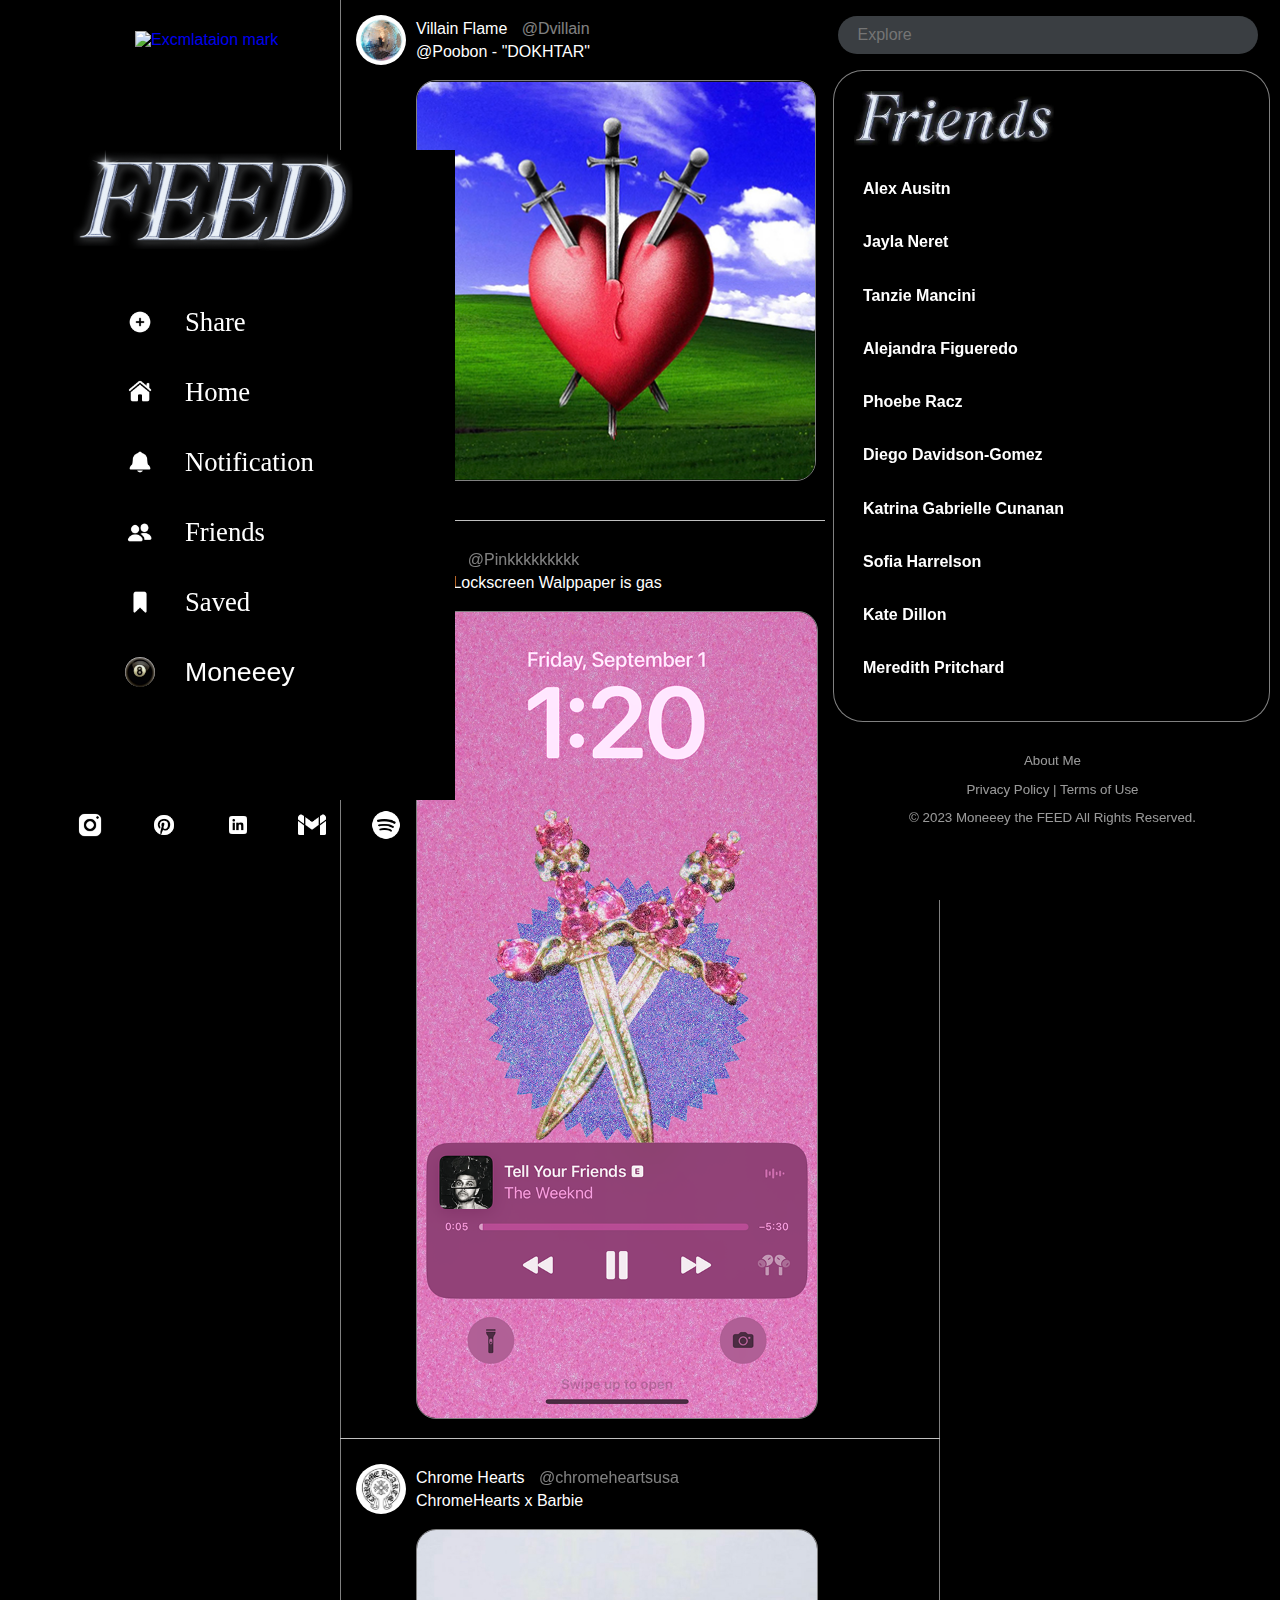
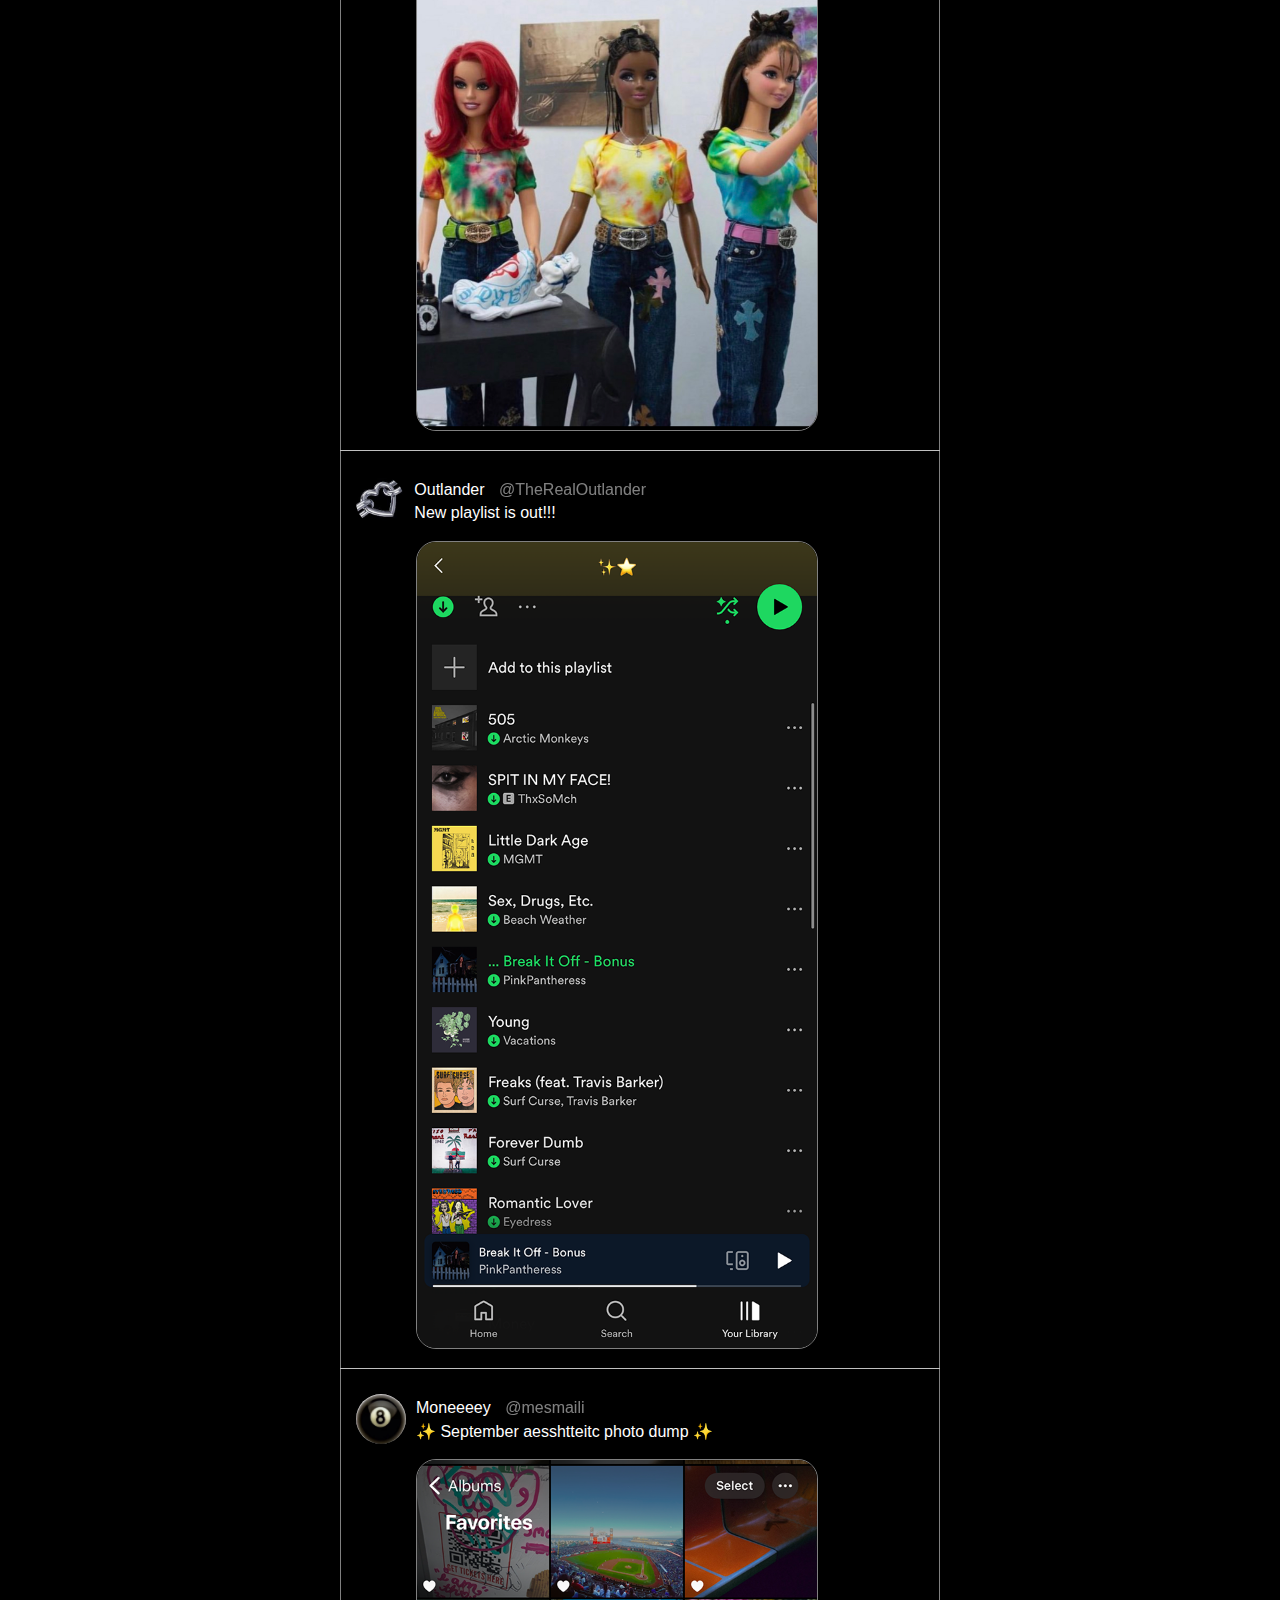
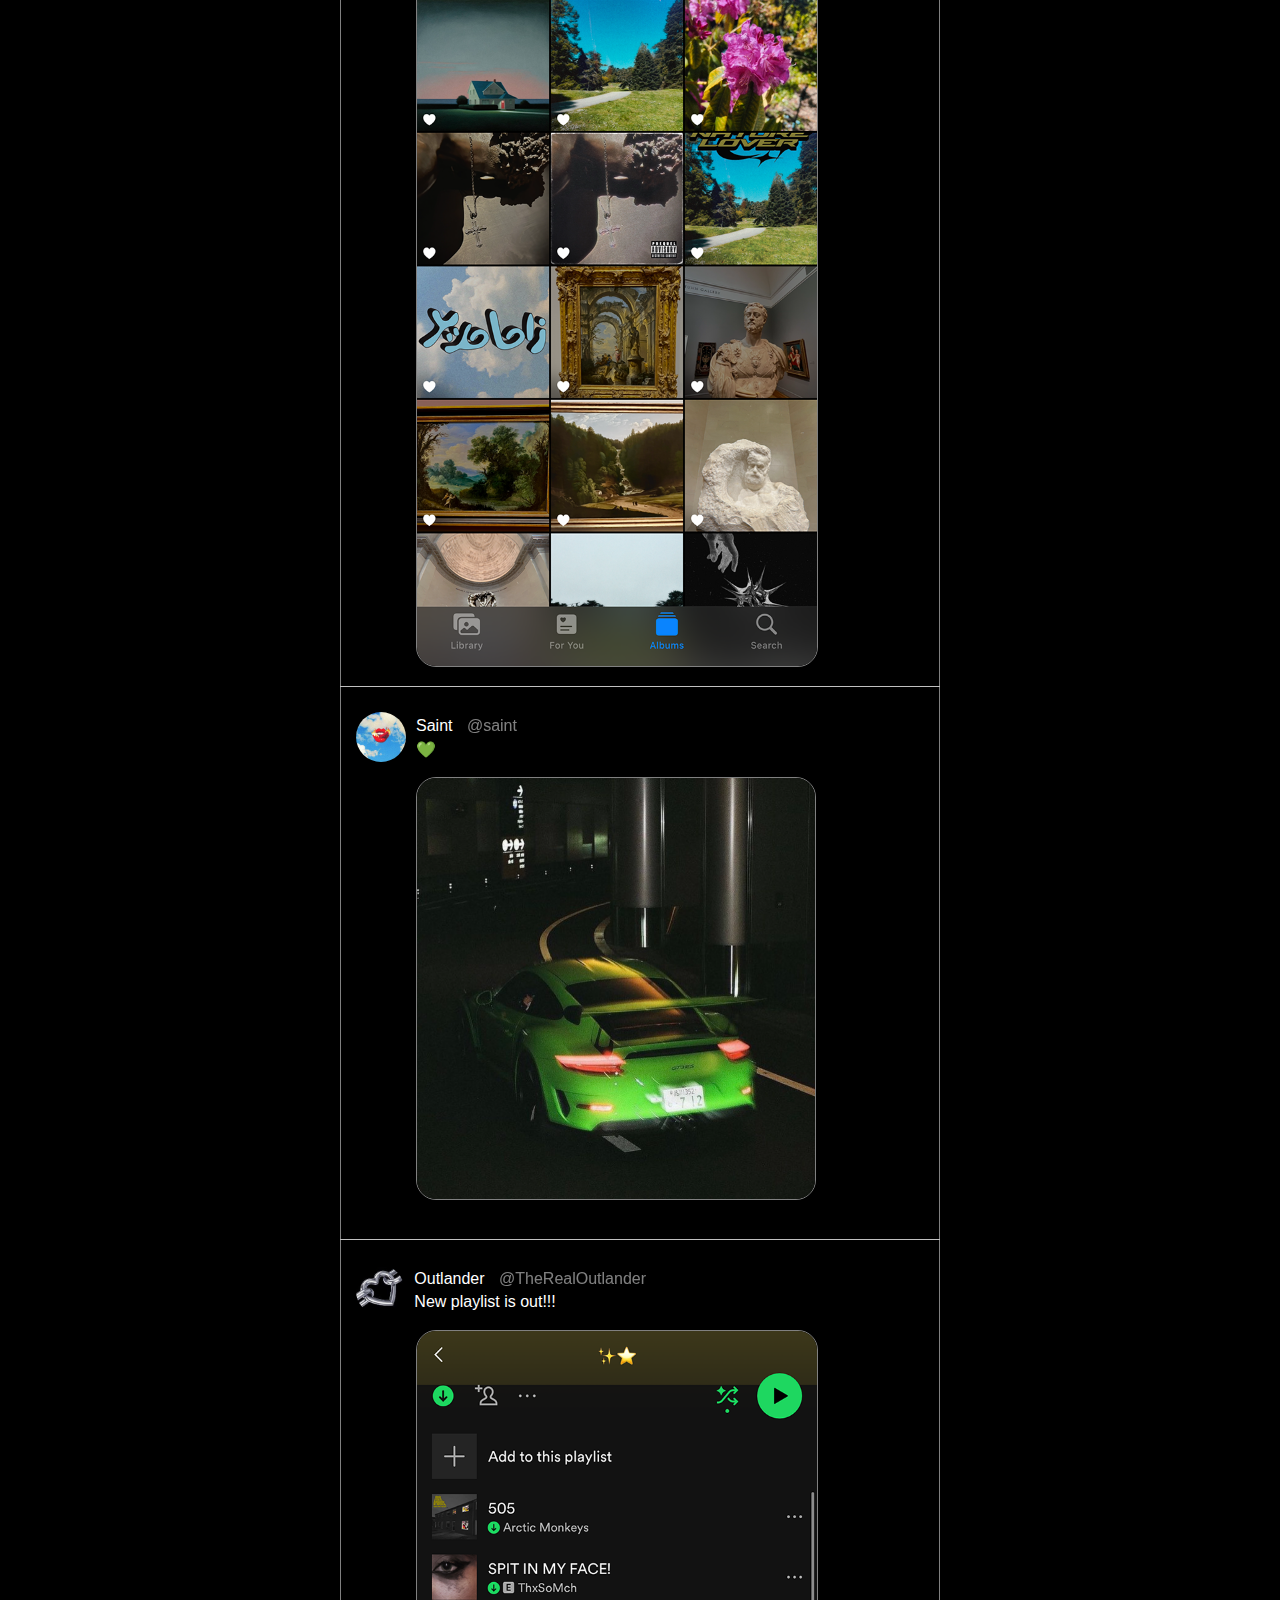
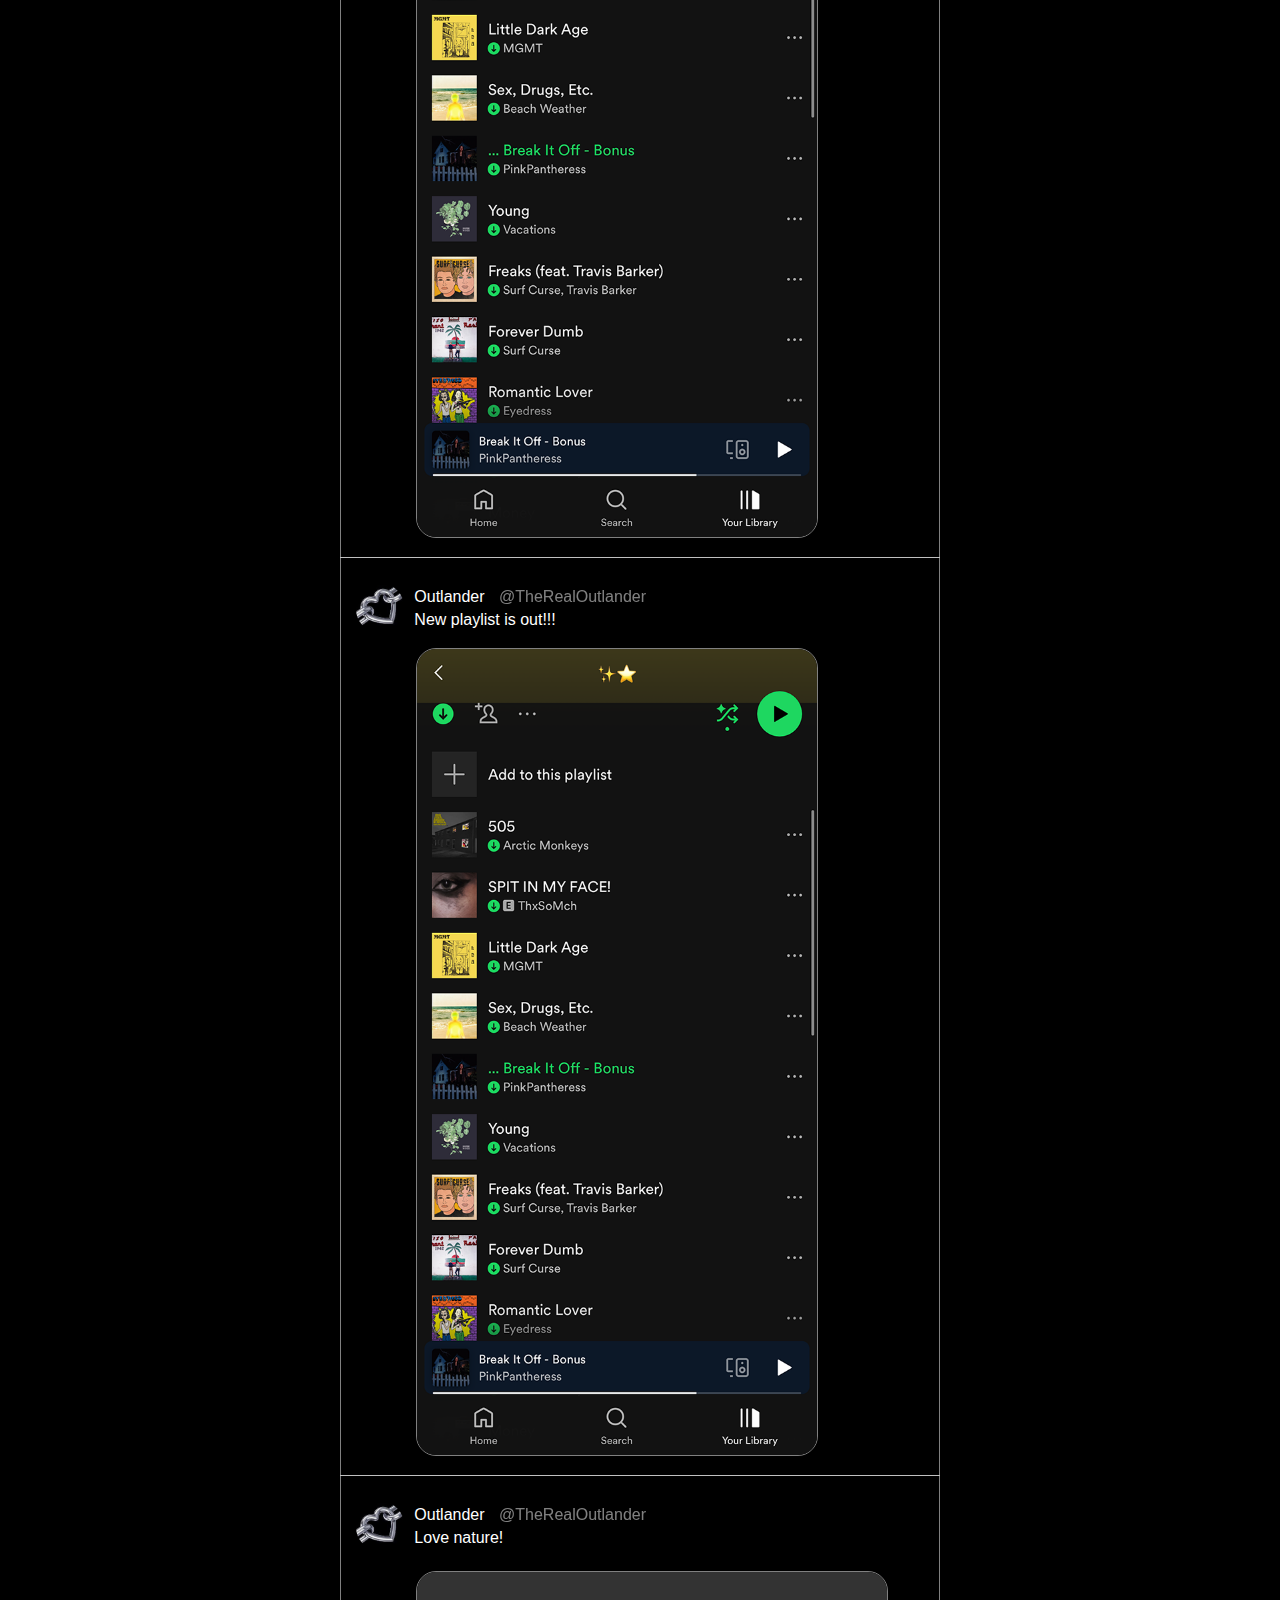
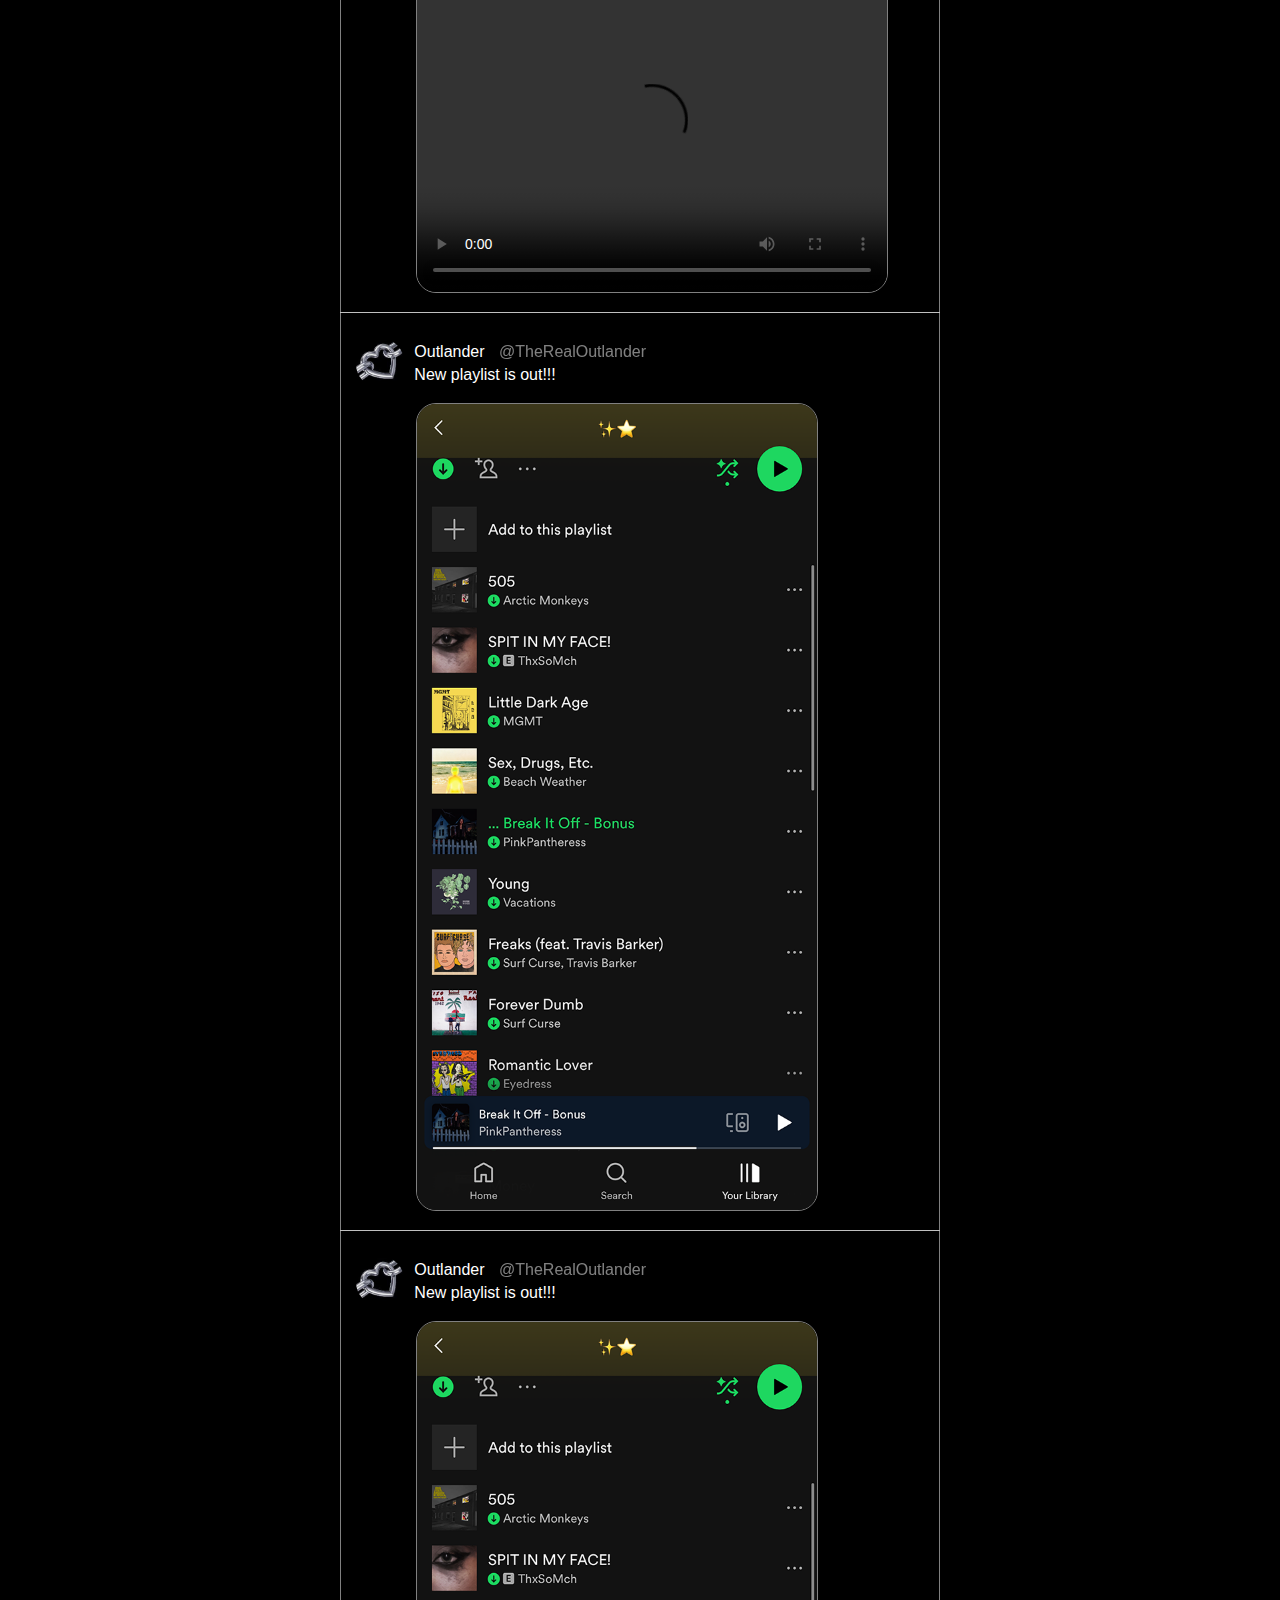
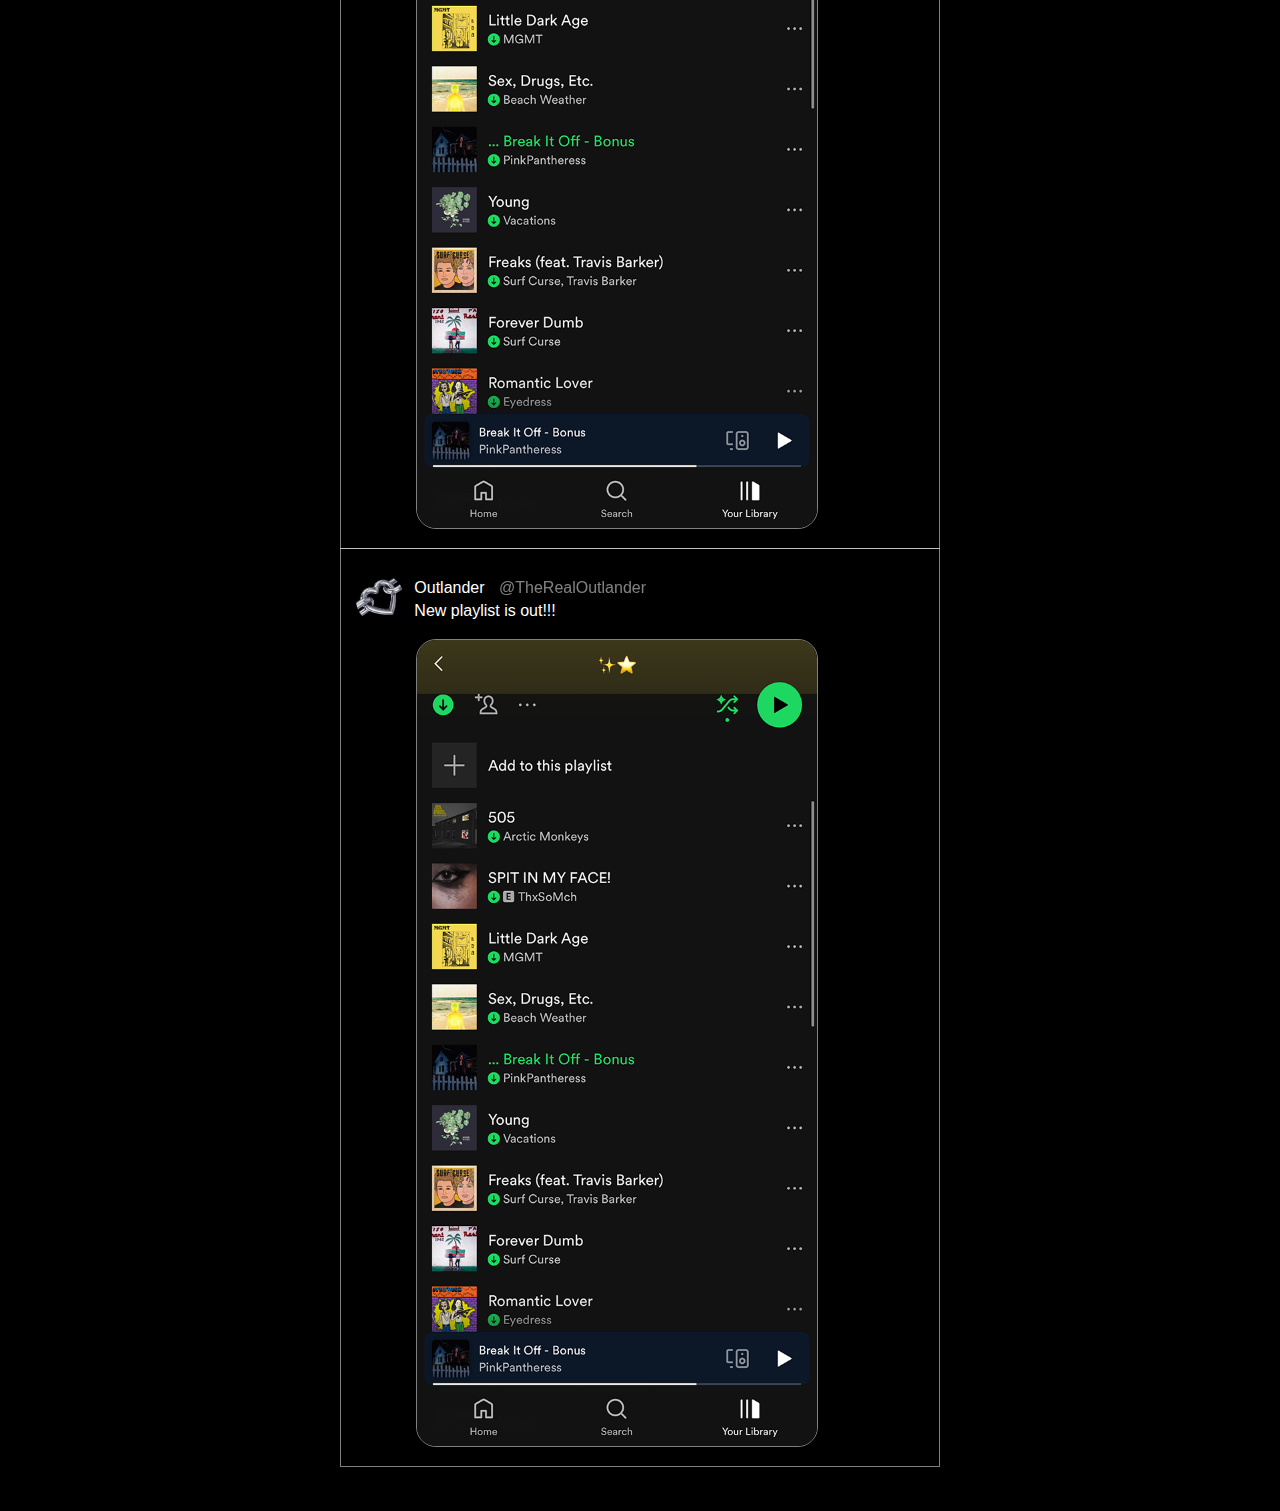
==== commit 68f8a3b5: "NEWEWR" ====
--- a/thefeed.html
+++ b/thefeed.html
@@ -265,7 +265,7 @@
             
                 </div>
                 <video width="470" height="320" controls id="video">
-                    <source src="img/IMG_8634.MOV" type="video/mp4" >
+                    <source src="img/Natureee.mp4" type="video/mp4" >
                     Your browser does not support the video tag.
                 </video>
             
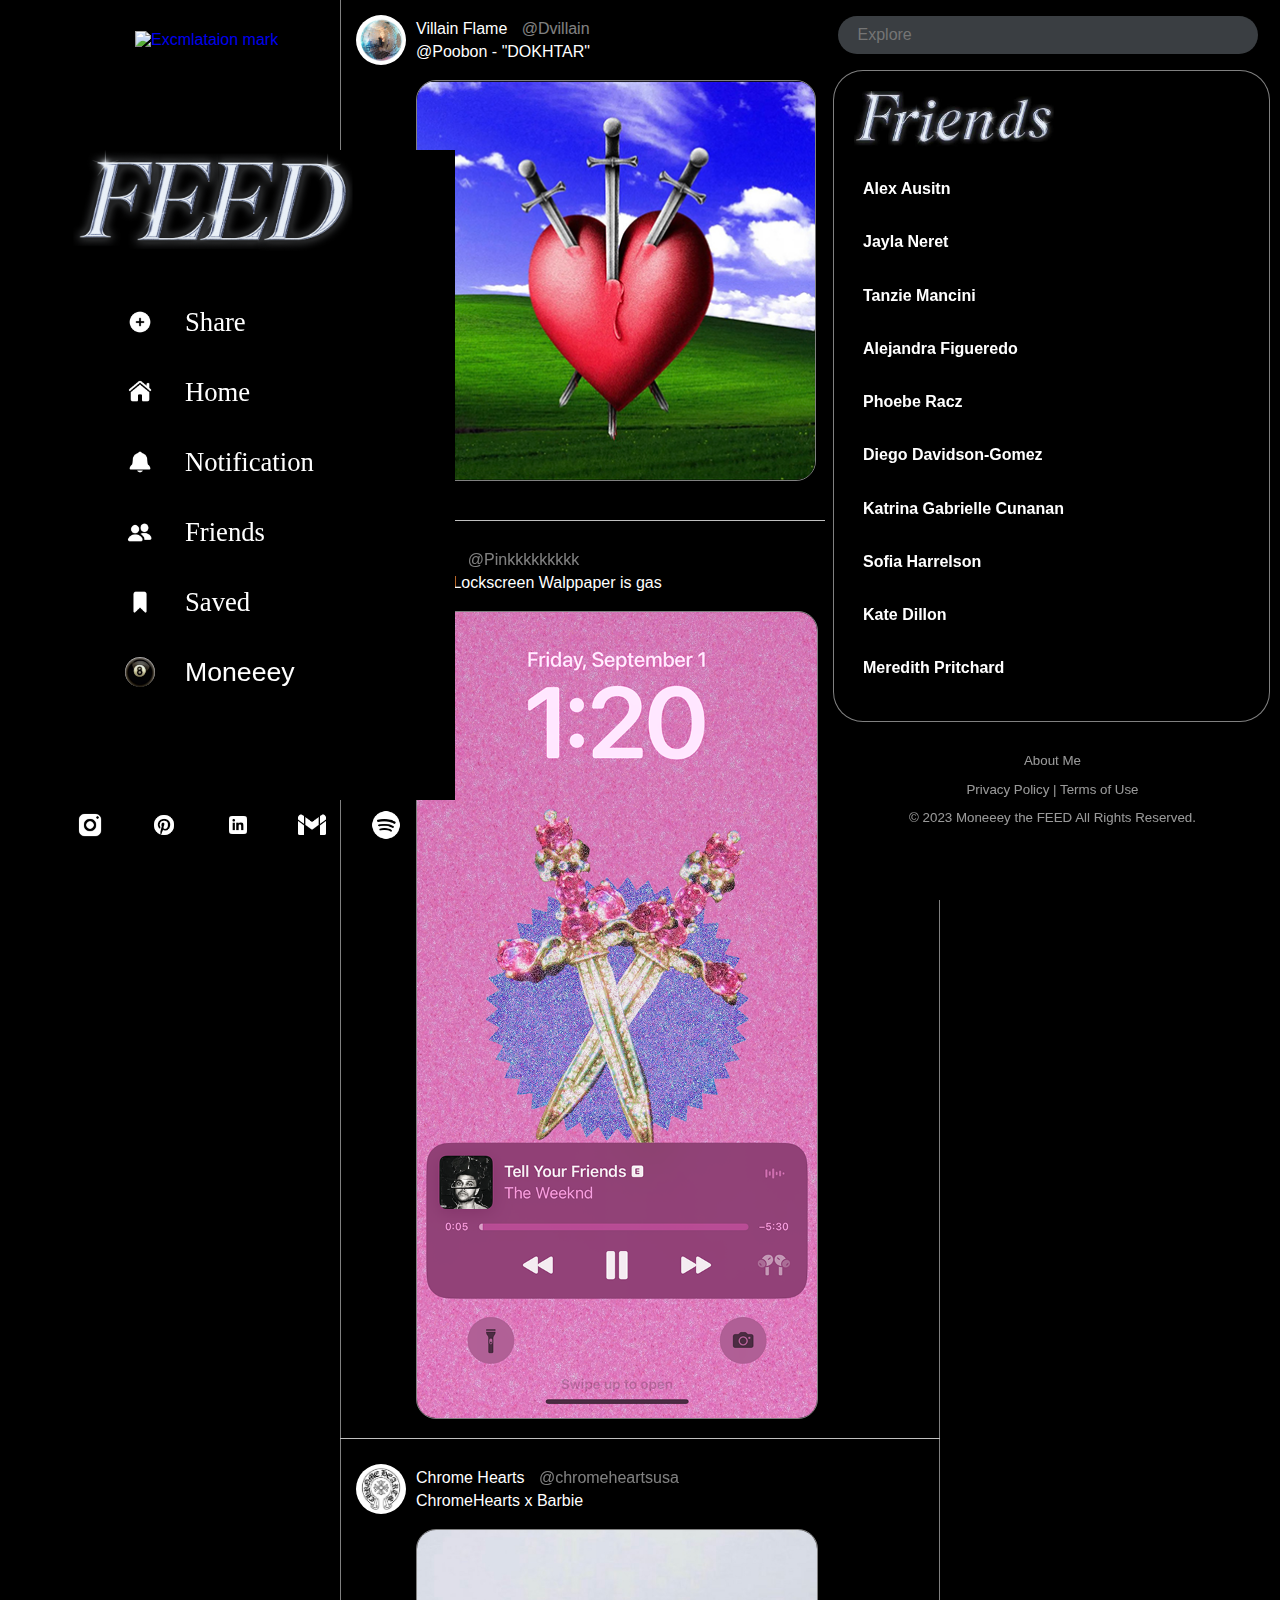
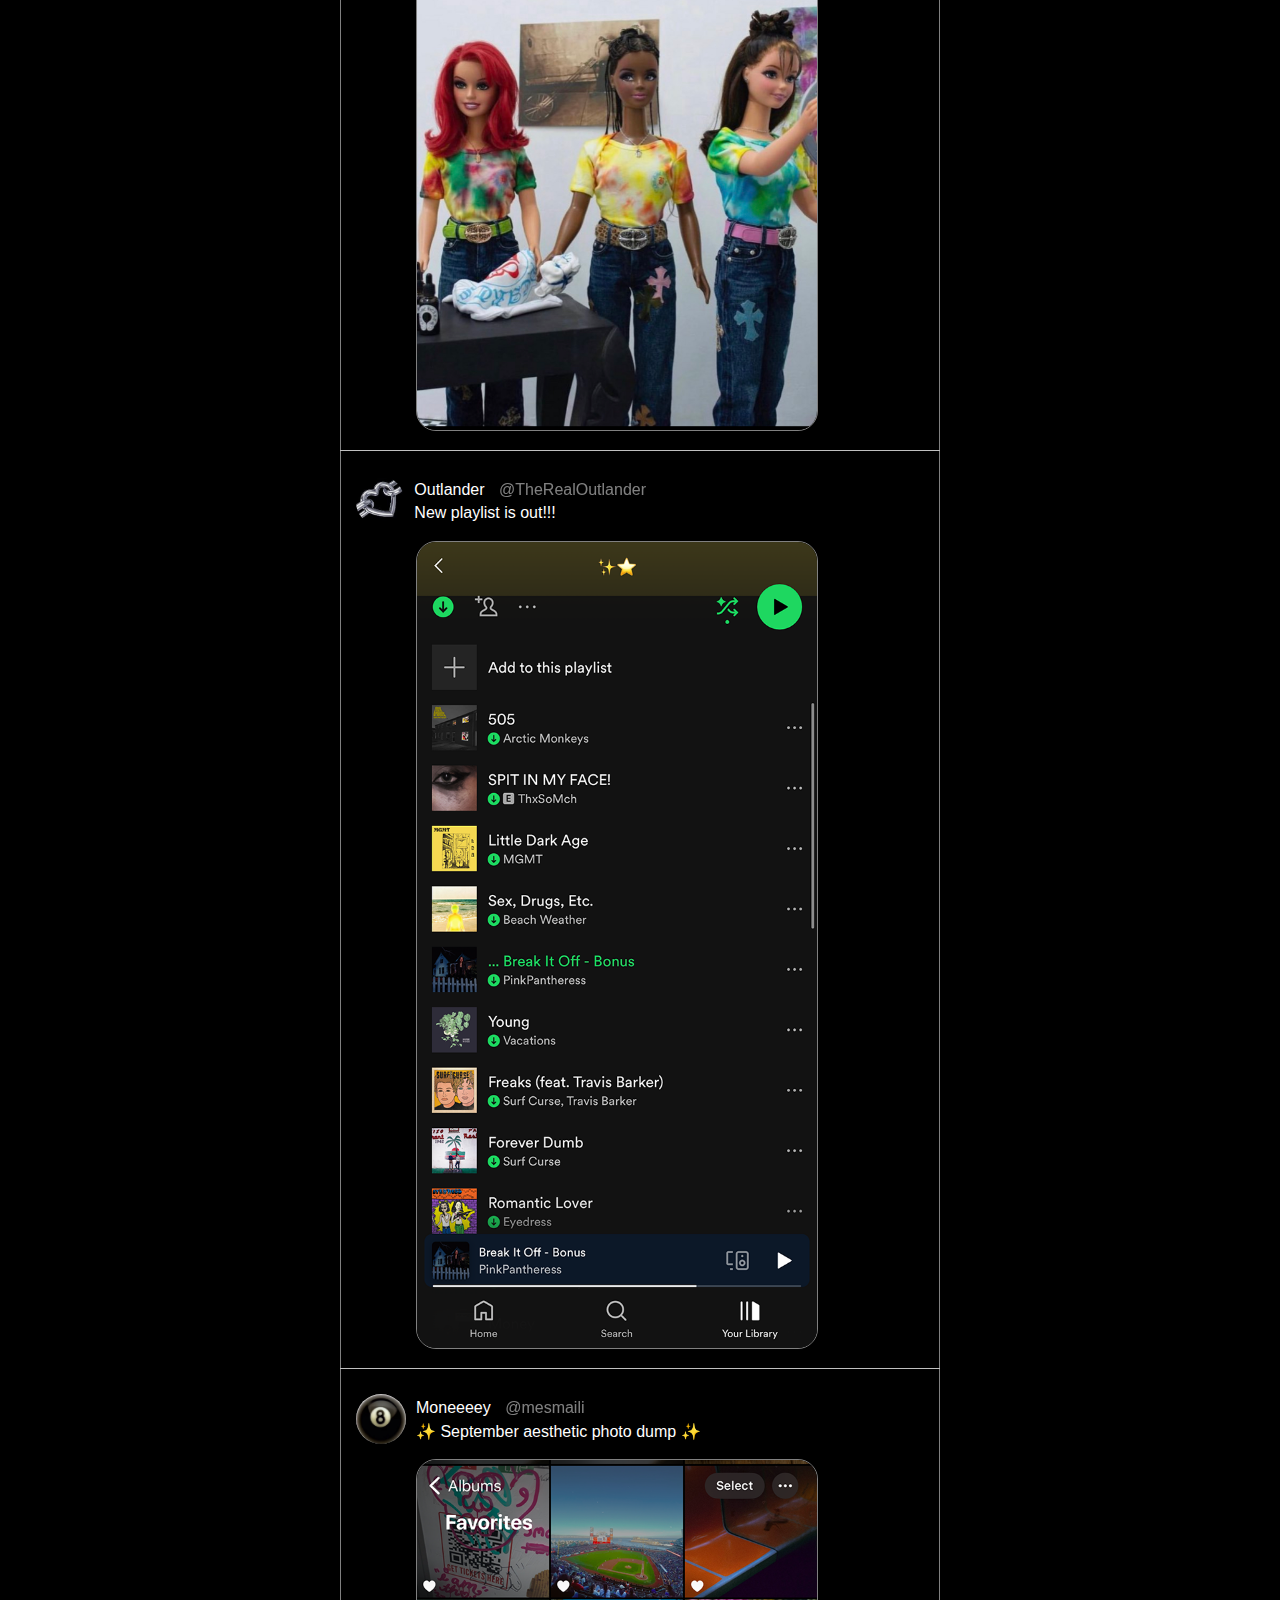
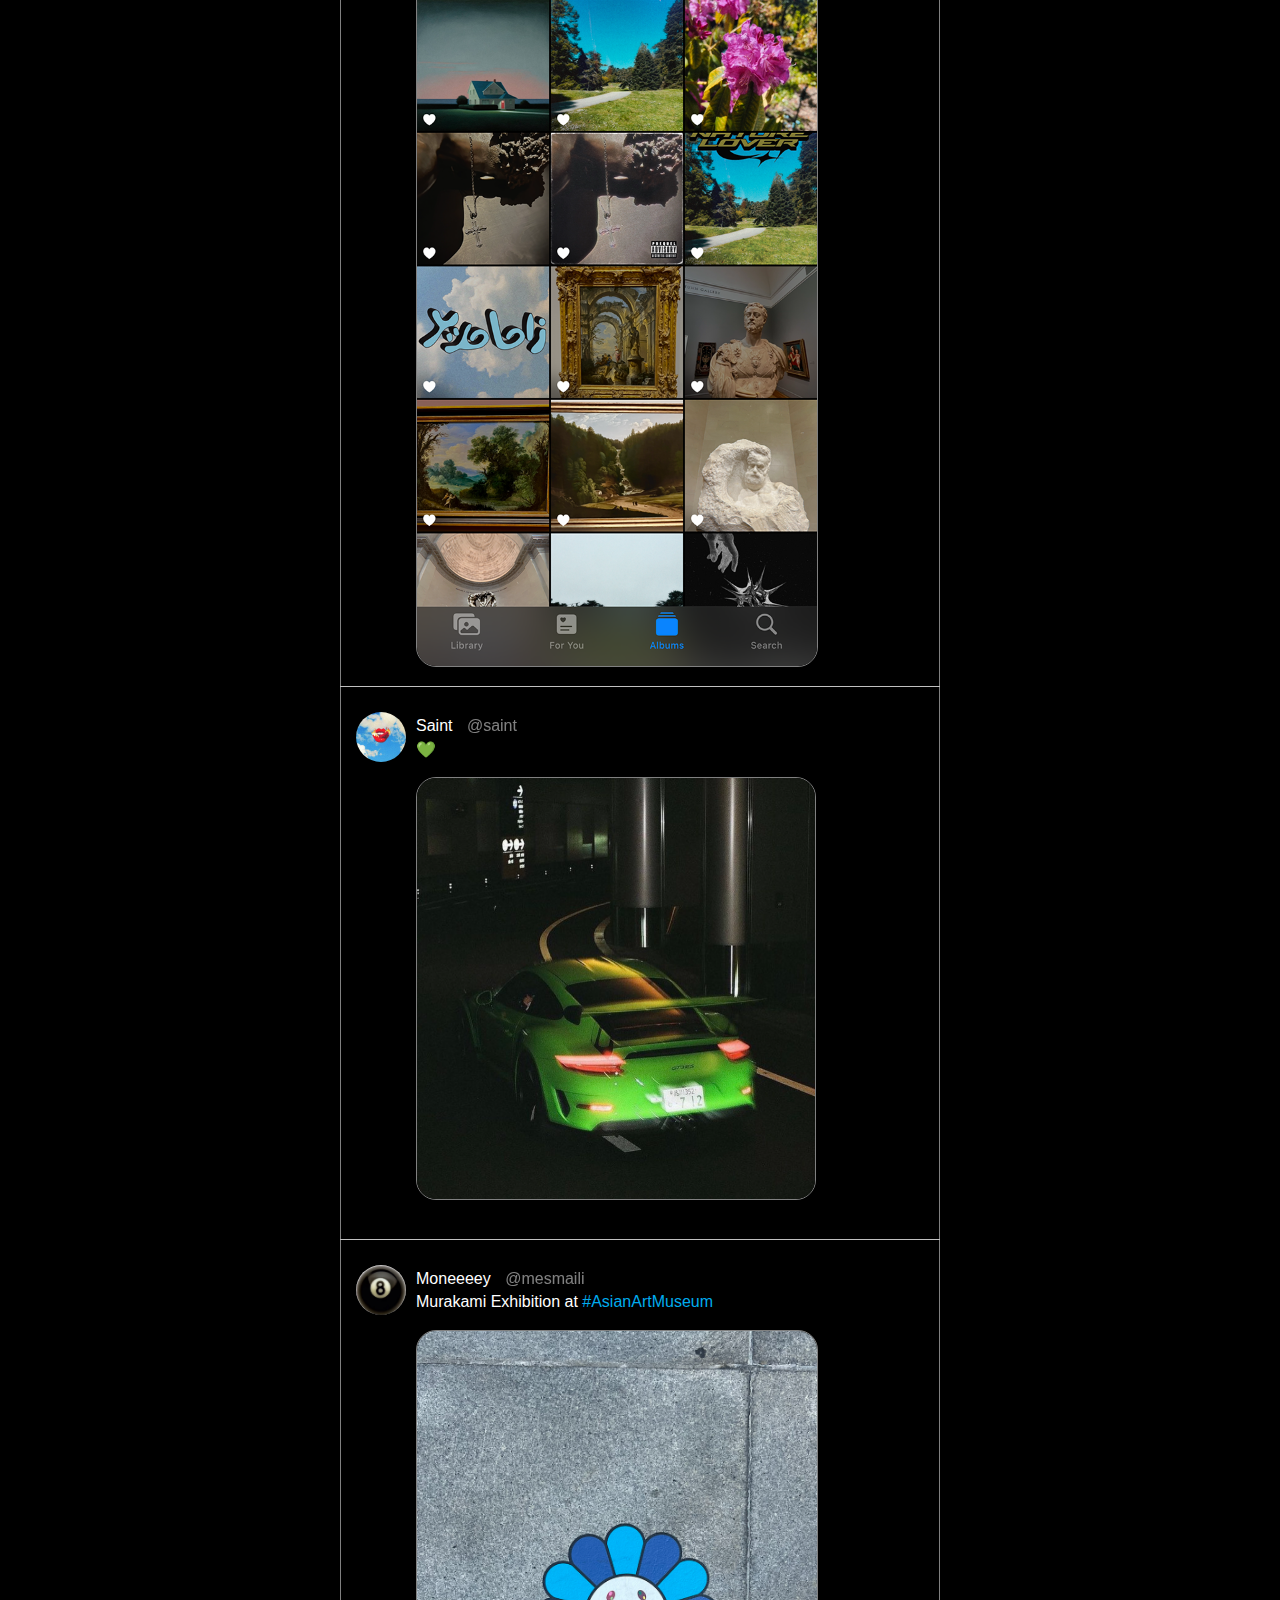
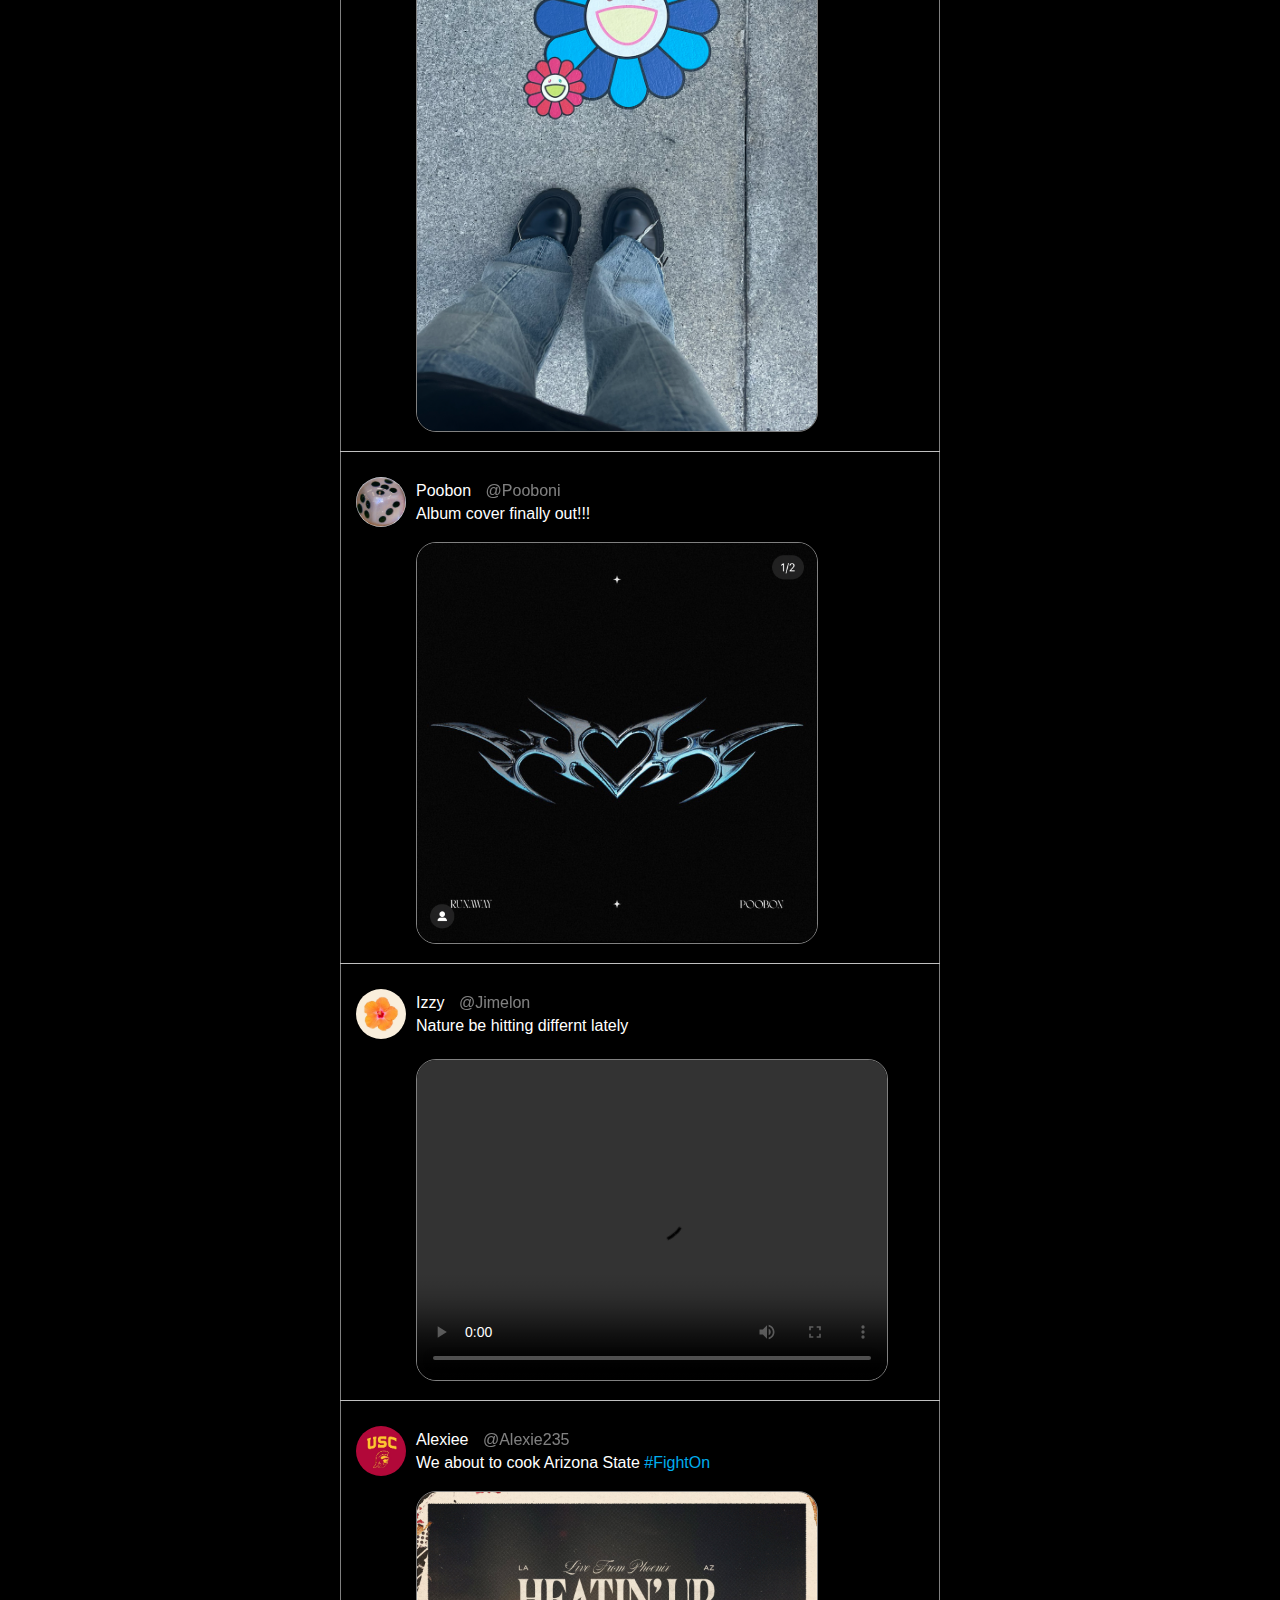
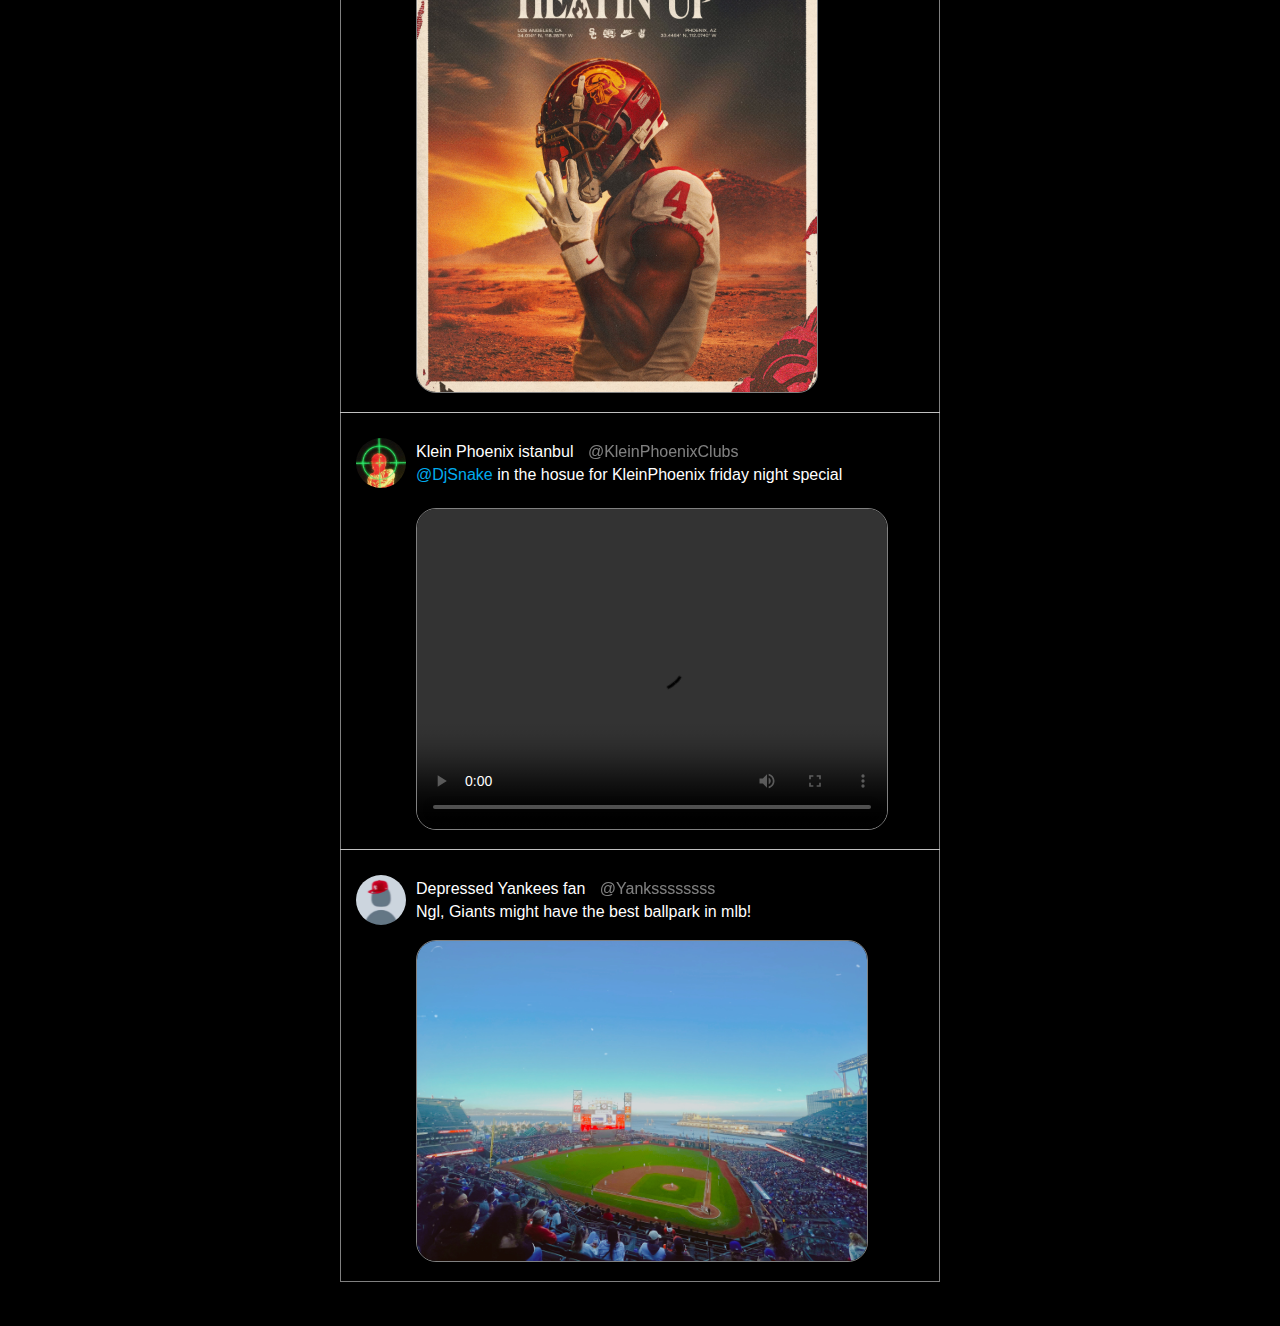
==== commit c69da713: "cooked" ====
--- a/thefeed.html
+++ b/thefeed.html
@@ -204,7 +204,7 @@
                         <div class="profilepictext">
                             <span class="username" style="opacity: 100%;">  Moneeeey </span> 
                             <span class="username" > @mesmaili </span>  
-                            <p>  ✨ September aesshtteitc photo dump ✨ </p>
+                            <p>  ✨ September aesthetic photo dump ✨ </p>
                         </div>
             
                 </div>
@@ -228,39 +228,39 @@
 
             <section>  
                  <div class="post">
-                    <img class="profilepic" src="img/ChainLove2.jpg" alt="Default Profile Picture"> 
-                     <div class="profilepictext">
-                        <span class="username" style="opacity: 100%;">  Outlander </span> 
-                        <span class="username" > @TheRealOutlander </span>  
-                        <p>  New playlist is out!!! </p>
-                    </div>
-            
-                </div>
-            <img class="pics" src="img/Spotify.png" alt="Spotify">
-            
-            </section>
-
-            <section>  
-                <div class="post">
-                    <img class="profilepic" src="img/ChainLove2.jpg" alt="Default Profile Picture"> 
-                     <div class="profilepictext">
-                        <span class="username" style="opacity: 100%;">  Outlander </span> 
-                        <span class="username" > @TheRealOutlander </span>  
-                        <p>  New playlist is out!!! </p>
-                    </div>
-            
-                </div>
-            <img class="pics" src="img/Spotify.png" alt="Spotify">
-            
-            </section>
-
-            <section>  
-                <div class="post">
-                    <img class="profilepic" src="img/ChainLove2.jpg" alt="Default Profile Picture"> 
+                    <img class="profilepic" src="img/8Ball.jpeg" alt="Default Profile Picture"> 
+                     <div class="profilepictext">
+                        <span class="username" style="opacity: 100%;">  Moneeeey </span> 
+                        <span class="username" > @mesmaili </span>  
+                        <p>  Murakami Exhibition at <span style="color: #00acee;"> #AsianArtMuseum </span> </p>
+                    </div>
+            
+                </div>
+            <img class="pics" src="img/Flowerss.png" alt="Murakami" style="height: 700px;">
+            
+            </section>
+
+            <section>  
+                <div class="post">
+                    <img class="profilepic" src="img/Dicy.jpeg" alt="Default Profile Picture"> 
+                     <div class="profilepictext">
+                        <span class="username" style="opacity: 100%;">  Poobon </span> 
+                        <span class="username" > @Pooboni</span>  
+                        <p>  Album cover finally out!!! </p>
+                    </div>
+            
+                </div>
+            <img class="pics" src="img/Chromeheart.jpg" alt="Poboon" style="height: 400px;">
+            
+            </section>
+
+            <section>  
+                <div class="post">
+                    <img class="profilepic" src="img/Flowerrere.jpg" alt="Default Profile Picture"> 
                 <div class="profilepictext">
-                    <span class="username" style="opacity: 100%;">  Outlander </span> 
-                    <span class="username" > @TheRealOutlander </span>  
-                    <p>  Love nature! </p>
+                    <span class="username" style="opacity: 100%;">  Izzy </span> 
+                    <span class="username" > @Jimelon </span>  
+                    <p>  Nature be hitting differnt lately  </p>
                 </div>
             
                 </div>
@@ -273,43 +273,46 @@
 
             <section>  
                 <div class="post">
-                    <img class="profilepic" src="img/ChainLove2.jpg" alt="Default Profile Picture"> 
-                     <div class="profilepictext">
-                        <span class="username" style="opacity: 100%;">  Outlander </span> 
-                        <span class="username" > @TheRealOutlander </span>  
-                        <p>  New playlist is out!!! </p>
-                    </div>
-            
-                </div>
-            <img class="pics" src="img/Spotify.png" alt="Spotify">
-            
-            </section>
-
-            <section>  
-                <div class="post">
-                    <img class="profilepic" src="img/ChainLove2.jpg" alt="Default Profile Picture"> 
-                     <div class="profilepictext">
-                        <span class="username" style="opacity: 100%;">  Outlander </span> 
-                        <span class="username" > @TheRealOutlander </span>  
-                        <p>  New playlist is out!!! </p>
-                    </div>
-            
-                </div>
-            <img class="pics" src="img/Spotify.png" alt="Spotify">
-            
-            </section>
-
-            <section>  
-                <div class="post">
-                    <img class="profilepic" src="img/ChainLove2.jpg" alt="Default Profile Picture"> 
-                     <div class="profilepictext">
-                        <span class="username" style="opacity: 100%;">  Outlander </span> 
-                        <span class="username" > @TheRealOutlander </span>  
-                        <p>  New playlist is out!!! </p>
-                    </div>
-            
-                </div>
-            <img class="pics" src="img/Spotify.png" alt="Spotify">
+                    <img class="profilepic" src="img/USClogo.jpg" alt="Default Profile Picture"> 
+                     <div class="profilepictext">
+                        <span class="username" style="opacity: 100%;">  Alexiee </span> 
+                        <span class="username" > @Alexie235 </span>  
+                        <p> We about to cook Arizona State <span style="color: #00acee;"> #FightOn</span> </p>
+                    </div>
+            
+                </div>
+            <img class="pics" src="img/USCF.JPG" alt="Spotify" style="height: 500px;">
+            
+            </section>
+
+            <section>  
+                <div class="post">
+                    <img class="profilepic" src="img/Club.jpg" alt="Default Profile Picture"> 
+                     <div class="profilepictext">
+                        <span class="username" style="opacity: 100%;">  Klein Phoenix istanbul </span> 
+                        <span class="username" > @KleinPhoenixClubs </span>  
+                        <p>  <span style="color: #00acee;"> @DjSnake </span> in the hosue for KleinPhoenix friday night special </p>
+                    </div>
+            
+                </div>
+                <video width="470" height="320" controls id="video">
+                    <source src="img/player_export.MP4" type="video/mp4" >
+                    Your browser does not support the video tag.
+                </video>
+            
+            </section>
+
+            <section>  
+                <div class="post">
+                    <img class="profilepic" src="img/yankee.jpg" alt="Default Profile Picture"> 
+                     <div class="profilepictext">
+                        <span class="username" style="opacity: 100%;">  Depressed Yankees fan </span> 
+                        <span class="username" > @Yankssssssss </span>  
+                        <p>  Ngl, Giants might have the best ballpark in mlb! </p>
+                    </div>
+            
+                </div>
+            <img class="pics" src="img/Baseball.JPG" alt="Spotify" style=" width: 450px; height: 320px;" >
             
             </section>
 
--- a/css/stylesheet.css
+++ b/css/stylesheet.css
@@ -447,6 +447,7 @@
    position: fixed;
    border-radius: 30px;
    margin-left: 5px;
+   
 
 }
 
@@ -457,6 +458,7 @@
    opacity: 60%;
    text-align: center;
    font-size: 10pt;
+   color: #ffffff;
 }
 
 #friendspic{
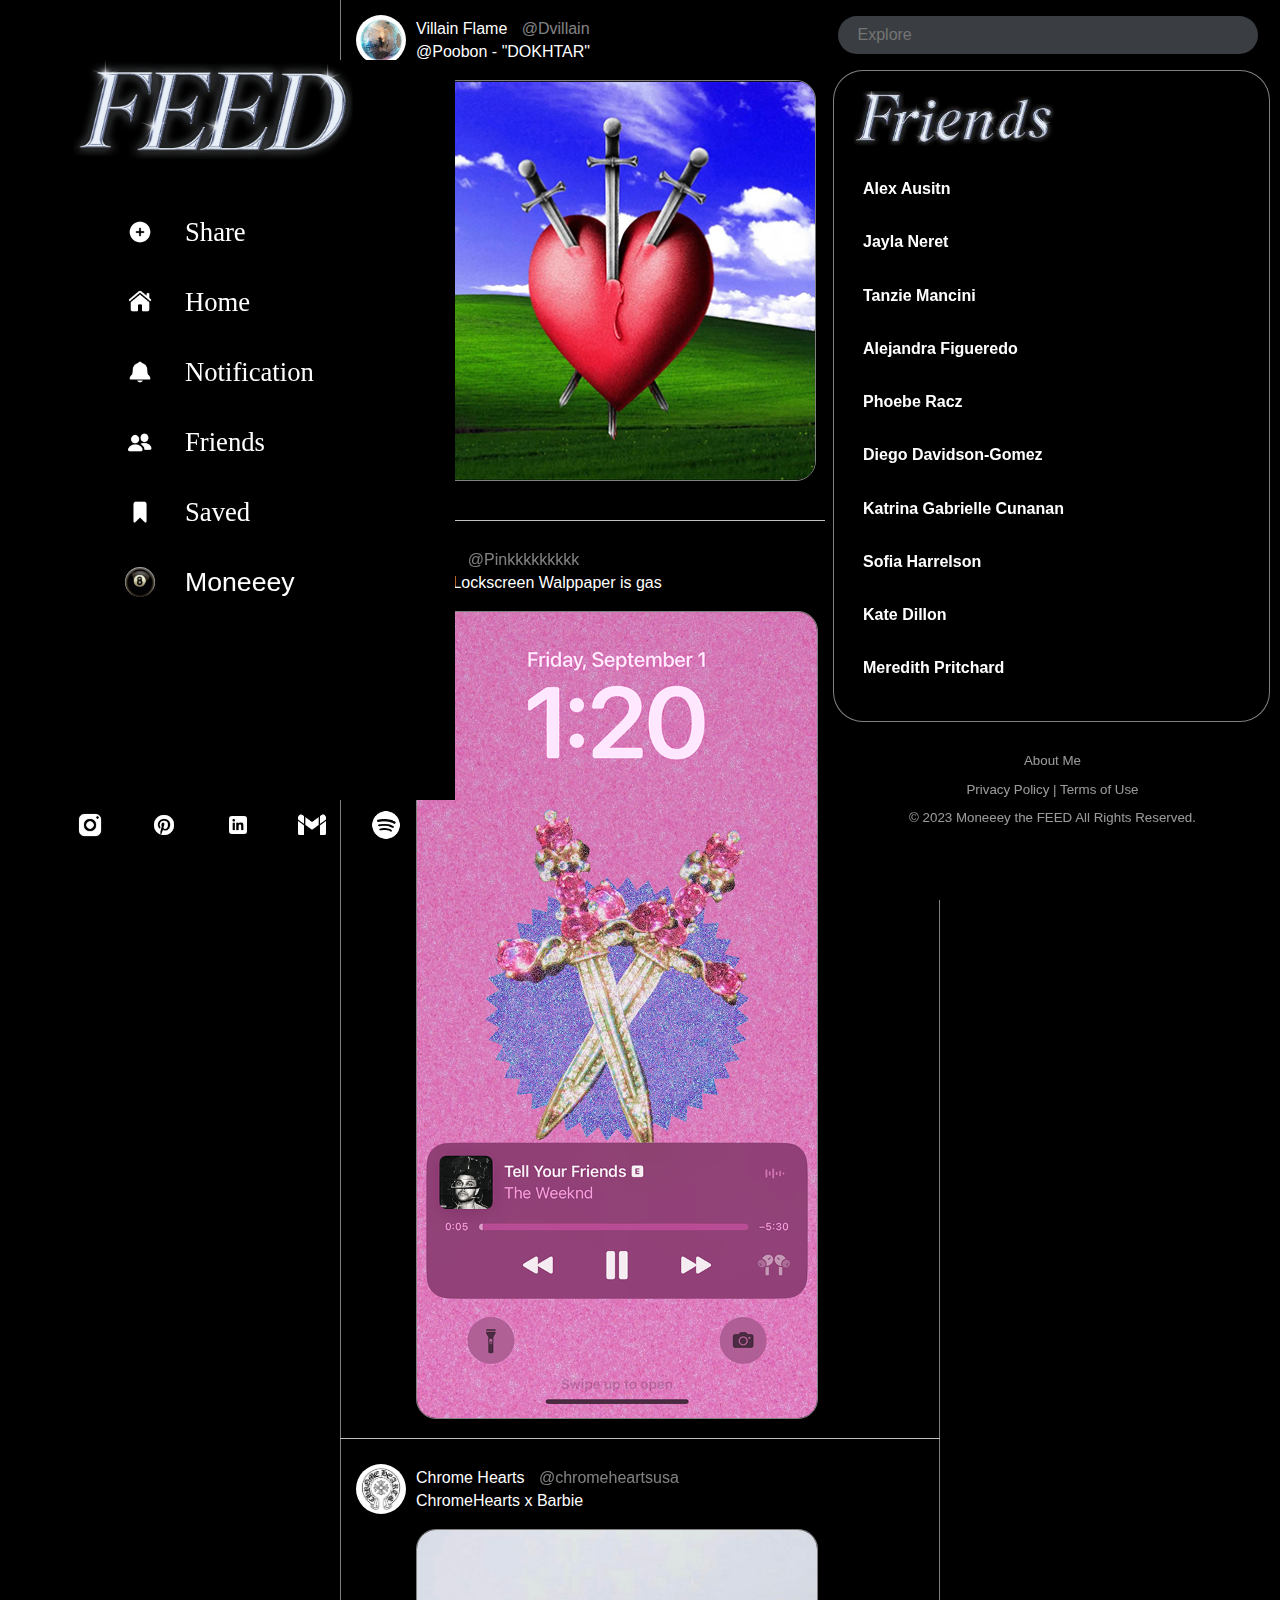
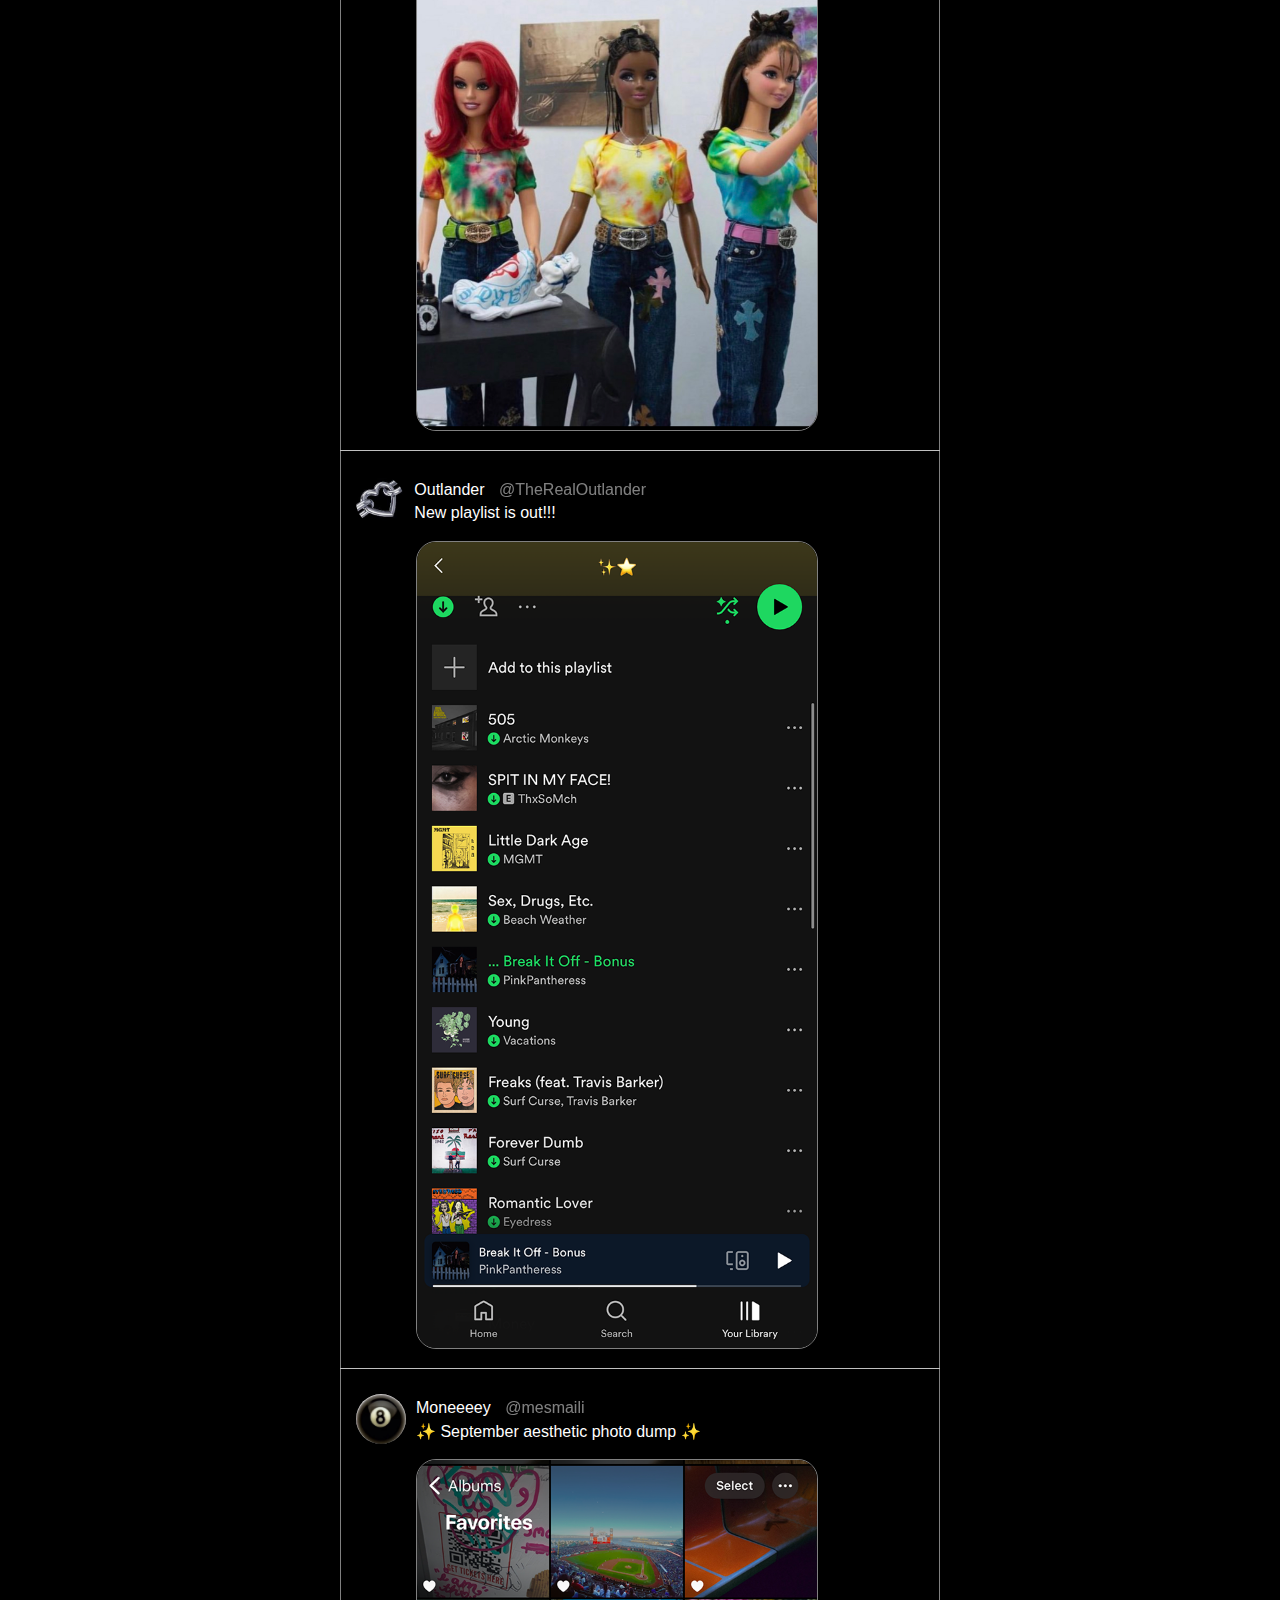
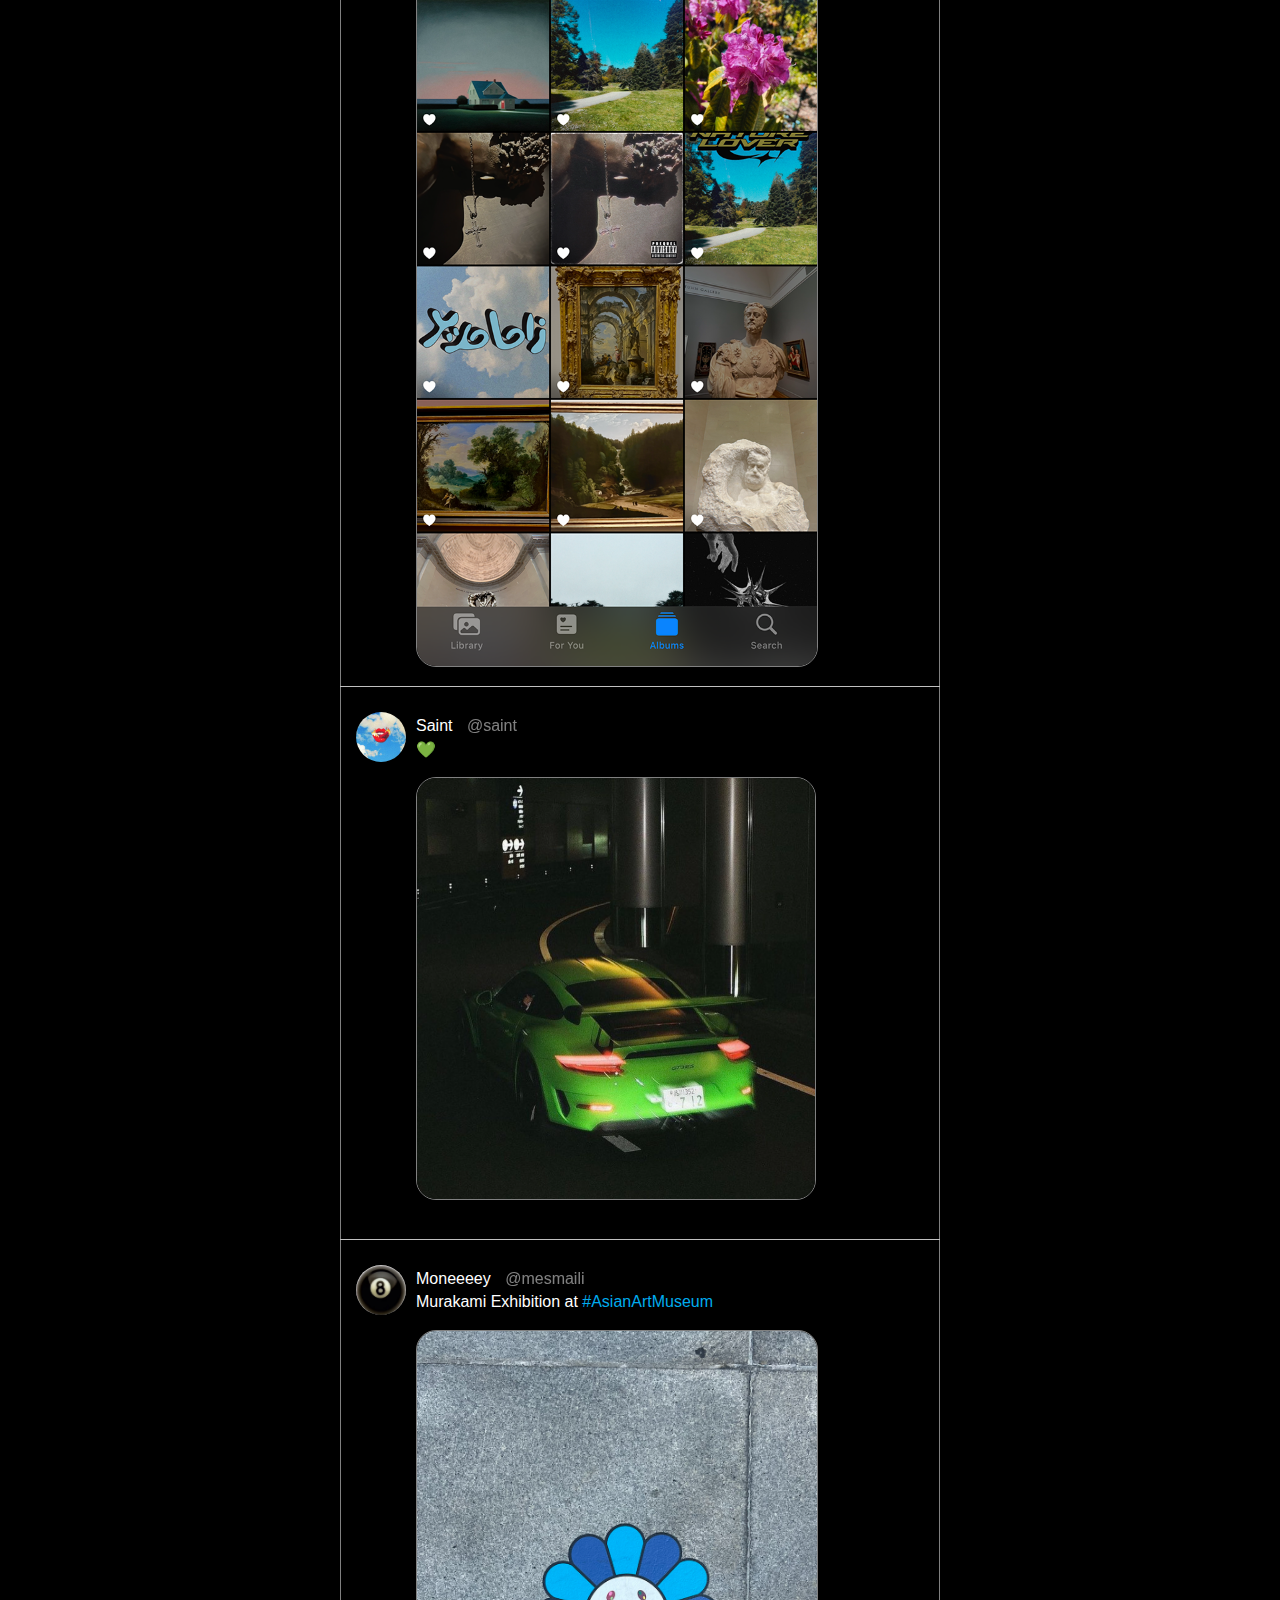
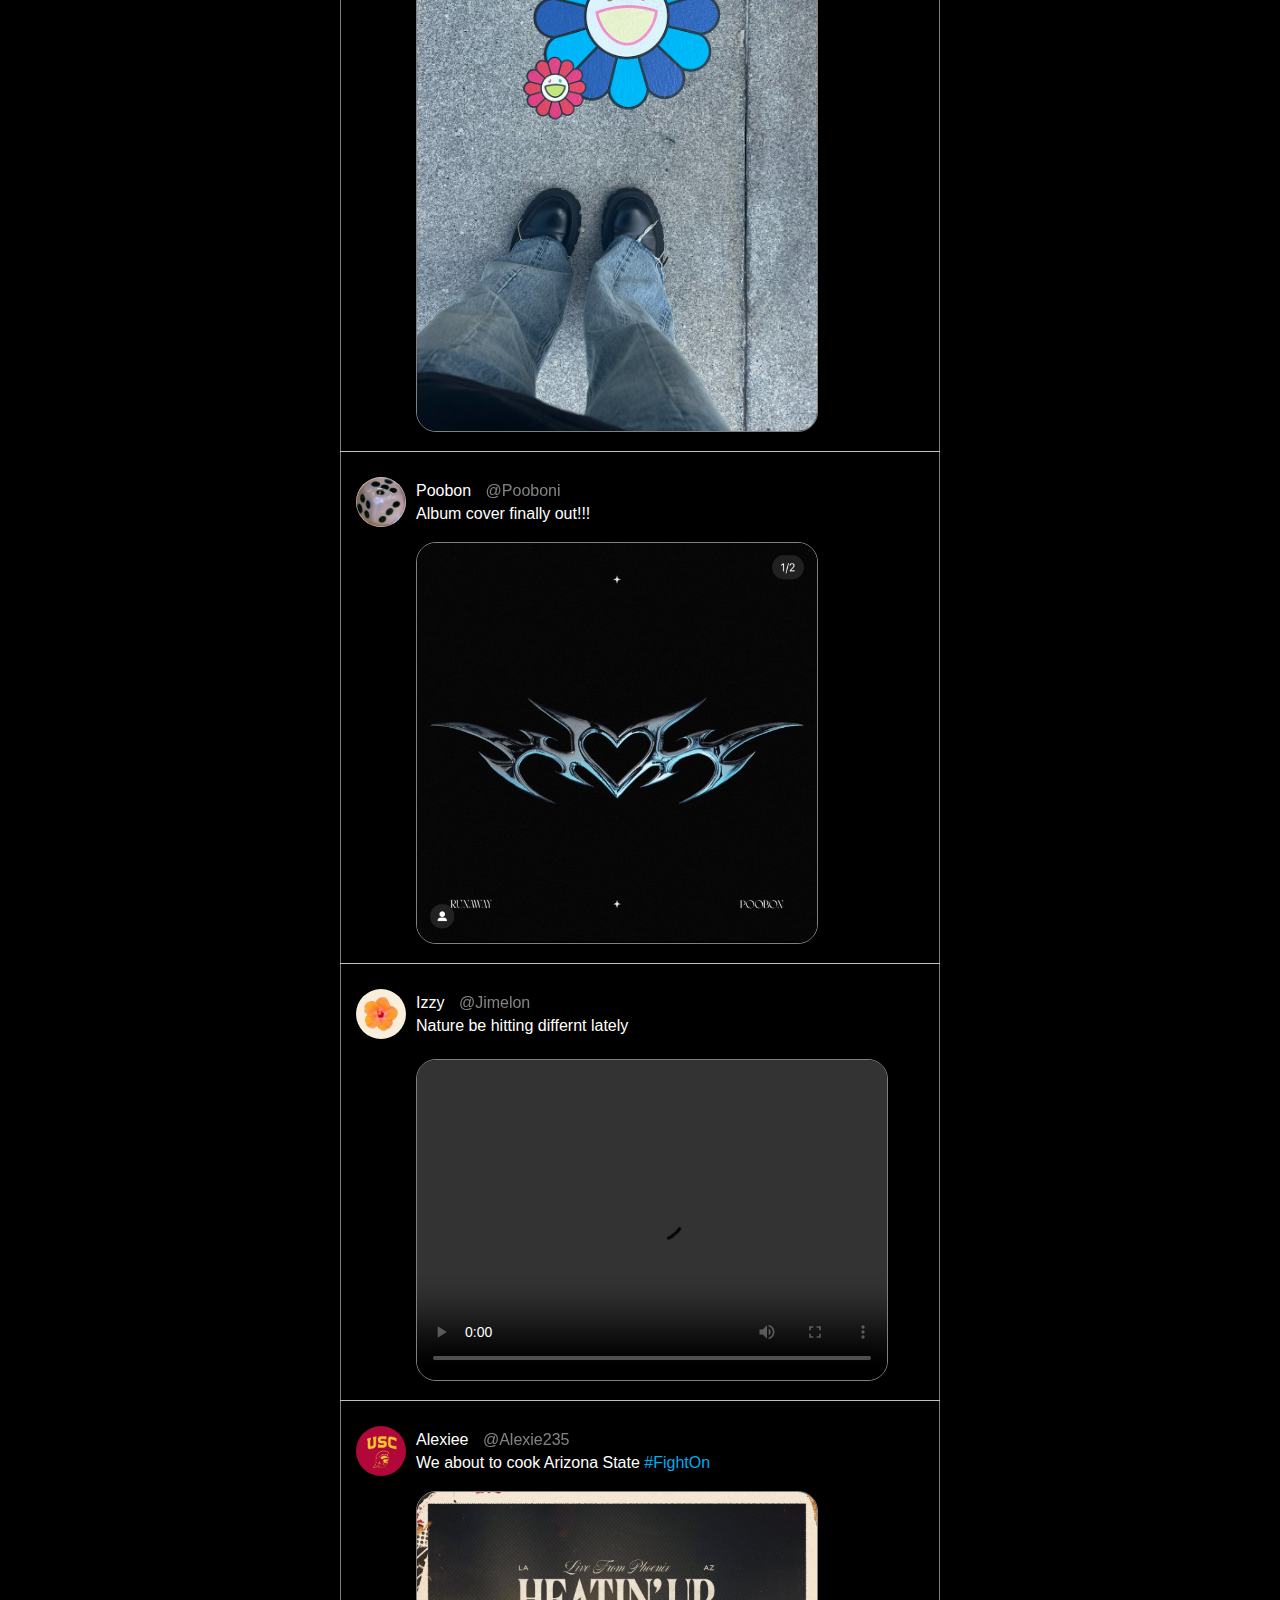
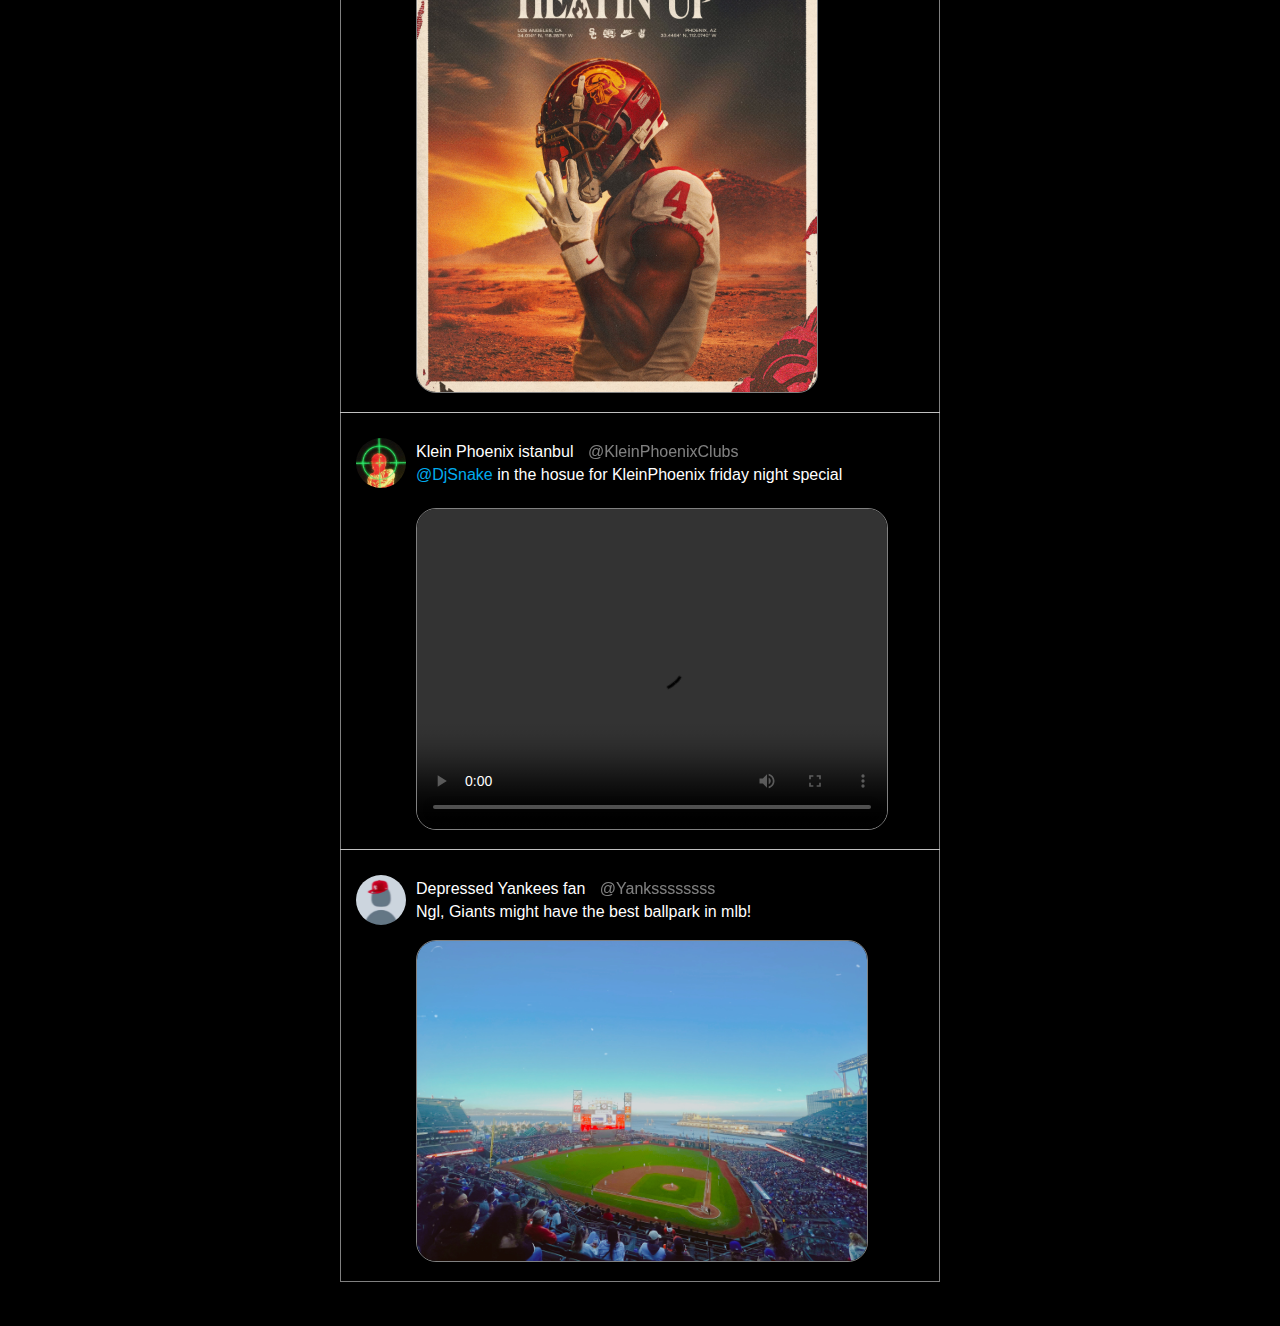
==== commit 3402ab7a: "NEwwewewe" ====
--- a/thefeed.html
+++ b/thefeed.html
@@ -21,7 +21,7 @@
         <header> 
             <a href="index.html"> 
 
-                <img src="img/tajoob.gif" alt="Excmlataion mark" id="homepagegif">
+               
              </a>
 
         </header>
--- a/css/stylesheet.css
+++ b/css/stylesheet.css
@@ -35,7 +35,11 @@
   
 }
 
-
+ol{
+   list-style-type: none;
+   padding-top: 10px;
+  
+}
 
 p {
 
@@ -52,7 +56,7 @@
    width: 430px;
    height: 650px;
    position: fixed;
-   top:150px ;
+   top:60px ;
    left: 25px;
    background-color: rgb(0, 0, 0);
    
@@ -90,6 +94,16 @@
    padding: 15px;
    
  }
+ li{
+
+   margin-top: 20px ;
+}
+
+img{ 
+   margin-left: 120px;
+   margin-top: 110px;
+   width: 70%;
+}
 
  .action-buttons {
 
@@ -170,11 +184,7 @@
 
    
 }
-ol{
-   list-style-type: none;
-   padding-top: 10px;
-  
-}
+
 .sbt {
    position: fixed;
    color: white;
@@ -184,16 +194,7 @@
 
 
 }
-li{
-
-   margin-top: 20px ;
-}
-
-img{ 
-   margin-left: 120px;
-   margin-top: 110px;
-   width: 70%;
-}
+
 
 .action-buttons button {
    margin: 5px;
